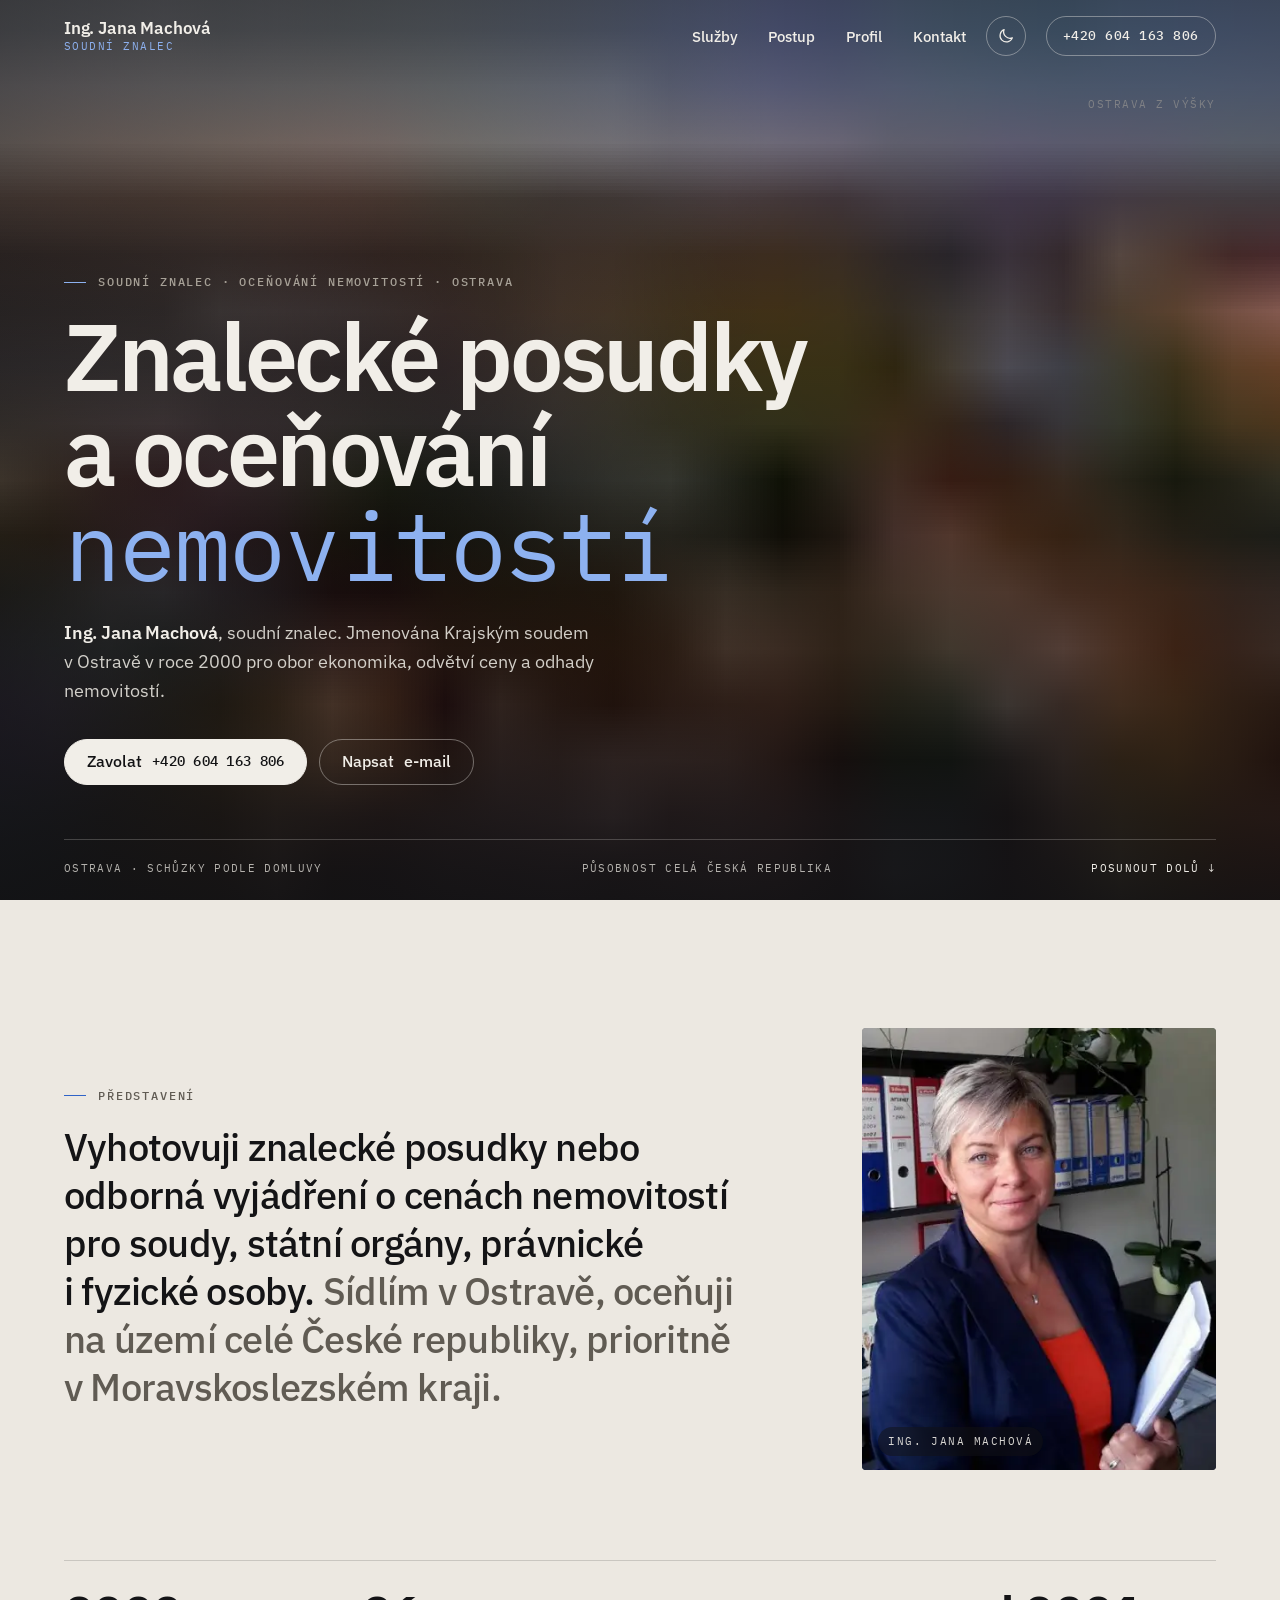
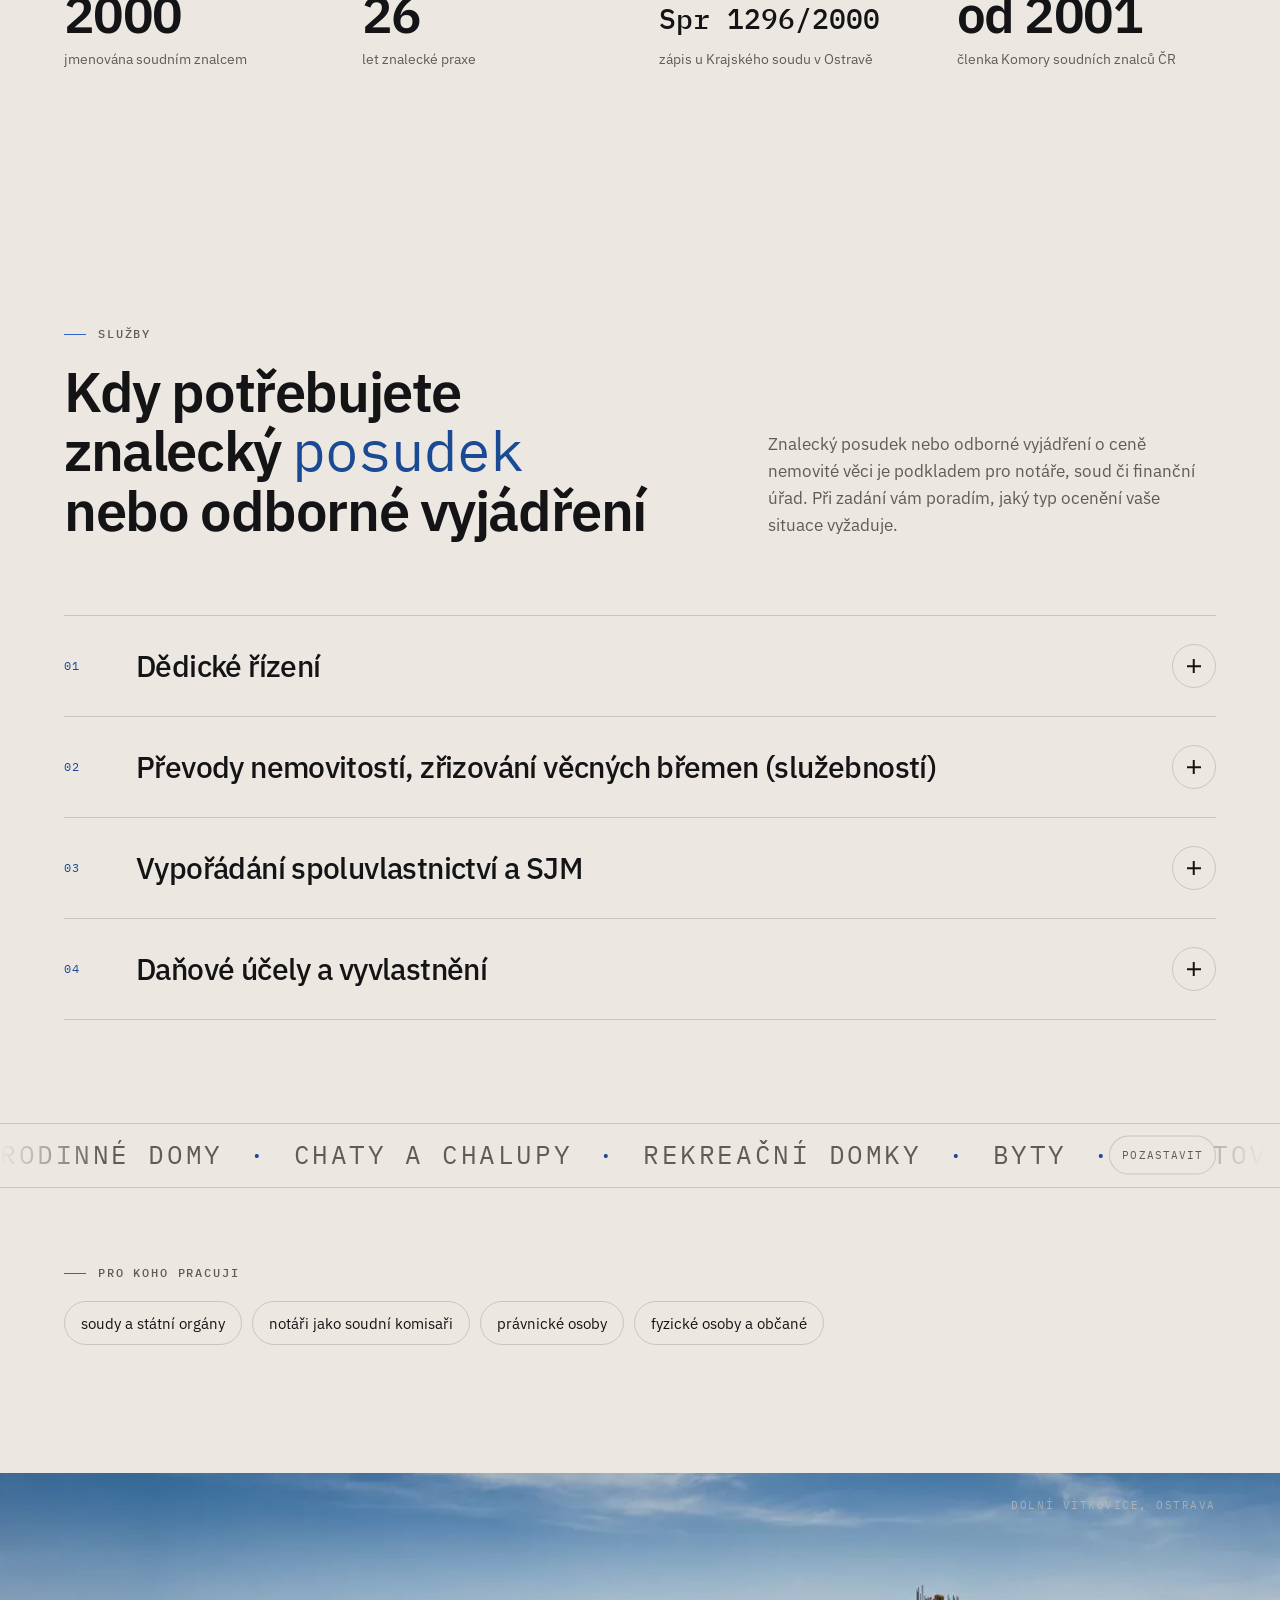
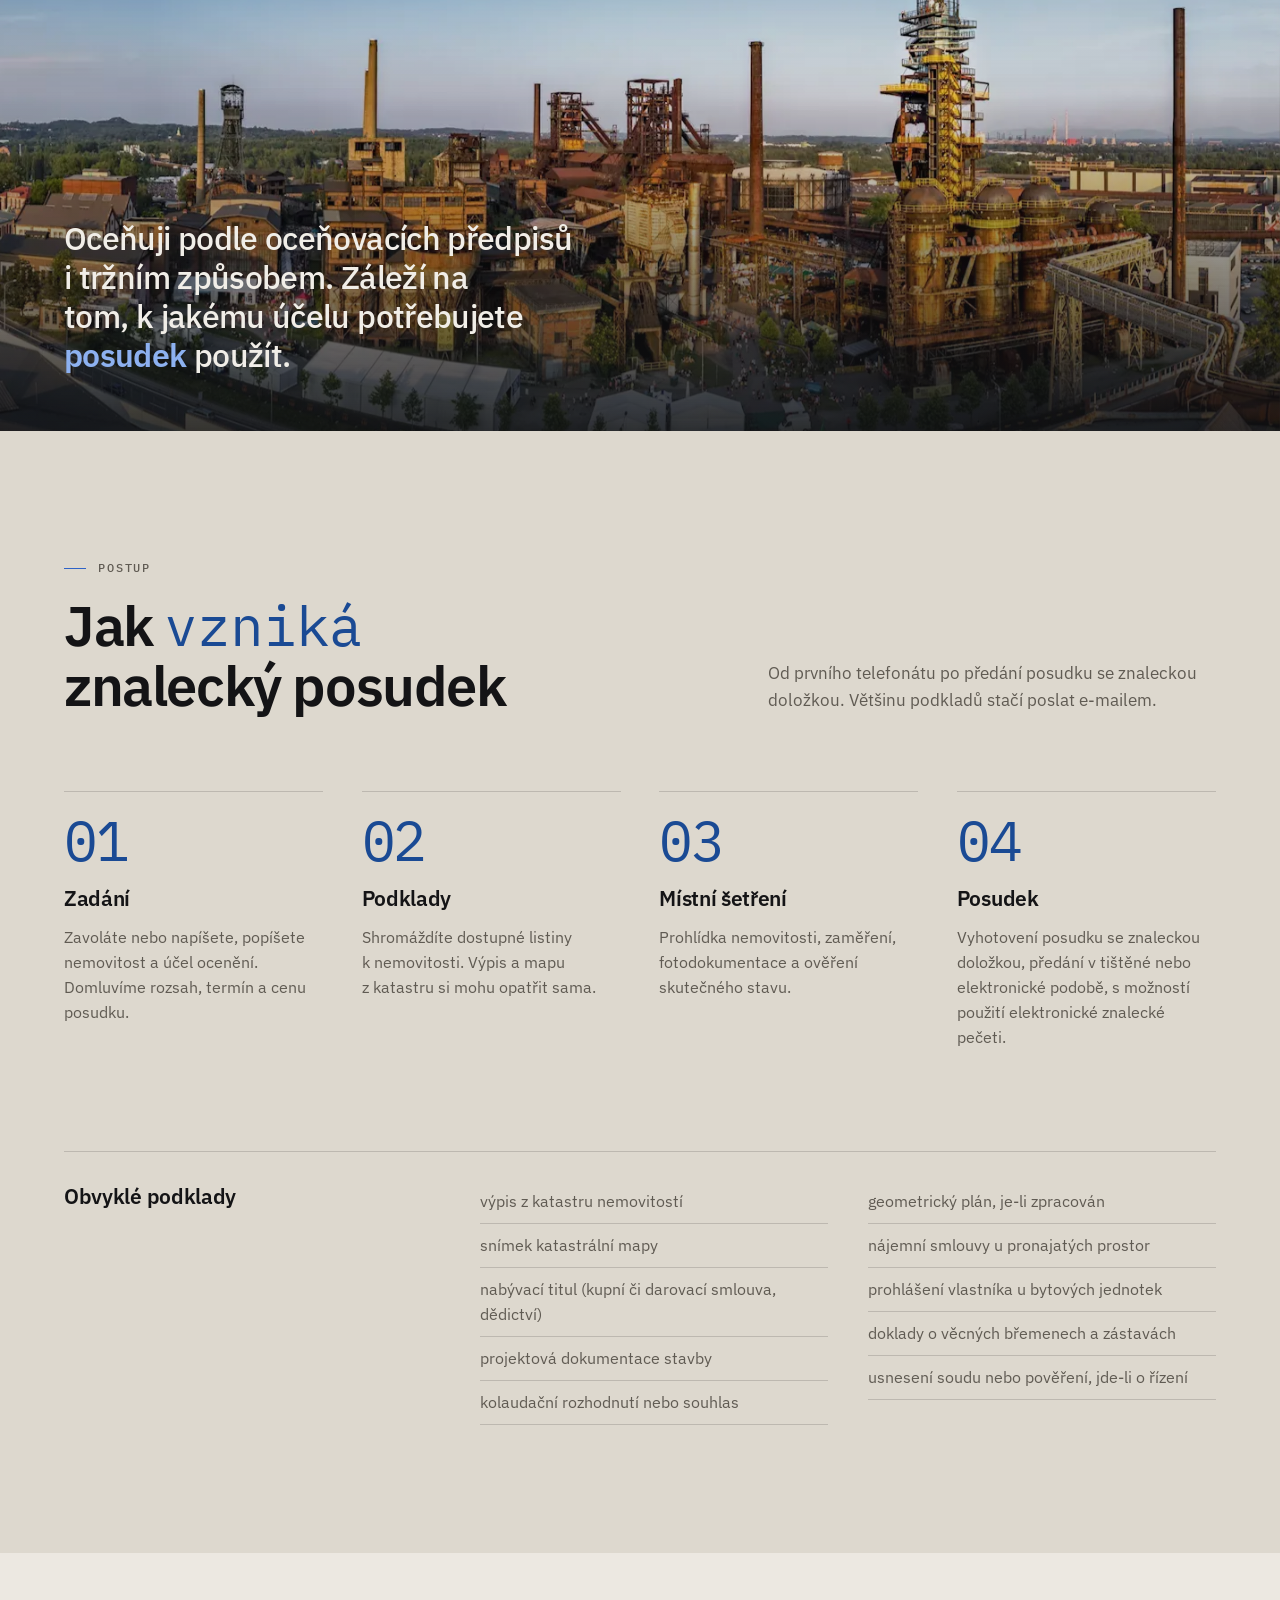
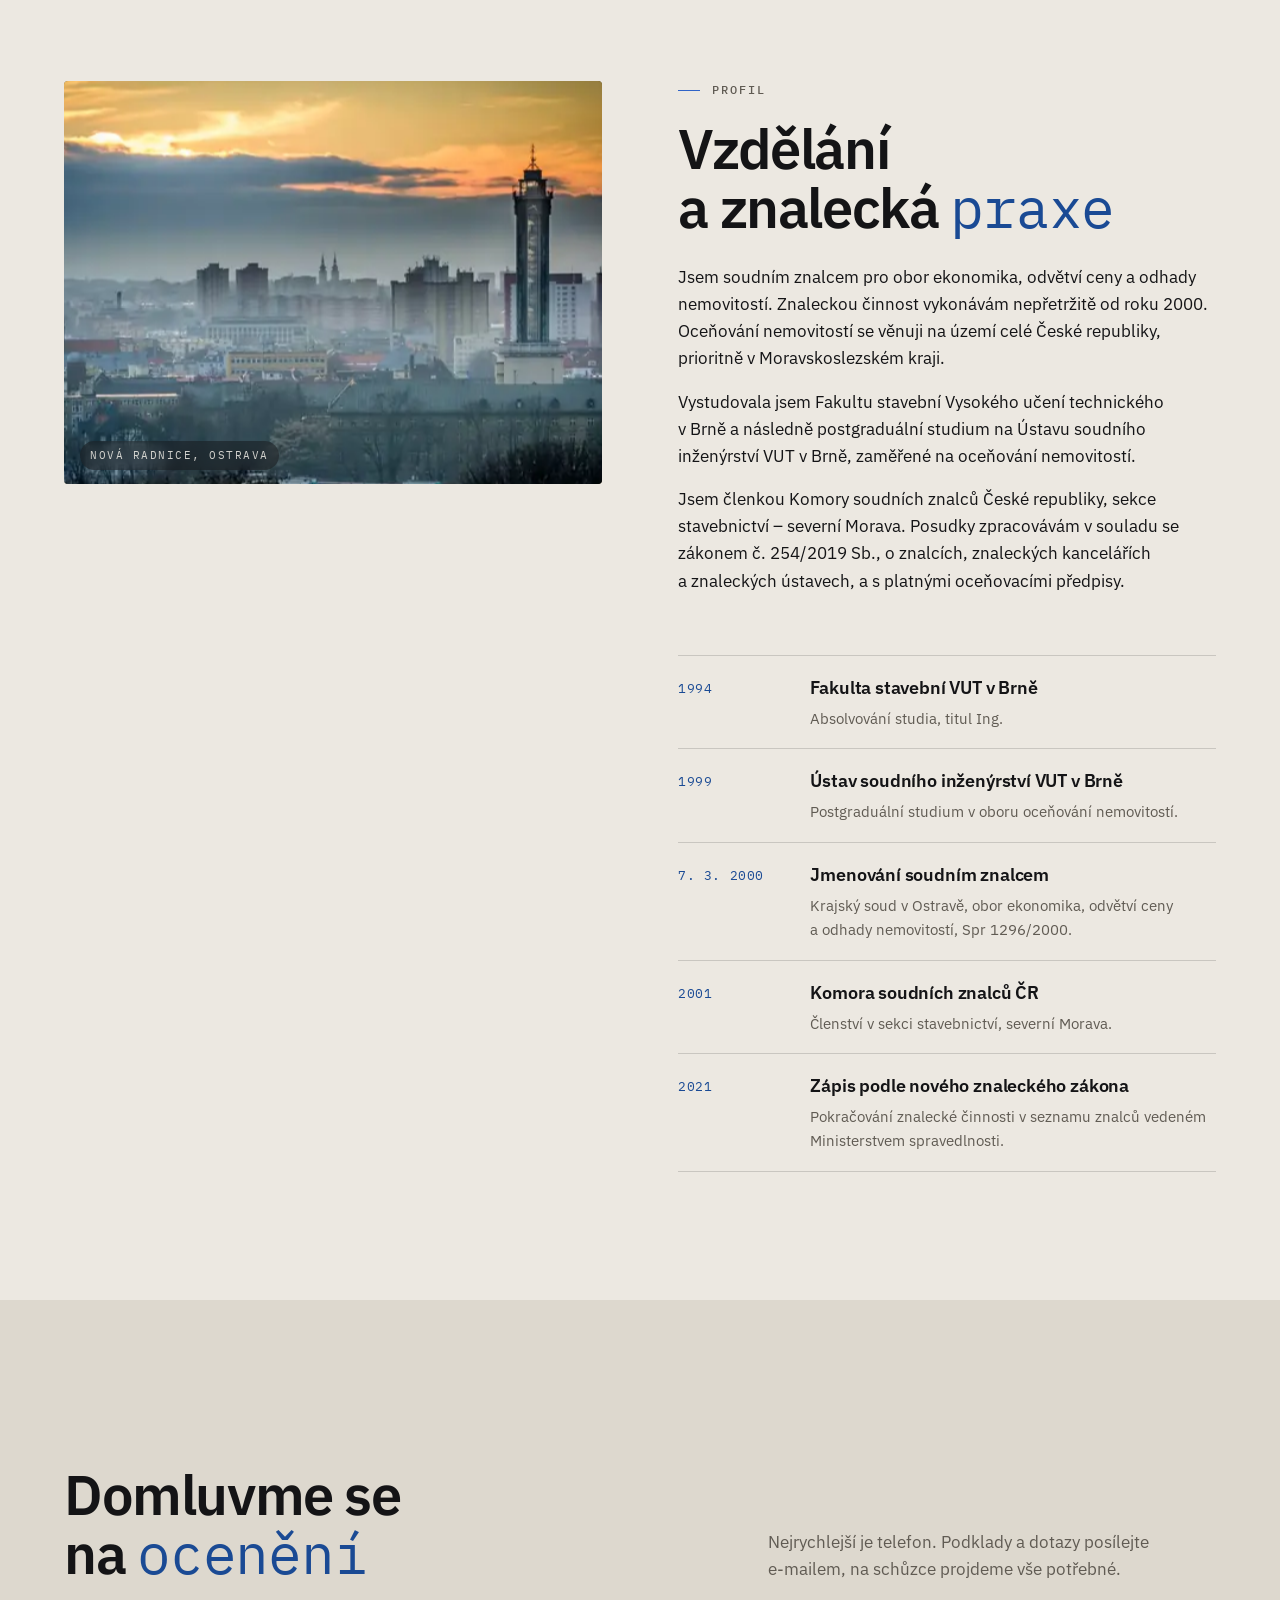
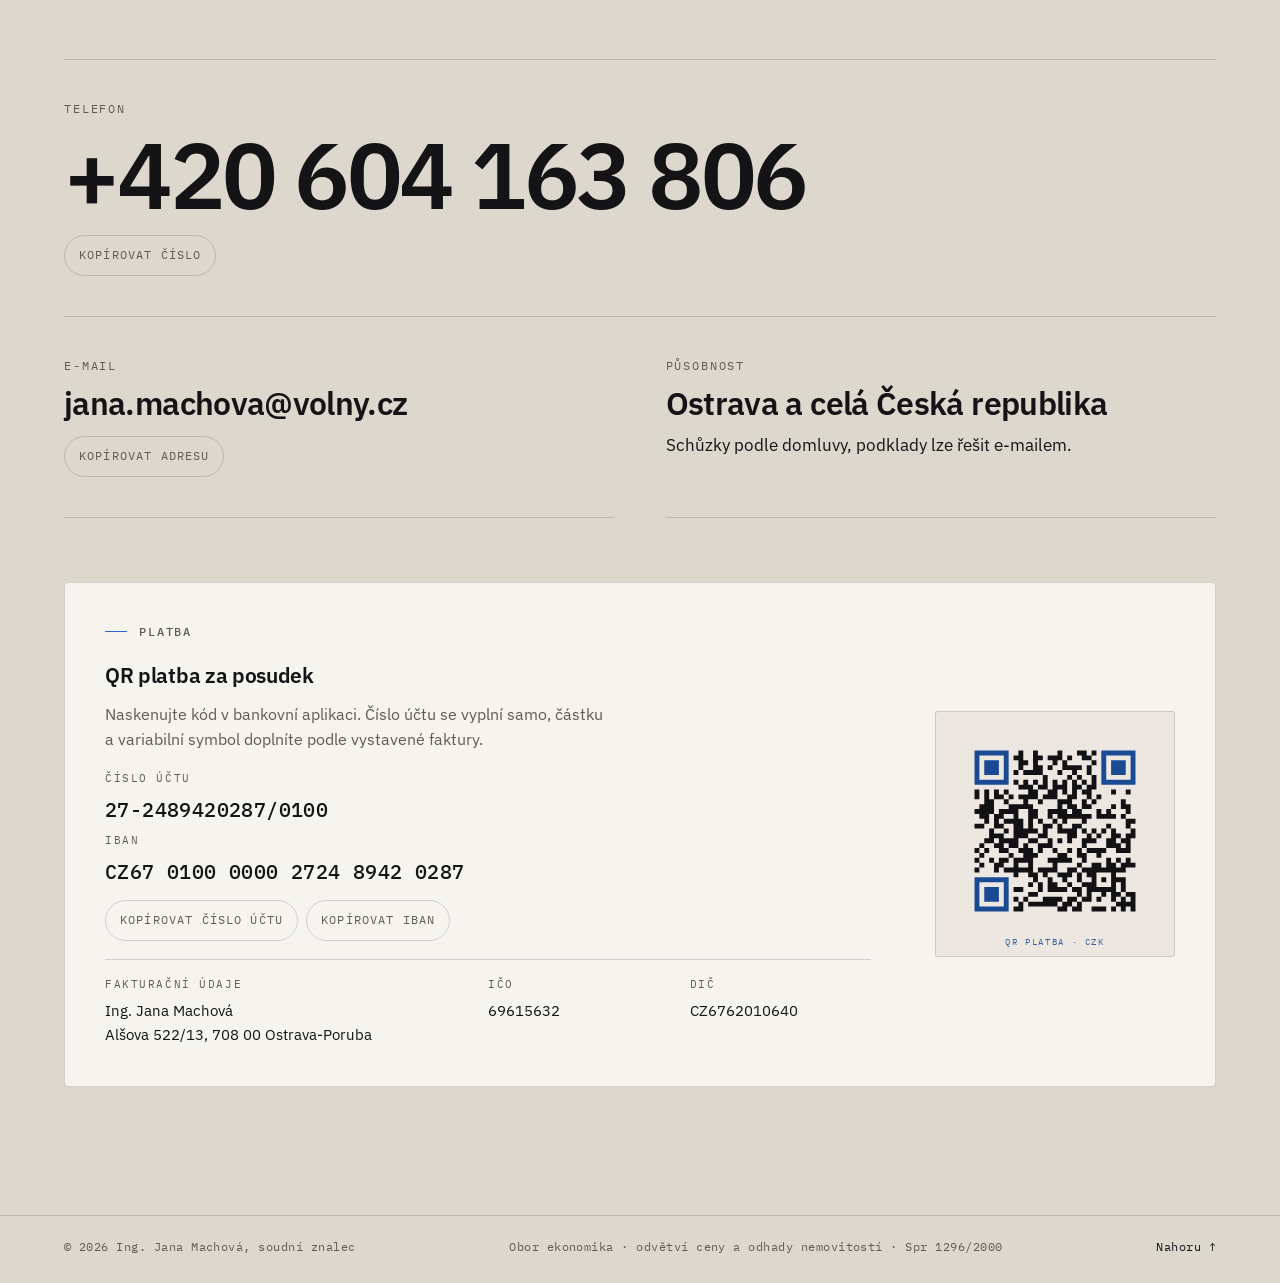
==== index.html @ 1125292e "Modré slovo posudek v pásu, Moravskoslezský kraj i v úvodu, úvod 1,5 s / 0,8 s Co-Authored-By: Claud" ====
<!doctype html>
<html lang="cs">
<head>
<meta charset="utf-8">
<meta name="viewport" content="width=device-width, initial-scale=1, viewport-fit=cover">
<title>Ing. Jana Machová – soudní znalec, odhady nemovitostí Ostrava</title>
<meta name="description" content="Znalecké posudky a odborná vyjádření o cenách nemovitostí pro dědická řízení, převody, věcná břemena a vypořádání spoluvlastnictví. Soudní znalec v Ostravě od roku 2000, působnost celá ČR.">
<link rel="canonical" href="https://janamachova.cz/">
<meta name="color-scheme" content="light dark">
<meta name="theme-color" id="themeColor" media="(prefers-color-scheme: light)" content="#ece8e1">
<meta name="theme-color" media="(prefers-color-scheme: dark)" content="#121214">
<meta property="og:type" content="website">
<meta property="og:locale" content="cs_CZ">
<meta property="og:site_name" content="Ing. Jana Machová – soudní znalec">
<meta property="og:title" content="Ing. Jana Machová – soudní znalec, oceňování nemovitostí">
<meta property="og:description" content="Znalecké posudky a odborná vyjádření o cenách nemovitostí pro soudy, státní orgány, právnické i fyzické osoby. Ostrava, působnost celá Česká republika.">
<meta property="og:url" content="https://janamachova.cz/">
<meta property="og:image" content="https://janamachova.cz/img/og-image.jpg">
<meta property="og:image:width" content="1200">
<meta property="og:image:height" content="630">
<meta property="og:image:alt" content="Ostrava z výšky za soumraku">
<meta name="twitter:card" content="summary_large_image">
<link rel="icon" href="/favicon.ico" sizes="32x32">
<link rel="icon" type="image/svg+xml" href="/img/icon.svg">
<link rel="apple-touch-icon" href="/img/apple-touch-icon.png">
<link rel="preload" href="fonts/ibm-plex-sans-variable-latin.woff2" as="font" type="font/woff2" crossorigin>
<link rel="preload" href="fonts/ibm-plex-sans-variable-latin-ext.woff2" as="font" type="font/woff2" crossorigin>
<link rel="stylesheet" href="css/fonts.css">
<link rel="stylesheet" href="css/style.css">
<script>document.documentElement.classList.add('js');setTimeout(function(){var h=document.documentElement;if(!h.classList.contains('is-ready')){h.classList.add('is-ready','is-done');}},3600);try{var t=localStorage.getItem('theme');if(t==='dark'||t==='light'){document.documentElement.setAttribute('data-theme',t);}}catch(e){}</script>
<script type="application/ld+json">
{
  "@context": "https://schema.org",
  "@type": "ProfessionalService",
  "name": "Ing. Jana Machová – soudní znalec",
  "description": "Znalecké posudky a odborná vyjádření o cenách nemovitostí pro soudy, státní orgány, právnické i fyzické osoby. Obor ekonomika, odvětví ceny a odhady nemovitostí.",
  "url": "https://janamachova.cz/",
  "telephone": "+420604163806",
  "taxID": "69615632",
  "email": "jana.machova@volny.cz",
  "image": "https://janamachova.cz/img/og-image.jpg",
  "address": {
    "@type": "PostalAddress",
    "addressLocality": "Ostrava",
    "postalCode": "708 00",
    "addressCountry": "CZ"
  },
  "areaServed": { "@type": "Country", "name": "Česká republika" },
  "founder": { "@type": "Person", "name": "Jana Machová", "honorificPrefix": "Ing.", "jobTitle": "Soudní znalec" }
}
</script>
</head>
<body>

<a class="skip" href="#obsah">Přejít na obsah</a>

<div class="loader" id="loader" aria-hidden="true">
  <div class="loader__inner">
    <span class="loader__name">Jana Machová</span>
    <span class="loader__sub">soudní znalec · Ostrava</span>
  </div>
</div>

<header class="header" id="header">
  <div class="header__inner">
    <a class="brand" href="#top">
      <span class="brand__name">Ing. Jana Machová</span>
      <span class="brand__role">soudní znalec</span>
    </a>
    <nav class="nav" aria-label="Hlavní navigace">
      <a href="#sluzby">Služby</a>
      <a href="#postup">Postup</a>
      <a href="#profil">Profil</a>
      <a href="#kontakt">Kontakt</a>
    </nav>
    <button class="theme-toggle" id="themeToggle" type="button" aria-label="Přepnout tmavý režim">
      <svg class="icon-moon" viewBox="0 0 24 24" width="18" height="18" fill="none" stroke="currentColor" stroke-width="1.6" stroke-linecap="round" stroke-linejoin="round" aria-hidden="true"><path d="M20.5 14.5A8.5 8.5 0 0 1 9.5 3.5a8.5 8.5 0 1 0 11 11z"/></svg>
      <svg class="icon-sun" viewBox="0 0 24 24" width="18" height="18" fill="none" stroke="currentColor" stroke-width="1.6" stroke-linecap="round" stroke-linejoin="round" aria-hidden="true"><circle cx="12" cy="12" r="4"/><path d="M12 2v2M12 20v2M4.9 4.9l1.4 1.4M17.7 17.7l1.4 1.4M2 12h2M20 12h2M4.9 19.1l1.4-1.4M17.7 6.3l1.4-1.4"/></svg>
    </button>
    <a class="header__cta" href="tel:+420604163806">+420 604 163 806</a>
    <button class="burger" id="burger" type="button" aria-expanded="false" aria-controls="menu" aria-label="Otevřít menu">
      <span class="burger__line"></span>
      <span class="burger__line"></span>
    </button>
  </div>
</header>

<div class="menu" id="menu" inert>
  <nav class="menu__nav" aria-label="Mobilní navigace">
    <a href="#sluzby"><small>01</small>Služby</a>
    <a href="#postup"><small>02</small>Postup</a>
    <a href="#profil"><small>03</small>Profil</a>
    <a href="#kontakt"><small>04</small>Kontakt</a>
  </nav>
  <div class="menu__contact">
    <a href="tel:+420604163806">+420&nbsp;604&nbsp;163&nbsp;806</a>
    <a href="mailto:jana.machova@volny.cz">jana.machova@volny.cz</a>
    <span>Ostrava · působnost celá ČR</span>
  </div>
</div>

<main id="obsah">

  <!-- ===== HERO ===== -->
  <section class="hero surface-photo" id="top">
    <figure class="hero__media" style="background-image:url([data-uri])">
      <picture>
        <source media="(max-width: 640px) and (orientation: portrait)" srcset="img/ostrava-hero-portrait-720.webp" type="image/webp">
        <source srcset="img/ostrava-hero-720.webp 720w, img/ostrava-hero-1200.webp 1200w, img/ostrava-hero-1920.webp 1920w" sizes="100vw" type="image/webp">
        <img src="img/ostrava-hero-1200.jpg" width="1920" height="1280" alt="Ostrava z výšky za soumraku: řeka, parky a rozsvícené ulice města" fetchpriority="high" decoding="async" data-fade>
      </picture>
      <figcaption class="hero__caption">Ostrava z&nbsp;výšky</figcaption>
    </figure>

    <div class="hero__content">
      <p class="eyebrow" data-reveal>Soudní znalec · oceňování nemovitostí · Ostrava</p>
      <h1 class="hero__title" data-reveal style="--d:1">Znalecké posudky a&nbsp;oceňování <em>nemovitostí</em></h1>
      <p class="hero__lead" data-reveal style="--d:2"><strong class="hero__name">Ing. Jana Machová</strong>, soudní znalec. Jmenována Krajským soudem v&nbsp;Ostravě v&nbsp;roce 2000 pro obor ekonomika, odvětví ceny a&nbsp;odhady nemovitostí.</p>
      <div class="hero__cta" data-reveal style="--d:3">
        <a class="btn btn--light" href="tel:+420604163806">Zavolat <span class="btn__num">+420&nbsp;604&nbsp;163&nbsp;806</span></a>
        <a class="btn btn--ghost" href="mailto:jana.machova@volny.cz">Napsat <span class="nw">e-mail</span></a>
      </div>
    </div>

    <div class="hero__foot" data-reveal style="--d:4">
      <span>Ostrava · schůzky podle domluvy</span>
      <span class="hero__foot-mid">Působnost celá Česká republika</span>
      <a class="hero__scroll" href="#uvod">Posunout dolů <span aria-hidden="true">↓</span></a>
    </div>
  </section>

  <!-- ===== INTRO ===== -->
  <section class="intro surface-1" id="uvod">
    <div class="container">
      <div class="intro__grid">
        <div class="intro__text">
          <h2 class="eyebrow" data-reveal>Představení</h2>
          <p class="statement" data-reveal style="--d:1">Vyhotovuji znalecké posudky nebo odborná vyjádření o&nbsp;cenách nemovitostí pro soudy, státní orgány, právnické i&nbsp;fyzické osoby. <span class="statement__muted">Sídlím v&nbsp;Ostravě, oceňuji na území celé České republiky, prioritně v&nbsp;Moravskoslezském kraji.</span></p>
        </div>
        <figure class="intro__portrait" data-reveal style="--d:2; background-image:url([data-uri])">
          <img src="img/jana-machova-400.webp" width="400" height="510" alt="Ing. Jana Machová ve své kanceláři" loading="lazy" decoding="async" data-fade>
          <figcaption>Ing. Jana Machová</figcaption>
        </figure>
      </div>
      <dl class="stats">
        <div class="stat" data-reveal style="--d:2">
          <dt>jmenována soudním znalcem</dt>
          <dd>2000</dd>
        </div>
        <div class="stat" data-reveal style="--d:3">
          <dt>let znalecké praxe</dt>
          <dd><span data-count="years">26</span></dd>
        </div>
        <div class="stat" data-reveal style="--d:4">
          <dt>zápis u Krajského soudu v&nbsp;Ostravě</dt>
          <dd class="stat__mono" data-scramble>Spr&nbsp;1296/2000</dd>
        </div>
        <div class="stat" data-reveal style="--d:5">
          <dt>členka Komory soudních znalců ČR</dt>
          <dd data-scramble>od 2001</dd>
        </div>
      </dl>
    </div>
  </section>

  <!-- ===== SERVICES ===== -->
  <section class="services surface-1" id="sluzby">
    <div class="container">
      <div class="section-head">
        <div>
          <p class="eyebrow" data-reveal>Služby</p>
          <h2 class="h2" data-reveal style="--d:1">Kdy potřebujete znalecký <em>posudek</em> nebo odborné vyjádření</h2>
        </div>
        <p class="section-head__text" data-reveal style="--d:2">Znalecký posudek nebo odborné vyjádření o&nbsp;ceně nemovité věci je podkladem pro notáře, soud či finanční úřad. Při zadání vám poradím, jaký typ ocenění vaše situace vyžaduje.</p>
      </div>

      <div class="svc-list">
        <details class="svc" name="sluzby" data-reveal>
          <summary>
            <span class="svc__index">01</span>
            <span class="svc__title">Dědické řízení</span>
            <span class="svc__icon" aria-hidden="true"></span>
          </summary>
          <div class="svc__body"><p>Ocenění nemovitostí v&nbsp;pozůstalosti pro notáře jako soudního komisaře. Od hodnoty majetku se odvíjí odměna notáře i&nbsp;vypořádání mezi dědici.</p></div>
        </details>
        <details class="svc" name="sluzby" data-reveal style="--d:1">
          <summary>
            <span class="svc__index">02</span>
            <span class="svc__title">Převody nemovitostí, zřizování věcných břemen (služebností)</span>
            <span class="svc__icon" aria-hidden="true"></span>
          </summary>
          <div class="svc__body"><p>Prodej, darování, směna domu, bytu či pozemku nebo zřízení služebnosti (vedení inženýrských sítí, cesty, užívání apod.). Posudek slouží jako podklad pro stanovení kupní ceny, vypořádání mezi účastníky, pro finanční úřad apod.</p></div>
        </details>
        <details class="svc" name="sluzby" data-reveal style="--d:2">
          <summary>
            <span class="svc__index">03</span>
            <span class="svc__title">Vypořádání spoluvlastnictví a&nbsp;SJM</span>
            <span class="svc__icon" aria-hidden="true"></span>
          </summary>
          <div class="svc__body"><p>Stanovení hodnoty pro vypořádání podílového spoluvlastnictví nebo společného jmění manželů, dohodou i&nbsp;před soudem.</p></div>
        </details>
        <details class="svc" name="sluzby" data-reveal style="--d:3">
          <summary>
            <span class="svc__index">04</span>
            <span class="svc__title">Daňové účely a&nbsp;vyvlastnění</span>
            <span class="svc__icon" aria-hidden="true"></span>
          </summary>
          <div class="svc__body"><p>Ocenění podle oceňovacího předpisu (zjištěná cena) pro daňové účely a&nbsp;posudky pro účely vyvlastnění.</p></div>
        </details>
      </div>
    </div>

    <div class="marquee" role="group" aria-label="Druhy oceňovaných nemovitostí">
      <div class="marquee__viewport">
      <div class="marquee__track">
        <span class="marquee__group">rodinné domy <i>·</i> chaty a&nbsp;chalupy <i>·</i> rekreační domky <i>·</i> byty <i>·</i> nebytové prostory <i>·</i> garáže <i>·</i> budovy a&nbsp;haly <i>·</i> pozemky <i>·</i> věcná břemena <i>·</i> </span>
        <span class="marquee__group" aria-hidden="true">rodinné domy <i>·</i> chaty a&nbsp;chalupy <i>·</i> rekreační domky <i>·</i> byty <i>·</i> nebytové prostory <i>·</i> garáže <i>·</i> budovy a&nbsp;haly <i>·</i> pozemky <i>·</i> věcná břemena <i>·</i> </span>
      </div>
      </div>
      <button class="marquee__toggle" id="marqueeToggle" type="button" aria-pressed="false" hidden>Pozastavit</button>
    </div>

    <div class="container">
      <div class="audience" data-reveal>
        <h3 class="eyebrow">Pro koho pracuji</h3>
        <ul class="audience__list">
          <li>soudy a&nbsp;státní orgány</li>
          <li>notáři jako soudní komisaři</li>
          <li>právnické osoby</li>
          <li>fyzické osoby a&nbsp;občané</li>
        </ul>
      </div>
    </div>
  </section>

  <!-- ===== IMAGE BAND ===== -->
  <section class="band surface-photo" aria-label="Dolní Vítkovice">
    <figure class="band__media" style="background-image:url([data-uri])">
      <img src="img/vitkovice-1200.webp" srcset="img/vitkovice-800.webp 800w, img/vitkovice-1200.webp 1200w, img/vitkovice-2000.webp 2000w" sizes="100vw" width="2000" height="749" alt="Panorama Dolních Vítkovic v Ostravě: vysoké pece, komíny a Bolt Tower v podvečerním světle" loading="lazy" decoding="async" data-parallax data-fade>
      <figcaption class="band__caption">Dolní Vítkovice, Ostrava</figcaption>
    </figure>
    <blockquote class="band__quote" data-reveal>
      <p>Oceňuji podle oceňovacích předpisů i&nbsp;tržním způsobem. Záleží na tom, k&nbsp;jakému účelu potřebujete <em>posudek</em> použít.</p>
    </blockquote>
  </section>

  <!-- ===== PROCESS ===== -->
  <section class="process surface-2" id="postup">
    <div class="container">
      <div class="section-head">
        <div>
          <p class="eyebrow" data-reveal>Postup</p>
          <h2 class="h2" data-reveal style="--d:1">Jak <em>vzniká</em> znalecký posudek</h2>
        </div>
        <p class="section-head__text" data-reveal style="--d:2">Od prvního telefonátu po předání posudku se znaleckou doložkou. Většinu podkladů stačí poslat <span class="nw">e-mailem</span>.</p>
      </div>

      <ol class="steps">
        <li class="step" data-reveal style="--s:0">
          <span class="step__index">01</span>
          <h3 class="step__title">Zadání</h3>
          <p>Zavoláte nebo napíšete, popíšete nemovitost a&nbsp;účel ocenění. Domluvíme rozsah, termín a&nbsp;cenu posudku.</p>
        </li>
        <li class="step" data-reveal style="--s:1">
          <span class="step__index">02</span>
          <h3 class="step__title">Podklady</h3>
          <p>Shromáždíte dostupné listiny k&nbsp;nemovitosti. Výpis a&nbsp;mapu z&nbsp;katastru si mohu opatřit sama.</p>
        </li>
        <li class="step" data-reveal style="--s:2">
          <span class="step__index">03</span>
          <h3 class="step__title">Místní šetření</h3>
          <p>Prohlídka nemovitosti, zaměření, fotodokumentace a&nbsp;ověření skutečného stavu.</p>
        </li>
        <li class="step" data-reveal style="--s:3">
          <span class="step__index">04</span>
          <h3 class="step__title">Posudek</h3>
          <p>Vyhotovení posudku se znaleckou doložkou, předání v&nbsp;tištěné nebo elektronické podobě, s&nbsp;možností použití elektronické znalecké pečeti.</p>
        </li>
      </ol>

      <div class="docs" data-reveal>
        <h3 class="docs__title">Obvyklé podklady</h3>
        <ul class="docs__list">
          <li>výpis z&nbsp;katastru nemovitostí</li>
          <li>snímek katastrální mapy</li>
          <li>nabývací titul (kupní či darovací smlouva, dědictví)</li>
          <li>projektová dokumentace stavby</li>
          <li>kolaudační rozhodnutí nebo souhlas</li>
          <li>geometrický plán, <span class="nw">je-li</span> zpracován</li>
          <li>nájemní smlouvy u&nbsp;pronajatých prostor</li>
          <li>prohlášení vlastníka u&nbsp;bytových jednotek</li>
          <li>doklady o&nbsp;věcných břemenech a&nbsp;zástavách</li>
          <li>usnesení soudu nebo pověření, <span class="nw">jde-li</span> o&nbsp;řízení</li>
        </ul>
      </div>
    </div>
  </section>

  <!-- ===== PROFILE ===== -->
  <section class="profile surface-1" id="profil">
    <div class="container profile__grid">
      <figure class="profile__media" data-reveal style="background-image:url([data-uri])">
        <img src="img/ostrava-tower-1000.webp" srcset="img/ostrava-tower-600.webp 600w, img/ostrava-tower-1000.webp 1000w" sizes="(min-width: 900px) 46vw, 100vw" width="1000" height="669" alt="Věž Nové radnice v Ostravě při západu slunce, v pozadí panelová sídliště" loading="lazy" decoding="async" data-parallax data-fade>
        <figcaption>Nová radnice, Ostrava</figcaption>
      </figure>

      <div class="profile__text">
        <p class="eyebrow" data-reveal>Profil</p>
        <h2 class="h2" data-reveal style="--d:1">Vzdělání a&nbsp;znalecká <em>praxe</em></h2>
        <div class="prose" data-reveal style="--d:2">
          <p>Jsem soudním znalcem pro obor ekonomika, odvětví ceny a&nbsp;odhady nemovitostí. Znaleckou činnost vykonávám nepřetržitě od roku 2000. Oceňování nemovitostí se věnuji na území celé České republiky, prioritně v&nbsp;Moravskoslezském kraji.</p>
          <p>Vystudovala jsem Fakultu stavební Vysokého učení technického v&nbsp;Brně a&nbsp;následně postgraduální studium na Ústavu soudního inženýrství VUT v&nbsp;Brně, zaměřené na oceňování nemovitostí.</p>
          <p>Jsem členkou Komory soudních znalců České republiky, sekce stavebnictví – severní Morava. Posudky zpracovávám v&nbsp;souladu se zákonem č.&nbsp;254/2019 Sb., o&nbsp;znalcích, znaleckých kancelářích a&nbsp;znaleckých ústavech, a&nbsp;s&nbsp;platnými oceňovacími předpisy.</p>
        </div>

        <ol class="timeline">
          <li class="tl" data-reveal>
            <time datetime="1994" data-scramble>1994</time>
            <div><h3 class="tl__title">Fakulta stavební VUT v&nbsp;Brně</h3><p>Absolvování studia, titul Ing.</p></div>
          </li>
          <li class="tl" data-reveal style="--d:1">
            <time datetime="1999" data-scramble>1999</time>
            <div><h3 class="tl__title">Ústav soudního inženýrství VUT v&nbsp;Brně</h3><p>Postgraduální studium v&nbsp;oboru oceňování nemovitostí.</p></div>
          </li>
          <li class="tl" data-reveal style="--d:2">
            <time datetime="2000-03-07" data-scramble>7.&nbsp;3.&nbsp;2000</time>
            <div><h3 class="tl__title">Jmenování soudním znalcem</h3><p>Krajský soud v&nbsp;Ostravě, obor ekonomika, odvětví ceny a&nbsp;odhady nemovitostí, Spr&nbsp;1296/2000.</p></div>
          </li>
          <li class="tl" data-reveal style="--d:3">
            <time datetime="2001" data-scramble>2001</time>
            <div><h3 class="tl__title">Komora soudních znalců ČR</h3><p>Členství v&nbsp;sekci stavebnictví, severní Morava.</p></div>
          </li>
          <li class="tl" data-reveal style="--d:4">
            <time datetime="2021" data-scramble>2021</time>
            <div><h3 class="tl__title">Zápis podle nového znaleckého zákona</h3><p>Pokračování znalecké činnosti v&nbsp;seznamu znalců vedeném Ministerstvem spravedlnosti.</p></div>
          </li>
        </ol>
      </div>
    </div>
  </section>

  <!-- ===== CONTACT ===== -->
  <section class="contact surface-2" id="kontakt">
    <div class="container">
      <div class="section-head">
        <div>
          <p class="eyebrow" data-reveal>Kontakt</p>
          <h2 class="h2" data-reveal style="--d:1">Domluvme se na <em>ocenění</em></h2>
        </div>
        <p class="section-head__text" data-reveal style="--d:2">Nejrychlejší je telefon. Podklady a&nbsp;dotazy posílejte <span class="nw">e-mailem</span>, na schůzce projdeme vše potřebné.</p>
      </div>

      <div class="contact__grid">
        <div class="contact__item contact__item--wide" data-reveal>
          <span class="contact__label">Telefon</span>
          <a class="contact__value" href="tel:+420604163806">+420&nbsp;604&nbsp;163&nbsp;806</a>
          <button class="copy" type="button" data-copy="+420 604 163 806" aria-live="polite" hidden>Kopírovat číslo</button>
        </div>
        <div class="contact__item" data-reveal style="--d:1">
          <span class="contact__label"><span class="nw">E-mail</span></span>
          <a class="contact__value contact__value--sm" href="mailto:jana.machova@volny.cz">jana.machova@volny.cz</a>
          <button class="copy" type="button" data-copy="jana.machova@volny.cz" aria-live="polite" hidden>Kopírovat adresu</button>
        </div>
        <div class="contact__item" data-reveal style="--d:2">
          <span class="contact__label">Působnost</span>
          <span class="contact__value contact__value--sm">Ostrava a&nbsp;celá Česká republika</span>
          <span class="contact__note">Schůzky podle domluvy, podklady lze řešit <span class="nw">e-mailem</span>.</span>
        </div>
      </div>


      <div class="pay" id="platba">
        <div class="pay__card" data-reveal>
          <div>
            <p class="eyebrow">Platba</p>
            <h3 class="pay__title">QR platba za posudek</h3>
            <p class="pay__text">Naskenujte kód v&nbsp;bankovní aplikaci. Číslo účtu se vyplní samo, částku a&nbsp;variabilní symbol doplníte podle vystavené faktury.</p>
            <dl class="pay__account">
              <dt>Číslo účtu</dt>
              <dd class="pay__acc">27-2489420287/0100</dd>
              <dt>IBAN</dt>
              <dd class="pay__iban">CZ67 0100 0000 2724 8942 0287</dd>
            </dl>
            <div class="pay__copy">
              <button class="copy" type="button" data-copy="27-2489420287/0100" aria-live="polite" hidden>Kopírovat číslo účtu</button>
              <button class="copy" type="button" data-copy="CZ6701000000272489420287" aria-live="polite" hidden>Kopírovat IBAN</button>
            </div>
            <dl class="pay__billing">
              <div><dt>Fakturační údaje</dt><dd>Ing. Jana Machová<br>Alšova 522/13, 708&nbsp;00 Ostrava-Poruba</dd></div>
              <div><dt>IČO</dt><dd>69615632</dd></div>
              <div><dt>DIČ</dt><dd>CZ6762010640</dd></div>
            </dl>
          </div>
          <div class="pay__qr"><!-- QR:start --><svg role="img" aria-label="QR platba: CZ6701000000272489420287" viewBox="0 0 41 41"><path stroke="var(--qr-finder)" d="M4 4.5h7m19 0h7m-33 1h1m5 0h1m19 0h1m5 0h1m-33 1h1m1 0h3m1 0h1m19 0h1m1 0h3m1 0h1m-33 1h1m1 0h3m1 0h1m19 0h1m1 0h3m1 0h1m-33 1h1m1 0h3m1 0h1m19 0h1m1 0h3m1 0h1m-33 1h1m5 0h1m19 0h1m5 0h1m-33 1h7m19 0h7m-33 20h7m-7 1h1m5 0h1m-7 1h1m1 0h3m1 0h1m-7 1h1m1 0h3m1 0h1m-7 1h1m1 0h3m1 0h1m-7 1h1m5 0h1m-7 1h7"/><path stroke="var(--qr-dark)" d="M13 4.5h1m2 0h1m4 0h1m3 0h2m1 0h1m-17 1h2m2 0h2m1 0h3m1 0h1m2 0h2m-15 1h2m1 0h1m3 0h1m1 0h1m5 0h1m-16 1h1m2 0h2m1 0h1m2 0h4m1 0h1m-16 1h1m1 0h4m3 0h1m2 0h1m2 0h1m-10 1h1m4 0h1m1 0h1m2 0h1m-17 1h1m1 0h1m1 0h1m1 0h1m1 0h1m1 0h1m1 0h1m1 0h1m1 0h1m-16 1h3m1 0h2m1 0h3m1 0h2m1 0h2m-25 1h1m1 0h1m1 0h1m1 0h1m4 0h2m2 0h2m1 0h1m1 0h1m1 0h2m4 0h1m2 0h1m-32 1h1m1 0h1m1 0h2m1 0h1m1 0h4m1 0h3m2 0h2m2 0h1m1 0h1m-24 1h2m2 0h1m3 0h1m2 0h1m3 0h3m2 0h1m1 0h1m5 0h1m-30 1h3m3 0h5m5 0h1m1 0h2m1 0h2m4 0h1m1 0h2m-32 1h4m1 0h4m2 0h2m2 0h4m1 0h2m3 0h1m1 0h1m3 0h1m-31 1h2m1 0h2m2 0h1m2 0h2m2 0h1m1 0h7m1 0h4m1 0h1m-29 1h1m1 0h1m1 0h4m1 0h1m1 0h1m2 0h1m1 0h1m3 0h1m8 0h2m-33 1h2m2 0h2m2 0h2m1 0h1m2 0h2m1 0h1m2 0h2m5 0h1m3 0h1m-29 1h1m2 0h1m1 0h5m1 0h1m2 0h4m1 0h1m1 0h1m1 0h1m1 0h1m3 0h1m-30 1h3m2 0h3m2 0h2m4 0h2m2 0h1m1 0h1m2 0h2m1 0h2m-31 1h2m1 0h4m2 0h2m2 0h1m1 0h1m1 0h1m2 0h3m2 0h2m1 0h2m-31 1h1m2 0h2m1 0h2m1 0h1m2 0h3m6 0h1m4 0h3m1 0h1m-32 1h1m1 0h1m2 0h2m2 0h3m1 0h1m2 0h1m2 0h1m1 0h1m1 0h4m2 0h3m-31 1h1m5 0h1m2 0h3m4 0h2m2 0h2m2 0h1m-26 1h1m2 0h1m1 0h2m1 0h4m3 0h5m2 0h1m4 0h1m1 0h1m1 0h1m-31 1h1m2 0h2m2 0h1m2 0h1m4 0h1m4 0h1m2 0h2m1 0h2m1 0h3m-33 1h1m3 0h1m1 0h6m1 0h4m2 0h2m1 0h9m-23 1h1m2 0h2m1 0h1m2 0h3m1 0h1m1 0h2m3 0h1m-17 1h1m2 0h1m2 0h1m2 0h1m2 0h1m1 0h1m1 0h3m-20 1h1m1 0h1m1 0h2m2 0h1m2 0h3m3 0h1m1 0h1m-23 1h2m3 0h1m1 0h4m1 0h2m1 0h6m1 0h1m-20 1h2m8 0h1m1 0h1m2 0h1m1 0h2m1 0h2m-25 1h1m1 0h1m3 0h4m1 0h2m1 0h2m1 0h1m2 0h1m1 0h1m1 0h1m-24 1h1m1 0h6m1 0h2m1 0h1m7 0h4m-25 1h2m7 0h2m1 0h2m2 0h3m1 0h1m1 0h1m1 0h1"/></svg><!-- QR:end --></div>
        </div>
      </div>
    </div>
  </section>
</main>

<footer class="footer surface-2">
  <div class="container footer__inner">
    <span>© <span id="year">2026</span> Ing. Jana Machová, soudní znalec</span>
    <span>Obor ekonomika · odvětví ceny a&nbsp;odhady nemovitostí · Spr&nbsp;1296/2000</span>
    <a class="footer__top" href="#top">Nahoru <span aria-hidden="true">↑</span></a>
  </div>
</footer>

<script src="js/main.js" defer></script>
</body>
</html>
---- css/fonts.css ----
@font-face{font-family:'IBM Plex Mono';font-style:normal;font-weight:400;font-display:swap;src:url(../fonts/ibm-plex-mono-normal-400-latin-ext.woff2) format('woff2');unicode-range:U+0100-02BA, U+02BD-02C5, U+02C7-02CC, U+02CE-02D7, U+02DD-02FF, U+0304, U+0308, U+0329, U+1D00-1DBF, U+1E00-1E9F, U+1EF2-1EFF, U+2020, U+20A0-20AB, U+20AD-20C0, U+2113, U+2C60-2C7F, U+A720-A7FF}
@font-face{font-family:'IBM Plex Mono';font-style:normal;font-weight:400;font-display:swap;src:url(../fonts/ibm-plex-mono-normal-400-latin.woff2) format('woff2');unicode-range:U+0000-00FF, U+0131, U+0152-0153, U+02BB-02BC, U+02C6, U+02DA, U+02DC, U+0304, U+0308, U+0329, U+2000-206F, U+20AC, U+2122, U+2191, U+2193, U+2212, U+2215, U+FEFF, U+FFFD}
@font-face{font-family:'IBM Plex Mono';font-style:normal;font-weight:500;font-display:swap;src:url(../fonts/ibm-plex-mono-normal-500-latin-ext.woff2) format('woff2');unicode-range:U+0100-02BA, U+02BD-02C5, U+02C7-02CC, U+02CE-02D7, U+02DD-02FF, U+0304, U+0308, U+0329, U+1D00-1DBF, U+1E00-1E9F, U+1EF2-1EFF, U+2020, U+20A0-20AB, U+20AD-20C0, U+2113, U+2C60-2C7F, U+A720-A7FF}
@font-face{font-family:'IBM Plex Mono';font-style:normal;font-weight:500;font-display:swap;src:url(../fonts/ibm-plex-mono-normal-500-latin.woff2) format('woff2');unicode-range:U+0000-00FF, U+0131, U+0152-0153, U+02BB-02BC, U+02C6, U+02DA, U+02DC, U+0304, U+0308, U+0329, U+2000-206F, U+20AC, U+2122, U+2191, U+2193, U+2212, U+2215, U+FEFF, U+FFFD}
@font-face{font-family:'IBM Plex Sans';font-style:normal;font-weight:100 700;font-display:swap;src:url(../fonts/ibm-plex-sans-variable-latin-ext.woff2) format('woff2');unicode-range:U+0100-02BA, U+02BD-02C5, U+02C7-02CC, U+02CE-02D7, U+02DD-02FF, U+0304, U+0308, U+0329, U+1D00-1DBF, U+1E00-1E9F, U+1EF2-1EFF, U+2020, U+20A0-20AB, U+20AD-20C0, U+2113, U+2C60-2C7F, U+A720-A7FF}
@font-face{font-family:'IBM Plex Sans';font-style:normal;font-weight:100 700;font-display:swap;src:url(../fonts/ibm-plex-sans-variable-latin.woff2) format('woff2');unicode-range:U+0000-00FF, U+0131, U+0152-0153, U+02BB-02BC, U+02C6, U+02DA, U+02DC, U+0304, U+0308, U+0329, U+2000-206F, U+20AC, U+2122, U+2191, U+2193, U+2212, U+2215, U+FEFF, U+FFFD}
---- css/style.css ----
/* =========================================================
   janamachova.cz – styles
   Layout: full-bleed photo hero, then editorial sections in a
   1440px column. Two surfaces (1 = base, 2 = deeper) alternate;
   photo sections are always dark. Light/dark follows the OS,
   the header toggle overrides it via html[data-theme].
   Type: IBM Plex Sans (text, headings) + IBM Plex Mono (labels,
   numbers, accent words).
   ========================================================= */

:root {
  /* light palette (default) */
  --s1: #ece8e1;             /* stone */
  --s2: #ddd8ce;             /* deeper stone */
  --fg: #141416;
  --muted: #605b53;
  --line: rgba(20, 20, 22, .16);
  --accent: #2f63c7;         /* blue, per the owner's wish */
  --accent-text: #1a4a94;    /* readable blue on light ground (>= 5:1 on both stones) */
  --accent-ink: #ffffff;     /* text on an accent background */
  --card: #f6f4ef;
  --header-bg: rgba(236, 232, 225, .86);

  /* photo surfaces are always dark */
  --photo-bg: #121214;
  --photo-fg: #f1eee8;

  --font-sans: "IBM Plex Sans", "Segoe UI", "Helvetica Neue", Arial, sans-serif;
  --font-mono: "IBM Plex Mono", "SFMono-Regular", Consolas, monospace;

  --gutter: clamp(20px, 5vw, 72px);
  --max: 1440px;
  --section: clamp(72px, 10vw, 140px);

  --ease: cubic-bezier(.22, .61, .36, 1);
  --ease-out: cubic-bezier(.16, 1, .3, 1);

  --header-h: 72px;
  --eyebrow-gap: 18px;
  color-scheme: light;
}
@media (prefers-color-scheme: dark) {
  :root:not([data-theme="light"]) {
    --s1: #121214;
    --s2: #1a1a1d;
    --fg: #f1eee8;
    --muted: #a7a197;
    --line: rgba(241, 238, 232, .16);
    --accent: #8db1f0;
    --accent-text: #8db1f0;
    --accent-ink: #121214;
    --card: #0e0e10;
    --header-bg: rgba(18, 18, 20, .84);
    color-scheme: dark;
  }
}
:root[data-theme="dark"] {
  --s1: #121214;
  --s2: #1a1a1d;
  --fg: #f1eee8;
  --muted: #a7a197;
  --line: rgba(241, 238, 232, .16);
  --accent: #8db1f0;
  --accent-text: #8db1f0;
  --accent-ink: #121214;
  --card: #0e0e10;
  --header-bg: rgba(18, 18, 20, .84);
  color-scheme: dark;
}

/* surfaces */
.surface-1 { --bg: var(--s1); }
.surface-2 { --bg: var(--s2); }
.surface-photo {
  --bg: var(--photo-bg);
  --fg: var(--photo-fg);
  --muted: #a7a197;
  --line: rgba(241, 238, 232, .18);
  --accent: #8db1f0;
  --accent-text: #8db1f0;
  --accent-ink: #121214;
  color-scheme: dark;
}

/* ---------- reset ---------- */
*, *::before, *::after { box-sizing: border-box; }
html {
  -webkit-text-size-adjust: 100%;
  scroll-padding-top: var(--header-h);
  background: var(--s1);
}
@media (prefers-reduced-motion: no-preference) {
  html { scroll-behavior: smooth; }
}
body {
  margin: 0;
  font-family: var(--font-sans);
  font-size: 1.0625rem;
  line-height: 1.6;
  color: var(--fg);
  background: var(--s1);
  -webkit-font-smoothing: antialiased;
  text-rendering: optimizeLegibility;
  overflow-x: clip;
}
body.menu-open { overflow: hidden; }
img, picture, svg { display: block; max-width: 100%; }
h1, h2, h3, p, figure, blockquote, dl, dd, ol, ul { margin: 0; }
ol, ul { padding: 0; list-style: none; }
a { color: inherit; text-decoration: none; }
button { font: inherit; color: inherit; background: none; border: 0; padding: 0; cursor: pointer; }
address { font-style: normal; }
summary { list-style: none; cursor: pointer; }
summary::-webkit-details-marker { display: none; }
:focus-visible { outline: 2px solid var(--accent-text); outline-offset: 4px; border-radius: 2px; }

.container {
  width: min(100% - 2 * var(--gutter), var(--max));
  margin-inline: auto;
}
section, footer {
  background: var(--bg);
  color: var(--fg);
}

/* ---------- type ---------- */
.eyebrow {
  font-family: var(--font-mono);
  font-size: .72rem;
  font-weight: 500;
  letter-spacing: .16em;
  text-transform: uppercase;
  color: var(--muted);
  display: flex;
  align-items: center;
  gap: 12px;
}
.eyebrow::before {
  content: "";
  width: 22px;
  height: 1px;
  background: var(--accent);
  flex: none;
}
.h2 {
  font-size: clamp(2rem, 4.4vw, 4rem);
  font-weight: 600;
  line-height: 1.05;
  letter-spacing: -.025em;
  text-wrap: balance;
  margin-top: var(--eyebrow-gap);
}
.h2 em, .hero__title em {
  font-family: var(--font-mono);
  font-style: normal;
  font-weight: 400;
  font-size: 1em;
  letter-spacing: -.02em;
  color: var(--accent-text);
}
.nw { white-space: nowrap; }
.arrow { display: inline-block; width: .68em; height: .68em; vertical-align: -.02em; flex: none; }
.section-head {
  display: grid;
  grid-template-columns: minmax(0, 1.4fr) minmax(0, 1fr);
  gap: 24px clamp(32px, 6vw, 96px);
  align-items: end;
  margin-bottom: clamp(40px, 6vw, 80px);
}
.section-head__text {
  max-width: 48ch;
  color: var(--muted);
  font-size: 1.05rem;
}
@media (max-width: 860px) {
  .section-head { grid-template-columns: 1fr; align-items: start; gap: 18px; }
}
.prose { max-width: 62ch; display: grid; gap: 1rem; }
.prose p { color: var(--fg); }

/* ---------- skip link ---------- */
.skip {
  position: fixed; top: 8px; left: 8px; z-index: 200;
  padding: 10px 14px; background: var(--accent); color: var(--accent-ink);
  font-weight: 600; border-radius: 4px;
  transform: translateY(-200%);
}
.skip:focus { transform: none; }

/* ---------- loader ---------- */
.loader {
  position: fixed; inset: 0; z-index: 100;
  background: var(--s1); color: var(--fg);
  display: none;
  align-items: center; justify-content: center;
}
.js .loader { display: flex; }
.loader__inner { display: grid; gap: 10px; text-align: center; }
.loader__name {
  font-weight: 600; letter-spacing: -.02em;
  font-size: clamp(1.8rem, 5vw, 3rem); line-height: 1;
  opacity: 0; transform: translateY(14px);
  animation: loader-in .9s var(--ease-out) .05s forwards;
}
.loader__sub {
  font-family: var(--font-mono); font-size: .72rem; letter-spacing: .16em; text-transform: uppercase; color: var(--muted);
  opacity: 0; animation: loader-in .9s var(--ease-out) .25s forwards;
}
@keyframes loader-in { to { opacity: 1; transform: none; } }
.is-ready .loader {
  transform: translateY(-101%);
  transition: transform .8s var(--ease-out);
  pointer-events: none;
}
.is-done .loader { display: none; }
@media (prefers-reduced-motion: reduce) {
  .js .loader { display: none; }
}

/* ---------- header ---------- */
.header {
  position: fixed; top: 0; left: 0; right: 0; z-index: 60;
  padding-top: env(safe-area-inset-top, 0px);
  color: var(--photo-fg);             /* over the photo hero */
  transition: transform .45s var(--ease), color .35s var(--ease);
}
.header::after {
  content: ""; position: absolute; inset: 0; z-index: -1;
  background: var(--header-bg);
  -webkit-backdrop-filter: blur(12px); backdrop-filter: blur(12px);
  opacity: 0; transition: opacity .35s var(--ease);
}
.header.is-scrolled, .menu-open .header { color: var(--fg); }
.header.is-scrolled::after, .menu-open .header::after { opacity: 1; }
.header.is-hidden { transform: translateY(-100%); }
.header:focus-within { transform: none; }
.header__inner {
  width: min(100% - 2 * var(--gutter), var(--max));
  margin-inline: auto;
  min-height: var(--header-h);
  display: flex; align-items: center; justify-content: space-between; gap: 20px;
}
.brand { display: flex; flex-direction: column; line-height: 1.1; min-width: 0; padding-block: 4px; }
.brand__name { font-weight: 600; letter-spacing: -.01em; white-space: nowrap; }
.brand__role { font-family: var(--font-mono); font-size: .66rem; letter-spacing: .14em; text-transform: uppercase; color: #8db1f0; margin-top: 3px; }
.header.is-scrolled .brand__role, .menu-open .header .brand__role { color: var(--accent-text); }
.nav { display: flex; gap: clamp(18px, 2.4vw, 36px); margin-left: auto; }
.nav a {
  font-size: .95rem; font-weight: 500; padding-block: 6px;
  position: relative;
}
.nav a::after {
  content: ""; position: absolute; left: 0; right: 0; bottom: 0; height: 1px;
  background: var(--accent); transform: scaleX(0); transform-origin: left;
  transition: transform .4s var(--ease-out);
}
.nav a:hover::after, .nav a:focus-visible::after { transform: scaleX(1); }
.header__cta {
  font-family: var(--font-mono); font-size: .8rem; font-weight: 500; letter-spacing: .04em;
  border: 1px solid currentColor; border-radius: 999px;
  padding: 9px 16px; white-space: nowrap;
  transition: background-color .3s var(--ease), color .3s var(--ease), border-color .3s var(--ease);
}
.header__cta { border-color: color-mix(in srgb, currentColor 40%, transparent); }
.header__cta:hover { background: var(--accent); color: var(--accent-ink); border-color: var(--accent); }
.theme-toggle {
  width: 40px; height: 40px; border-radius: 999px; flex: none;
  display: grid; place-items: center;
  border: 1px solid currentColor;
  transition: background-color .3s var(--ease), color .3s var(--ease);
}
.theme-toggle { border-color: color-mix(in srgb, currentColor 40%, transparent); }
.theme-toggle:hover { background: var(--accent); color: var(--accent-ink); }
.theme-toggle .icon-sun { display: none; }
@media (prefers-color-scheme: dark) {
  :root:not([data-theme="light"]) .theme-toggle .icon-sun { display: block; }
  :root:not([data-theme="light"]) .theme-toggle .icon-moon { display: none; }
}
:root[data-theme="dark"] .theme-toggle .icon-sun { display: block; }
:root[data-theme="dark"] .theme-toggle .icon-moon { display: none; }
.burger {
  display: none; width: 44px; height: 44px; margin-right: -8px; flex: none;
  position: relative; z-index: 70;
}
.burger__line {
  position: absolute; left: 10px; right: 10px; height: 1.5px; background: currentColor;
  transition: transform .4s var(--ease-out), top .4s var(--ease-out);
}
.burger__line:nth-child(1) { top: 18px; }
.burger__line:nth-child(2) { top: 25px; }
.burger[aria-expanded="true"] .burger__line:nth-child(1) { top: 21px; transform: rotate(45deg); }
.burger[aria-expanded="true"] .burger__line:nth-child(2) { top: 21px; transform: rotate(-45deg); }
@media (max-width: 899px) {
  .nav, .header__cta { display: none; }
  .burger { display: block; }
  .theme-toggle { margin-left: auto; }
}
html:not(.js) .burger { display: none; }
html:not(.js) .nav { display: flex; flex-wrap: wrap; gap: 4px 18px; }

/* ---------- mobile menu ---------- */
.menu {
  position: fixed; inset: 0; z-index: 55;
  background: var(--s1); color: var(--fg);
  padding: calc(var(--header-h) + env(safe-area-inset-top, 0px) + 16px) var(--gutter) calc(32px + env(safe-area-inset-bottom, 0px));
  display: flex; flex-direction: column; justify-content: space-between; gap: 32px;
  transform: translateY(-100%);
  visibility: hidden;
  transition: transform .6s var(--ease-out), visibility 0s linear .6s;
  overflow-y: auto;
}
.menu.is-open { transform: none; visibility: visible; transition: transform .6s var(--ease-out), visibility 0s; }
.menu__nav { display: grid; }
.menu__nav a {
  display: flex; align-items: baseline; gap: 16px;
  font-size: clamp(2rem, 9vw, 3.4rem); font-weight: 600; letter-spacing: -.02em; line-height: 1.1;
  padding: 12px 0; border-bottom: 1px solid var(--line);
  opacity: 0; transform: translateY(16px);
  transition: opacity .5s var(--ease), transform .6s var(--ease-out);
}
.menu__nav a small { font-family: var(--font-mono); font-size: .72rem; letter-spacing: .14em; color: var(--accent-text); }
.menu.is-open .menu__nav a { opacity: 1; transform: none; }
.menu.is-open .menu__nav a:nth-child(1) { transition-delay: .15s; }
.menu.is-open .menu__nav a:nth-child(2) { transition-delay: .2s; }
.menu.is-open .menu__nav a:nth-child(3) { transition-delay: .25s; }
.menu.is-open .menu__nav a:nth-child(4) { transition-delay: .3s; }
.menu__contact { display: grid; gap: 6px; font-family: var(--font-mono); font-size: .85rem; color: var(--muted); }
.menu__contact a { color: var(--fg); }

/* ---------- buttons ---------- */
.btn {
  display: inline-flex; align-items: center; gap: 10px;
  padding: 14px 22px; border-radius: 999px;
  font-weight: 500; font-size: .98rem; line-height: 1;
  border: 1px solid transparent;
  transition: background-color .3s var(--ease), color .3s var(--ease), border-color .3s var(--ease), transform .3s var(--ease-out);
}
.btn:hover { transform: translateY(-1px); }
.btn--light { background: #f1eee8; color: #121214; border-color: #f1eee8; }
.btn--light:hover { background: var(--accent); border-color: var(--accent); color: var(--accent-ink); }
.btn--ghost { color: #f1eee8; border-color: rgba(241, 238, 232, .4); }
.btn--ghost:hover { border-color: #f1eee8; }
.btn__num { font-family: var(--font-mono); font-size: .86rem; letter-spacing: .02em; }

/* ---------- hero (always on the photo) ---------- */
.hero {
  position: relative;
  min-height: 100vh;
  min-height: 100svh;
  display: grid;
  grid-template-rows: 1fr auto;
  padding: calc(var(--header-h) + 48px) var(--gutter) 0;
  isolation: isolate;
  overflow: hidden;
}
.hero__media {
  position: absolute; inset: 0; z-index: -1;
  background-size: cover; background-position: center;
}
.hero__media picture, .hero__media img {
  width: 100%; height: 100%; object-fit: cover; object-position: 50% 45%;
}
.js .hero__media img { transform: scale(1.08); transition: transform 2.4s var(--ease-out), opacity .6s var(--ease); }
.js.is-ready .hero__media img { transform: scale(1); }
.hero__media::after {
  content: ""; position: absolute; inset: 0;
  background:
    linear-gradient(180deg, rgba(18, 18, 20, .55) 0%, rgba(18, 18, 20, .15) 35%, rgba(18, 18, 20, .55) 75%, rgba(18, 18, 20, .92) 100%),
    linear-gradient(90deg, rgba(18, 18, 20, .55) 0%, rgba(18, 18, 20, 0) 60%);
}
.hero__caption {
  position: absolute; right: var(--gutter); top: calc(var(--header-h) + 24px);
  font-family: var(--font-mono); font-size: .68rem; letter-spacing: .14em; text-transform: uppercase; color: rgba(241, 238, 232, .7);
}
.hero__content {
  width: min(100%, var(--max)); margin-inline: auto;
  align-self: end;
  padding-bottom: clamp(32px, 6vh, 72px);
}
.hero__title {
  font-size: clamp(2.6rem, 7.4vw, 6.8rem);
  font-weight: 600;
  line-height: 1;
  letter-spacing: -.035em;
  max-width: 14ch;
  margin-top: var(--eyebrow-gap);
  text-wrap: balance;
}
.hero__lead {
  max-width: 54ch; margin-top: 26px;
  font-size: clamp(1rem, 1.4vw, 1.2rem); color: rgba(241, 238, 232, .85);
}
.hero__name { color: #f1eee8; font-weight: 600; letter-spacing: -.01em; }
.hero__cta { display: flex; flex-wrap: wrap; gap: 12px; margin-top: 34px; }
.hero__foot {
  width: min(100%, var(--max)); margin-inline: auto;
  display: flex; justify-content: space-between; align-items: center; gap: 16px; flex-wrap: wrap;
  padding-block: 20px calc(22px + env(safe-area-inset-bottom, 0px));
  border-top: 1px solid rgba(241, 238, 232, .22);
  font-family: var(--font-mono); font-size: .7rem; letter-spacing: .12em; text-transform: uppercase; color: rgba(241, 238, 232, .72);
}
.hero__scroll { display: inline-flex; gap: 8px; color: #f1eee8; padding-block: 11px; margin-block: -11px; }
@media (max-width: 720px) {
  .hero__foot-mid { display: none; }
  .hero__foot > span:first-child { display: none; }
  .hero__foot { justify-content: flex-end; }
  .hero__caption { display: none; }
  .hero__title { max-width: none; }
  .band { height: clamp(320px, 52vh, 480px); }
  .band__media img { object-position: 68% 60%; }
}

/* ---------- intro ---------- */
.intro { padding-block: var(--section); }
.intro__grid {
  display: grid; grid-template-columns: minmax(0, 1.35fr) minmax(0, .65fr);
  gap: clamp(28px, 5vw, 80px); align-items: center;
}
.intro__text { min-width: 0; }
.intro__portrait {
  position: relative; aspect-ratio: 4 / 5; overflow: hidden; border-radius: 4px;
  background-size: cover; background-position: center; max-width: 400px; justify-self: end; width: 100%;
}
.intro__portrait img { width: 100%; height: 100%; object-fit: cover; object-position: 50% 20%; }
.intro__portrait figcaption {
  position: absolute; left: 16px; bottom: 14px;
  font-family: var(--font-mono); font-size: .68rem; letter-spacing: .14em; text-transform: uppercase; color: rgba(241, 238, 232, .9);
  background: rgba(18, 18, 20, .5); padding: 6px 10px; border-radius: 999px; -webkit-backdrop-filter: blur(6px); backdrop-filter: blur(6px);
}
@media (max-width: 860px) {
  .intro__grid { grid-template-columns: 1fr; }
  .intro__portrait { justify-self: start; max-width: 360px; }
}
.statement {
  margin-top: var(--eyebrow-gap);
  font-size: clamp(1.45rem, 3vw, 2.7rem);
  font-weight: 500;
  line-height: 1.25;
  letter-spacing: -.02em;
  max-width: 30ch;
  text-wrap: pretty;
}
.statement__muted { color: var(--muted); }
.stats {
  margin-top: clamp(48px, 7vw, 96px);
  display: grid;
  grid-template-columns: repeat(4, minmax(0, 1fr));
  gap: 24px clamp(20px, 3vw, 48px);
  border-top: 1px solid var(--line);
  padding-top: 28px;
}
.stats { grid-auto-rows: auto; }
.stat { display: grid; grid-template-rows: subgrid; grid-row: span 2; row-gap: 10px; min-width: 0; }
.stat dd { grid-row: 1; align-self: end; }
.stat dt { grid-row: 2; font-size: .85rem; color: var(--muted); line-height: 1.4; }
.stat dd {
  font-size: clamp(2.2rem, 4vw, 3.6rem); font-weight: 600; letter-spacing: -.03em; line-height: 1;
  font-variant-numeric: tabular-nums;
}
.stat dd.stat__mono { font-family: var(--font-mono); font-size: clamp(1.2rem, 2.2vw, 1.8rem); letter-spacing: 0; font-weight: 500; padding-bottom: .22em; }
@media (max-width: 900px) { .stats { grid-template-columns: repeat(2, minmax(0, 1fr)); } }

/* ---------- services ---------- */
.services { padding-block: var(--section) 0; }
.svc-list { border-top: 1px solid var(--line); }
.svc { border-bottom: 1px solid var(--line); }
.svc summary {
  display: grid; grid-template-columns: 3.5rem minmax(0, 1fr) 44px;
  align-items: center; gap: 16px;
  padding: clamp(18px, 2.4vw, 28px) 0;
  transition: padding-left .4s var(--ease-out);
}
.svc summary:hover { padding-left: 8px; }
.svc__index { font-family: var(--font-mono); font-size: .78rem; letter-spacing: .1em; color: var(--accent-text); }
.svc__title { font-size: clamp(1.3rem, 2.4vw, 1.9rem); font-weight: 500; letter-spacing: -.02em; line-height: 1.15; }
.svc__icon { position: relative; width: 44px; height: 44px; border: 1px solid var(--line); border-radius: 999px; justify-self: end; }
.svc__icon::before, .svc__icon::after {
  content: ""; position: absolute; left: 50%; top: 50%; width: 14px; height: 1.5px; background: currentColor;
  transform: translate(-50%, -50%); transition: transform .4s var(--ease-out);
}
.svc__icon::after { transform: translate(-50%, -50%) rotate(90deg); }
.svc[open] .svc__icon::after { transform: translate(-50%, -50%) rotate(0deg); }
.svc__body { padding: 0 0 clamp(20px, 2.4vw, 30px) calc(3.5rem + 16px); }
.svc__body p { max-width: 58ch; color: var(--muted); animation: fade-in .5s var(--ease) both; }
@keyframes fade-in { from { opacity: 0; transform: translateY(6px); } to { opacity: 1; transform: none; } }
@media (max-width: 640px) {
  .svc summary { grid-template-columns: 2.4rem minmax(0, 1fr) 36px; gap: 12px; }
  .svc__icon { width: 36px; height: 36px; }
  .svc__body { padding-left: 0; }
}

.marquee {
  position: relative;
  margin-top: clamp(56px, 8vw, 110px);
  border-block: 1px solid var(--line);
  overflow: hidden;
  padding-block: 16px;
}
.marquee__viewport {
  /* the right fade is wide enough to sit under the pause button */
  -webkit-mask-image: linear-gradient(90deg, transparent, #000 8%, #000 calc(100% - 150px), transparent calc(100% - 16px));
  mask-image: linear-gradient(90deg, transparent, #000 8%, #000 calc(100% - 150px), transparent calc(100% - 16px));
}
.marquee__toggle {
  position: absolute; right: var(--gutter); top: 50%; transform: translateY(-50%);
  font-family: var(--font-mono); font-size: .66rem; letter-spacing: .1em; text-transform: uppercase;
  border: 1px solid var(--line); border-radius: 999px; padding: 10px 12px; color: var(--muted); background: var(--bg);
  transition: color .3s var(--ease), border-color .3s var(--ease);
}
.marquee__toggle:hover { color: var(--fg); border-color: var(--fg); }
.marquee__track { display: flex; width: max-content; animation: marquee 46s linear infinite; }
.marquee__group {
  white-space: nowrap; padding-right: .6em;
  font-family: var(--font-mono); font-weight: 400;
  text-transform: uppercase; letter-spacing: .1em;
  font-size: clamp(1rem, 2.2vw, 1.6rem); line-height: 1.2;
  color: var(--muted);
}
.marquee__group i { font-style: normal; color: var(--accent-text); padding-inline: .3em; }
@keyframes marquee { to { transform: translateX(-50%); } }
.marquee:hover .marquee__track, .marquee:focus-within .marquee__track, .marquee.is-paused .marquee__track { animation-play-state: paused; }
@media (prefers-reduced-motion: reduce) { .marquee__track { animation: none; } }

.audience {
  display: grid; grid-template-columns: 1fr; gap: 18px;
  padding-block: clamp(40px, 6vw, 80px) var(--section);
}
.audience__list { display: flex; flex-wrap: wrap; gap: 10px; }
.audience__list li {
  border: 1px solid var(--line); border-radius: 999px; padding: 9px 16px;
  font-size: .95rem; white-space: nowrap;
}
@media (max-width: 900px) { .audience { grid-template-columns: 1fr; } .audience__list li { white-space: normal; } }

/* ---------- image band (always on the photo) ---------- */
.band { position: relative; height: clamp(380px, 62vh, 680px); overflow: hidden; isolation: isolate; display: grid; place-items: end start; }
.band__media { position: absolute; inset: 0; z-index: -1; background-size: cover; background-position: center; }
.band__media img { width: 100%; height: 100%; object-fit: cover; object-position: 50% 60%; }
.js .band__media img { height: 120%; position: absolute; top: -10%; left: 0; will-change: transform; }
.band__media::after {
  content: ""; position: absolute; inset: 0;
  background: linear-gradient(180deg, rgba(18, 18, 20, .25) 0%, rgba(18, 18, 20, .1) 40%, rgba(18, 18, 20, .85) 100%);
}
.band__caption {
  position: absolute; right: var(--gutter); top: 24px;
  font-family: var(--font-mono); font-size: .68rem; letter-spacing: .14em; text-transform: uppercase; color: rgba(241, 238, 232, .75);
}
.band__quote {
  width: min(100% - 2 * var(--gutter), var(--max)); margin-inline: auto;
  padding-block: clamp(28px, 5vw, 56px);
}
  .band__quote em { font-style: normal; font-weight: 600; color: var(--accent-text); }
.band__quote p {
  font-size: clamp(1.3rem, 2.5vw, 2.3rem); font-weight: 500; letter-spacing: -.02em; line-height: 1.22;
  max-width: 32ch; text-wrap: pretty;
}

/* ---------- process ---------- */
.process { padding-block: var(--section); }
.steps {
  display: grid; grid-template-columns: repeat(4, minmax(0, 1fr));
  gap: clamp(20px, 3vw, 40px);
}
.step { border-top: 1px solid var(--line); padding-top: 20px; min-width: 0; }
.js .step[data-reveal] { transition-delay: calc(var(--s, 0) * 380ms); }
.js .step .step__index { color: var(--muted); opacity: .55; transition: color .6s var(--ease), opacity .6s var(--ease); transition-delay: calc(var(--s, 0) * 380ms + 420ms); }
.js .step.is-visible .step__index { color: var(--accent-text); opacity: 1; }
.step__index { font-family: var(--font-mono); font-weight: 400; font-size: clamp(2.2rem, 4.4vw, 3.6rem); line-height: 1; color: var(--muted); display: block; letter-spacing: -.04em; }
.step__title { font-size: 1.3rem; font-weight: 600; letter-spacing: -.015em; margin: 14px 0 10px; }
.step p { color: var(--muted); font-size: .98rem; }
@media (max-width: 960px) { .steps { grid-template-columns: repeat(2, minmax(0, 1fr)); } }
@media (max-width: 520px) { .steps { grid-template-columns: 1fr; } }
.docs {
  margin-top: clamp(56px, 8vw, 100px);
  display: grid; grid-template-columns: minmax(0, 1fr) minmax(0, 2fr); gap: 20px 48px;
  border-top: 1px solid var(--line); padding-top: 28px;
}
.docs__title { font-size: 1.3rem; font-weight: 600; letter-spacing: -.015em; }
.docs__list { columns: 2; column-gap: 40px; }
.docs__list li { break-inside: avoid; padding: 9px 0; border-bottom: 1px solid var(--line); color: var(--muted); font-size: .98rem; }
@media (max-width: 900px) { .docs { grid-template-columns: 1fr; gap: 14px; } }
@media (max-width: 560px) { .docs__list { columns: 1; } }

/* ---------- profile ---------- */
.profile { padding-block: var(--section); }
.profile__grid {
  display: grid; grid-template-columns: minmax(0, 1fr) minmax(0, 1fr);
  gap: clamp(32px, 6vw, 96px); align-items: start;
}
.profile__media {
  position: sticky; top: calc(var(--header-h) + 24px);
  aspect-ratio: 4 / 3; overflow: hidden; background-size: cover; background-position: center;
  border-radius: 4px;
}
.profile__media img { width: 100%; height: 100%; object-fit: cover; }
.js .profile__media img { height: 118%; position: absolute; top: -9%; left: 0; will-change: transform; }
.profile__media figcaption {
  position: absolute; left: 16px; bottom: 14px;
  font-family: var(--font-mono); font-size: .68rem; letter-spacing: .14em; text-transform: uppercase; color: rgba(241, 238, 232, .85);
  background: rgba(18, 18, 20, .45); padding: 6px 10px; border-radius: 999px; -webkit-backdrop-filter: blur(6px); backdrop-filter: blur(6px);
}
.profile__text { min-width: 0; }
.profile__text .prose { margin-top: 28px; }
.timeline { margin-top: clamp(36px, 5vw, 60px); border-top: 1px solid var(--line); }
.tl {
  display: grid; grid-template-columns: 7rem minmax(0, 1fr); gap: 6px 20px;
  padding-block: 18px; border-bottom: 1px solid var(--line);
}
.tl time { font-family: var(--font-mono); font-size: .82rem; letter-spacing: .04em; color: var(--accent-text); padding-top: 4px; white-space: nowrap; }
.tl__title { font-size: 1.1rem; font-weight: 600; letter-spacing: -.01em; }
.tl p { color: var(--muted); font-size: .95rem; margin-top: 4px; }
@media (max-width: 900px) {
  .profile__grid { grid-template-columns: 1fr; }
  .profile__media { position: relative; top: auto; aspect-ratio: 3 / 2; }
}
@supports not (aspect-ratio: 1) {
  .profile__media { height: 0; padding-top: 75%; }
  @media (max-width: 900px) { .profile__media { padding-top: 66.67%; } }
}
@media (max-width: 460px) { .tl { grid-template-columns: 1fr; } }

/* ---------- contact ---------- */
.contact { padding-block: var(--section); }
.contact__grid {
  display: grid; grid-template-columns: repeat(2, minmax(0, 1fr));
  gap: 0 clamp(24px, 4vw, 64px);
  border-top: 1px solid var(--line);
}
.contact__item { position: relative; display: grid; gap: 10px; padding: clamp(24px, 3.4vw, 40px) 0; border-bottom: 1px solid var(--line); min-width: 0; align-content: start; }
.contact__item--wide { grid-column: 1 / -1; }
.contact__label { font-family: var(--font-mono); font-size: .72rem; letter-spacing: .16em; text-transform: uppercase; color: var(--muted); }
.contact__value {
  font-size: clamp(2.1rem, 10.5vw, 5.8rem); font-weight: 600; letter-spacing: -.035em; line-height: 1;
  font-variant-numeric: tabular-nums; overflow-wrap: anywhere;
  transition: color .3s var(--ease);
}
.contact__value--sm { font-size: clamp(1.3rem, 2.5vw, 2.1rem); letter-spacing: -.02em; line-height: 1.15; padding-block: 8px; margin-block: -8px; }
a.contact__value:hover { color: var(--accent-text); }
.js .contact__item--wide .contact__value { color: var(--muted); opacity: .55; transition: color 1.1s var(--ease) .35s, opacity .9s var(--ease) .3s, transform .9s var(--ease-out) .25s; transform: translateX(-10px); display: inline-block; }
.js .contact__item--wide.is-visible .contact__value { color: var(--fg); opacity: 1; transform: none; }
.js .contact__item--wide.is-visible a.contact__value:hover { color: var(--accent-text); }
.contact__links { display: flex; flex-wrap: wrap; gap: 8px 22px; margin-top: 6px; }
.contact__map { display: inline-flex; align-items: center; gap: 8px; font-family: var(--font-mono); font-size: .76rem; letter-spacing: .12em; text-transform: uppercase; color: var(--accent-text); }
.contact__map, .contact__embed-caption a, .footer__top { padding-block: 11px; margin-block: -11px; }
.copy {
  justify-self: start; margin-top: 4px;
  font-family: var(--font-mono); font-size: .72rem; letter-spacing: .1em; text-transform: uppercase;
  border: 1px solid var(--line); border-radius: 999px; padding: 10px 14px; color: var(--muted);
  transition: color .3s var(--ease), border-color .3s var(--ease);
}
.copy:hover { color: var(--fg); border-color: var(--fg); }
@media (max-width: 800px) { .contact__grid { grid-template-columns: 1fr; } }
.contact__embed {
  position: relative;
  margin-top: clamp(36px, 5vw, 64px);
  border: 1px solid var(--line); border-radius: 4px; overflow: hidden;
  background: var(--card);
}
.contact__embed::before {
  /* visible only while the map has not painted (slow network or iframes blocked) */
  content: "Google Maps · Alšova 522/13, Ostrava-Poruba";
  position: absolute; left: 0; right: 0; top: clamp(130px, 22vh, 210px); text-align: center;
  font-family: var(--font-mono); font-size: .72rem; letter-spacing: .14em; text-transform: uppercase; color: var(--muted);
}
.contact__embed iframe {
  position: relative; display: block; width: 100%; border: 0;
  height: clamp(280px, 48vh, 460px);
  filter: grayscale(1) contrast(1.05);
  transition: filter .5s var(--ease);
}
.contact__embed:hover iframe { filter: none; }
.contact__embed-caption {
  display: flex; justify-content: space-between; align-items: center; gap: 12px 24px; flex-wrap: wrap;
  padding: 14px 18px; border-top: 1px solid var(--line);
  font-family: var(--font-mono); font-size: .76rem; letter-spacing: .06em; color: var(--muted);
}
.contact__embed-caption a { display: inline-flex; align-items: center; gap: 8px; color: var(--accent-text); letter-spacing: .12em; text-transform: uppercase; }

/* ---------- payment (QR) ---------- */
.pay { margin-top: clamp(36px, 5vw, 64px); }
.pay__card {
  display: grid; grid-template-columns: minmax(0, 1fr) auto;
  gap: 24px clamp(32px, 5vw, 72px); align-items: center;
  border: 1px solid var(--line); border-radius: 4px; background: var(--card);
  padding: clamp(22px, 3.4vw, 40px);
}
.pay__title { font-size: 1.3rem; font-weight: 600; letter-spacing: -.015em; margin-top: var(--eyebrow-gap); }
.pay__text { color: var(--muted); max-width: 52ch; margin-top: 10px; font-size: .98rem; }
.pay__account { margin-top: 18px; display: grid; gap: 6px; }
.pay__account dt { font-family: var(--font-mono); font-size: .7rem; letter-spacing: .14em; text-transform: uppercase; color: var(--muted); }
.pay__account dd { font-family: var(--font-mono); font-size: clamp(1rem, 1.6vw, 1.25rem); font-weight: 500; letter-spacing: .02em; overflow-wrap: anywhere; }
@media (max-width: 380px) { .pay__account dd { letter-spacing: 0; font-size: .92rem; } }
.pay__copy { display: flex; flex-wrap: wrap; gap: 8px; margin-top: 12px; }
.pay__copy .copy { margin-top: 0; }
.pay__qr {
  /* light mode: ink modules on stone. dark mode: inverted (stone modules on near-black) */
  --qr-tile: #ece8e1; --qr-dark: #121214; --qr-finder: #1a4a94; --qr-line: rgba(20, 20, 22, .14);
  position: relative; background: var(--qr-tile); padding: 20px 20px 26px; border-radius: 3px;
  width: clamp(176px, 20vw, 240px); height: auto; justify-self: end;
  box-shadow: inset 0 0 0 1px var(--qr-line);
}
@media (prefers-color-scheme: dark) {
  :root:not([data-theme="light"]) .pay__qr { --qr-tile: #0e0e10; --qr-dark: #ece8e1; --qr-finder: #8db1f0; --qr-line: rgba(241, 238, 232, .14); }
}
:root[data-theme="dark"] .pay__qr { --qr-tile: #0e0e10; --qr-dark: #ece8e1; --qr-finder: #8db1f0; --qr-line: rgba(241, 238, 232, .14); }
/* hover or a click switches the tile to the light version, which every scanner reads */
:root .pay__qr:hover, :root .pay__qr.is-light { --qr-tile: #ece8e1; --qr-dark: #121214; --qr-finder: #1a4a94; --qr-line: rgba(20, 20, 22, .14); }
.pay__qr { transition: background-color .35s var(--ease); }
.pay__qr path { transition: stroke .35s var(--ease); }
/* the hint and the click only matter in dark mode, where the code is inverted */
.pay__qr::before {
  position: absolute; left: 50%; top: 6px; transform: translateX(-50%);
  font-family: var(--font-mono); font-size: .52rem; letter-spacing: .14em; text-transform: uppercase; color: var(--qr-finder); opacity: 0; transition: opacity .3s var(--ease); white-space: nowrap;
}
@media (prefers-color-scheme: dark) {
  :root:not([data-theme="light"]) .pay__qr { cursor: pointer; }
  :root:not([data-theme="light"]) .pay__qr::before { content: "klepnutím zůstane světlý"; }
  :root:not([data-theme="light"]) .pay__qr:hover::before, :root:not([data-theme="light"]) .pay__qr.is-light::before { opacity: .8; }
  :root:not([data-theme="light"]) .pay__qr.is-light::before { content: "světlá verze · klepnutím zpět"; }
}
:root[data-theme="dark"] .pay__qr { cursor: pointer; }
:root[data-theme="dark"] .pay__qr::before { content: "klepnutím zůstane světlý"; }
:root[data-theme="dark"] .pay__qr:hover::before, :root[data-theme="dark"] .pay__qr.is-light::before { opacity: .8; }
:root[data-theme="dark"] .pay__qr.is-light::before { content: "světlá verze · klepnutím zpět"; }
@media (hover: none) {
  :root[data-theme="dark"] .pay__qr::before { content: "klepnutím přepnete světlou verzi"; opacity: .7; }
  :root[data-theme="dark"] .pay__qr.is-light::before { content: "světlá verze · klepnutím zpět"; }
}
@media (hover: none) and (prefers-color-scheme: dark) {
  :root:not([data-theme="light"]) .pay__qr::before { content: "klepnutím přepnete světlou verzi"; opacity: .7; }
  :root:not([data-theme="light"]) .pay__qr.is-light::before { content: "světlá verze · klepnutím zpět"; }
}
.pay__qr::after {
  content: "QR PLATBA · CZK";
  position: absolute; left: 50%; bottom: 8px; transform: translateX(-50%);
  font-family: var(--font-mono); font-size: .56rem; letter-spacing: .18em; color: var(--qr-finder); white-space: nowrap; opacity: .85;
}
.pay__qr img, .pay__qr svg { width: 100%; height: auto; display: block; }
.pay__qr svg { width: 100%; height: auto; display: block; }
.pay__billing { margin-top: 18px; padding-top: 16px; border-top: 1px solid var(--line); display: grid; grid-template-columns: minmax(0, 2fr) repeat(2, minmax(13ch, 1fr)); gap: 12px 20px; }
.pay__billing dt { font-family: var(--font-mono); font-size: .7rem; letter-spacing: .14em; text-transform: uppercase; color: var(--muted); }
.pay__billing dd { font-size: .95rem; margin-top: 4px; font-variant-numeric: tabular-nums; overflow-wrap: anywhere; }
.pay__billing > div:not(:first-child) dd { overflow-wrap: normal; }
@media (max-width: 900px) {
  .pay__billing { grid-template-columns: repeat(2, minmax(0, 1fr)); }
  .pay__billing > div:first-child { grid-column: 1 / -1; }
}
@media (max-width: 520px) { .pay__billing { grid-template-columns: 1fr; } }
@media (max-width: 640px) {
  .pay__card { grid-template-columns: 1fr; }
  .pay__qr { justify-self: start; }
}

/* ---------- footer ---------- */
.footer { background: var(--bg); color: var(--muted); border-top: 1px solid var(--line); }
.footer__inner {
  display: flex; flex-wrap: wrap; justify-content: space-between; gap: 10px 24px;
  padding-block: 22px calc(26px + env(safe-area-inset-bottom, 0px));
  font-family: var(--font-mono); font-size: .74rem; letter-spacing: .04em;
}
.footer__top { color: var(--fg); }

/* ---------- light sweeps: a soft beam crosses the photos every ~14 s ---------- */
.hero__media::before, .band__media::before, .profile__media::before, .intro__portrait::before, .pay__qr .sweep {
  content: ""; position: absolute; inset: -20% -40%; z-index: 1; pointer-events: none;
  background: linear-gradient(115deg, transparent 42%, rgba(225, 235, 255, .10) 49%, rgba(225, 235, 255, .16) 50%, rgba(225, 235, 255, .10) 51%, transparent 58%);
  transform: translateX(-70%);
  animation: sweep 14s linear infinite;
}
.band__media::before { animation-delay: 4s; }
.profile__media::before { animation-delay: 7s; }
.intro__portrait::before { animation-delay: 9s; }
@keyframes sweep {
  0% { transform: translateX(-70%); }
  14% { transform: translateX(70%); }
  100% { transform: translateX(70%); }
}
@media (prefers-reduced-motion: reduce) {
  .hero__media::before, .band__media::before, .profile__media::before, .intro__portrait::before { animation: none; display: none; }
}

/* ---------- reveal / media fades ---------- */
.js [data-reveal] {
  opacity: 0; transform: translateY(26px);
  transition: opacity .9s var(--ease), transform 1s var(--ease-out);
  transition-delay: calc(var(--d, 0) * 90ms);
}
.js [data-reveal].is-visible { opacity: 1; transform: none; }
.js:not(.is-ready) .hero [data-reveal].is-visible { opacity: 0; transform: translateY(26px); }
.js .hero [data-reveal] { transition-duration: .6s, .7s; }
.js img[data-fade] { opacity: 0; transition: opacity .7s var(--ease); }
.js img[data-fade].is-loaded { opacity: 1; }
.js .hero__media img[data-fade] { transition: opacity .7s var(--ease), transform 2.4s var(--ease-out); }

@media (prefers-reduced-motion: reduce) {
  *, *::before, *::after { animation-duration: .001ms !important; animation-iteration-count: 1 !important; transition-duration: .001ms !important; scroll-behavior: auto !important; }
  .js [data-reveal] { opacity: 1; transform: none; }
  .js:not(.is-ready) .hero [data-reveal].is-visible { opacity: 1; transform: none; }
  .js .hero__media img { transform: none; }
  .js .band__media img, .js .profile__media img { transform: none !important; }
}
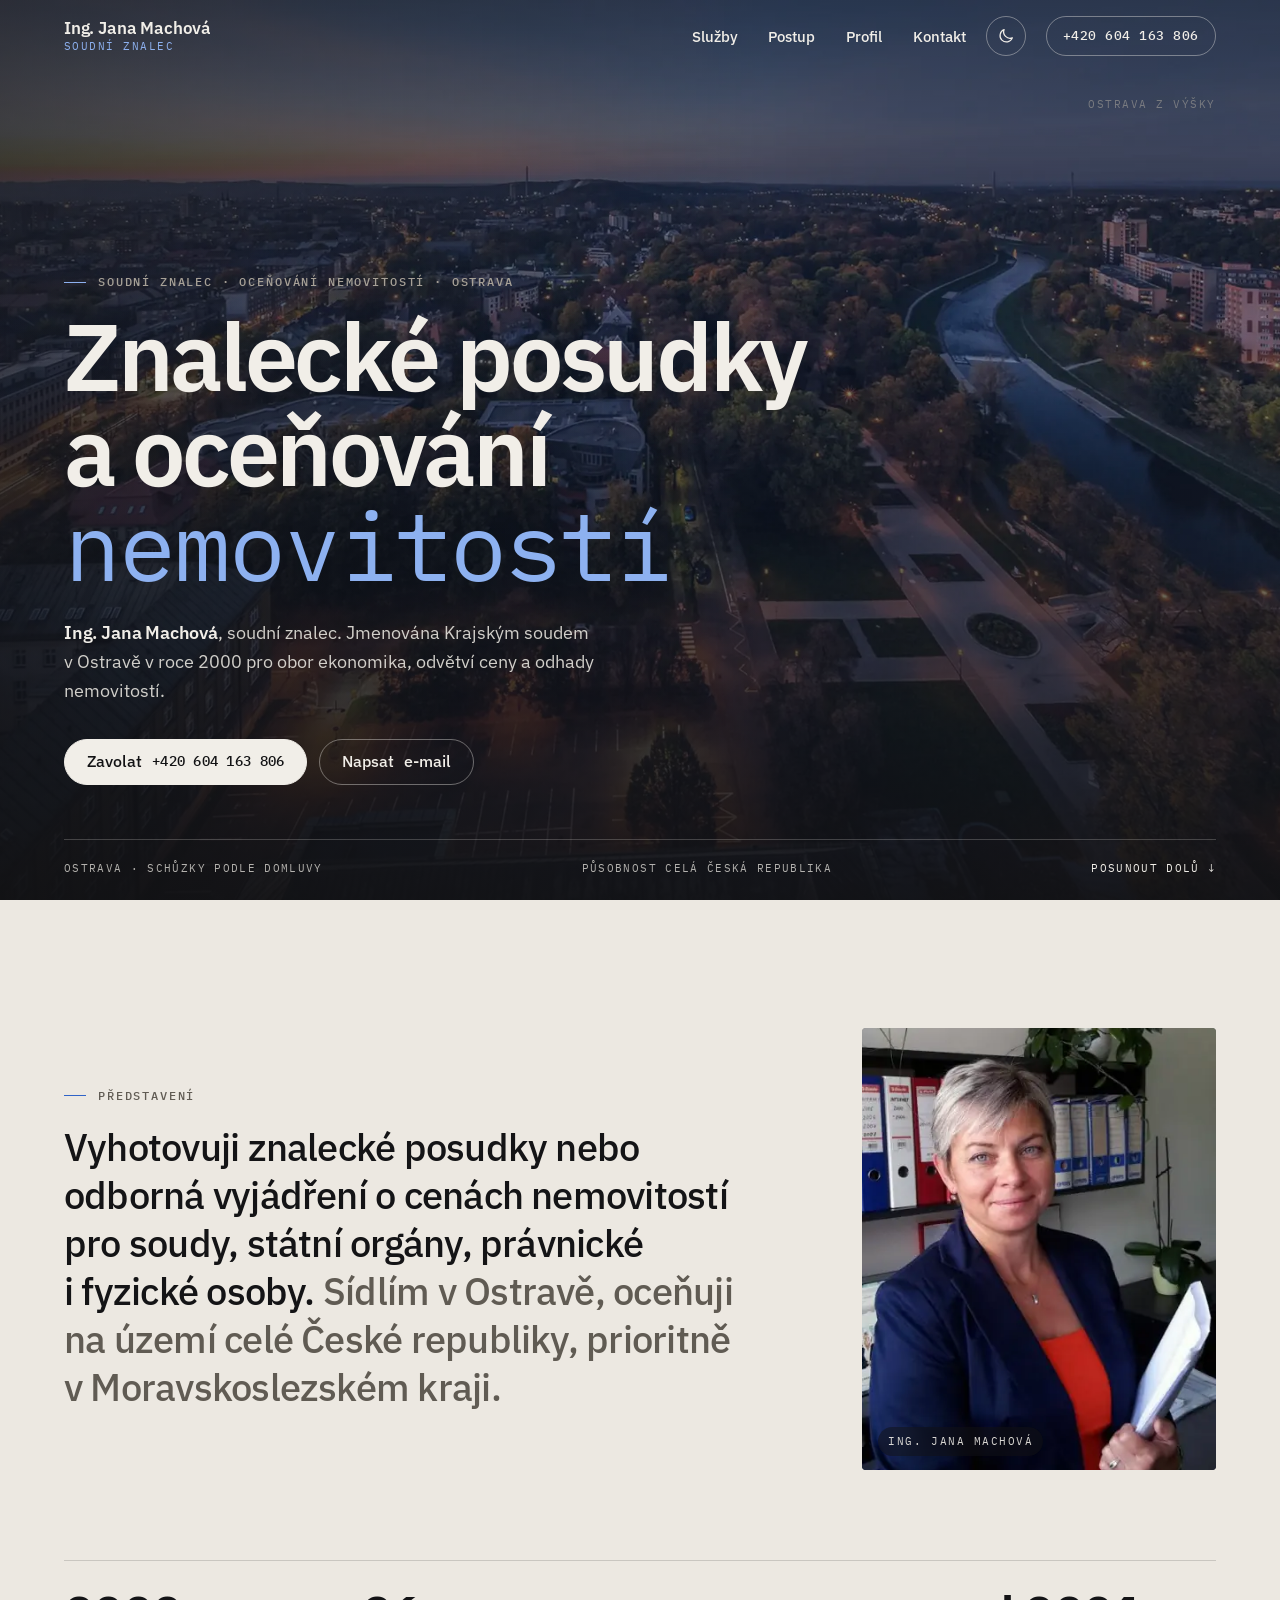
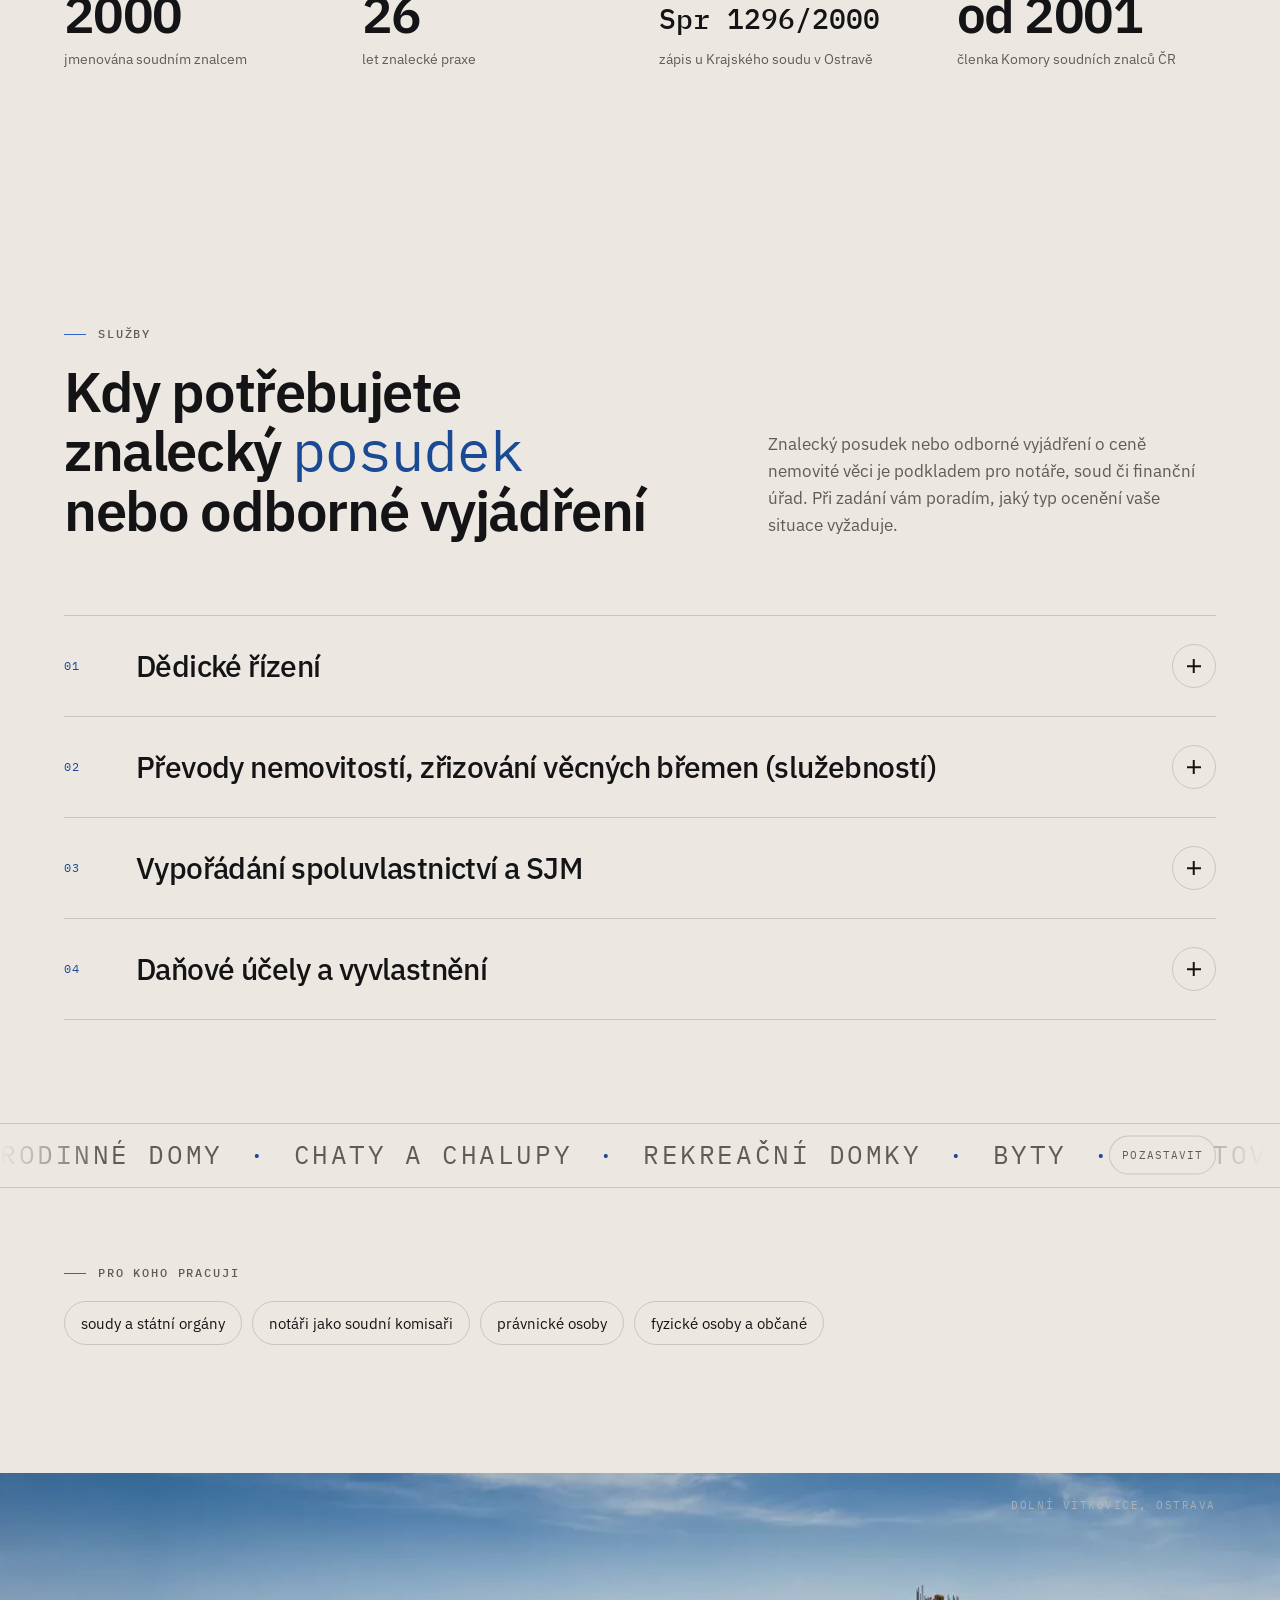
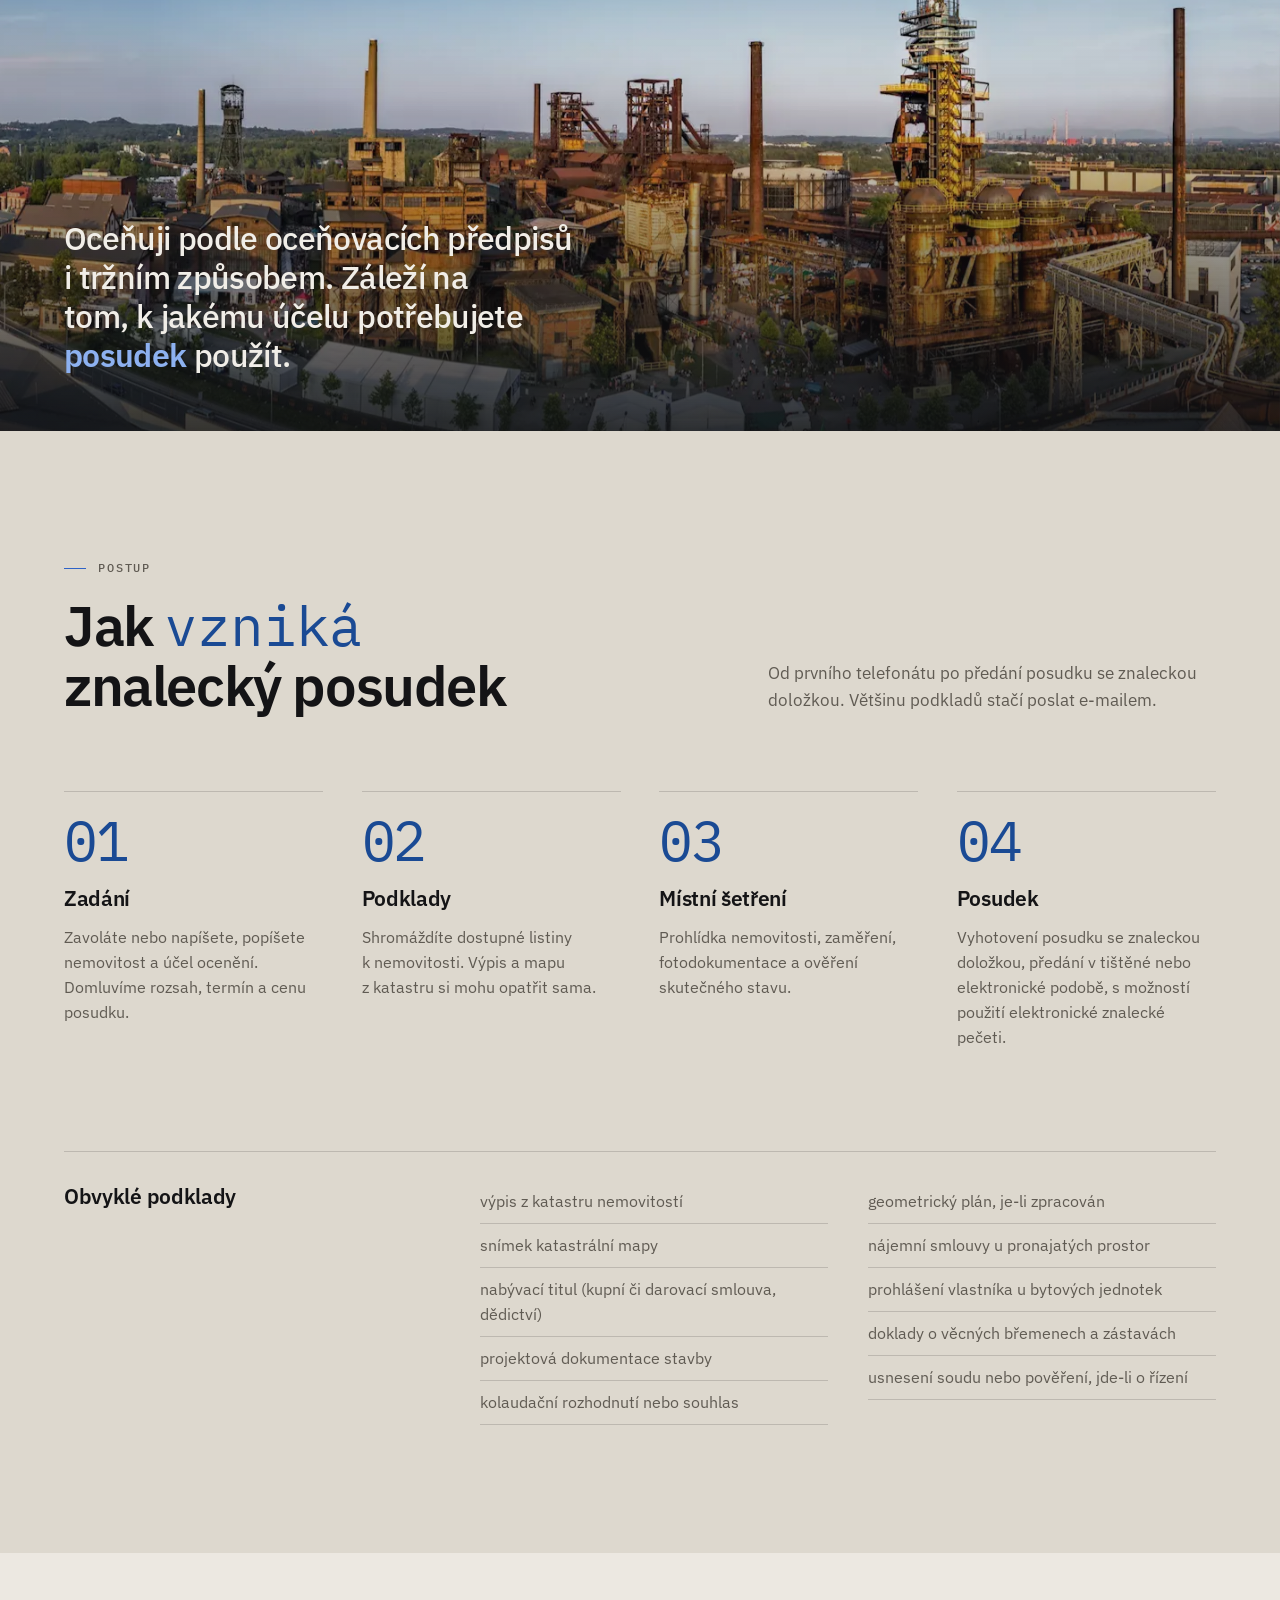
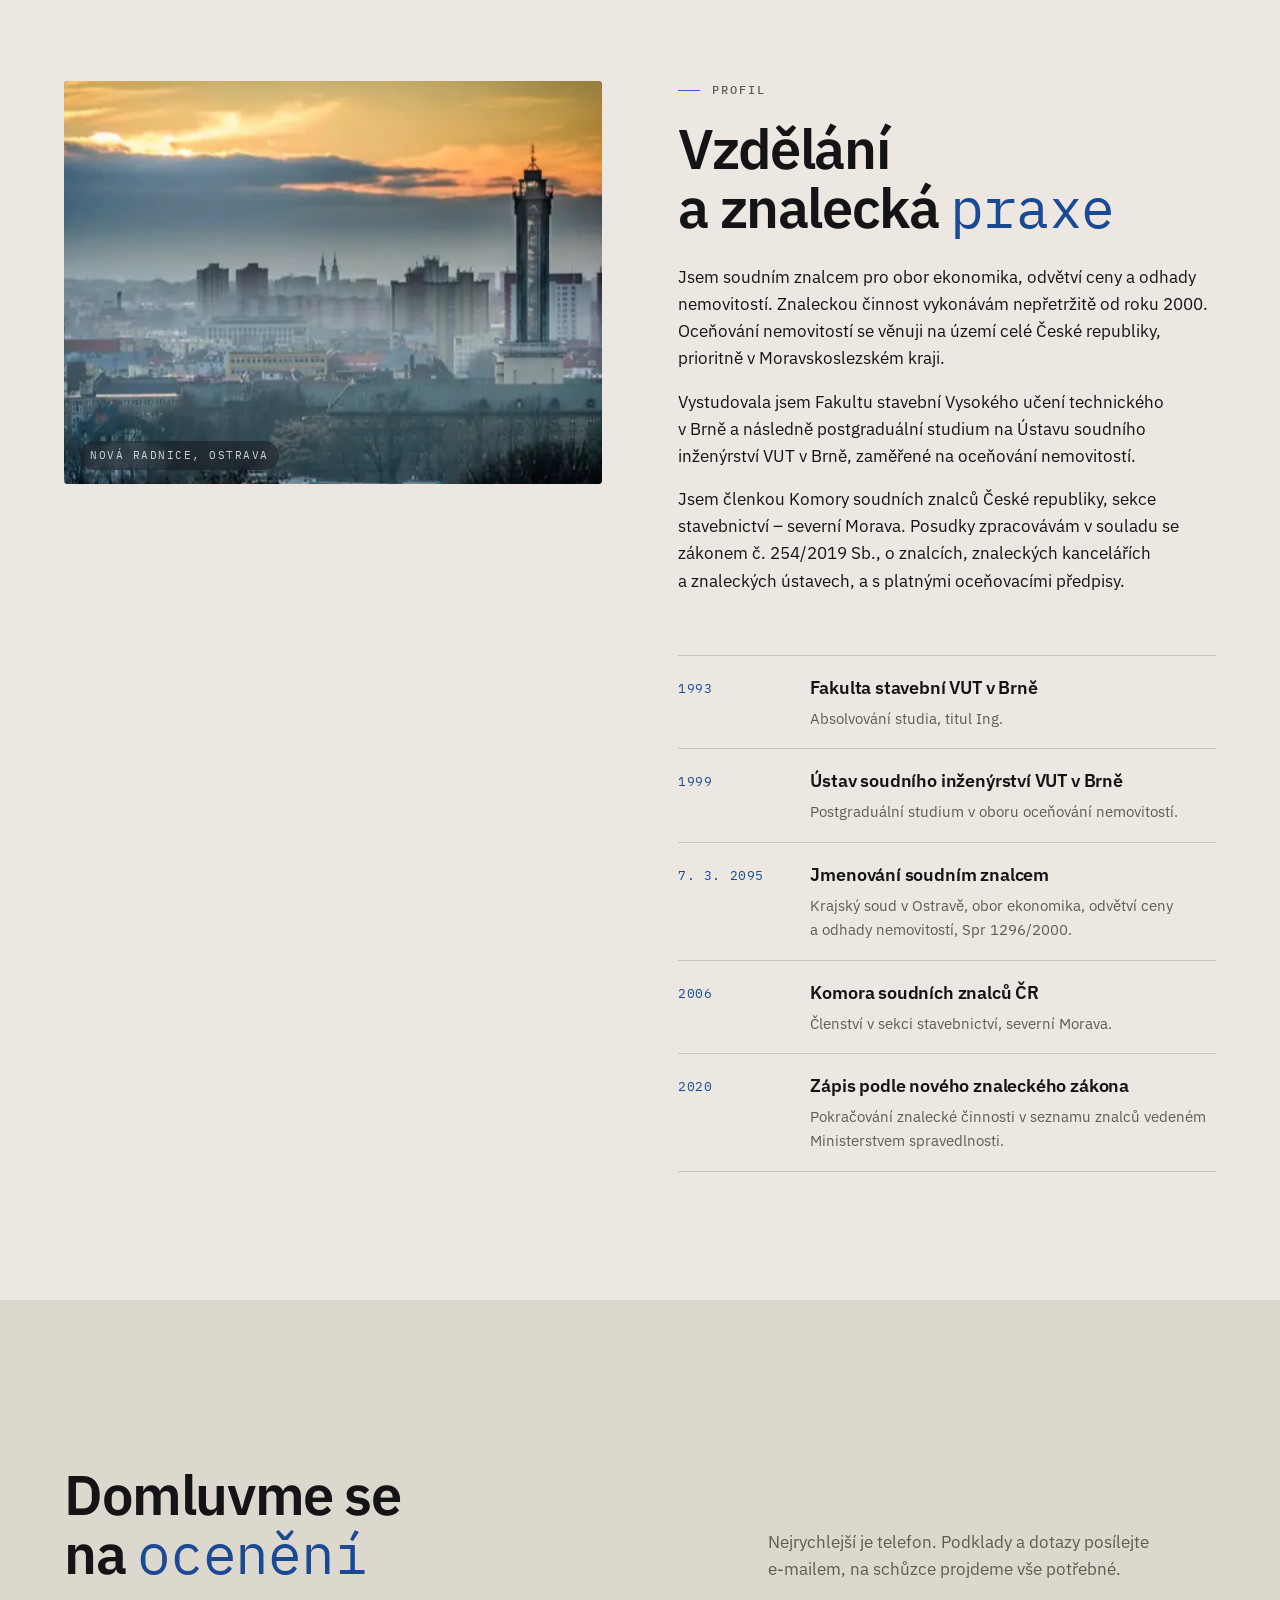
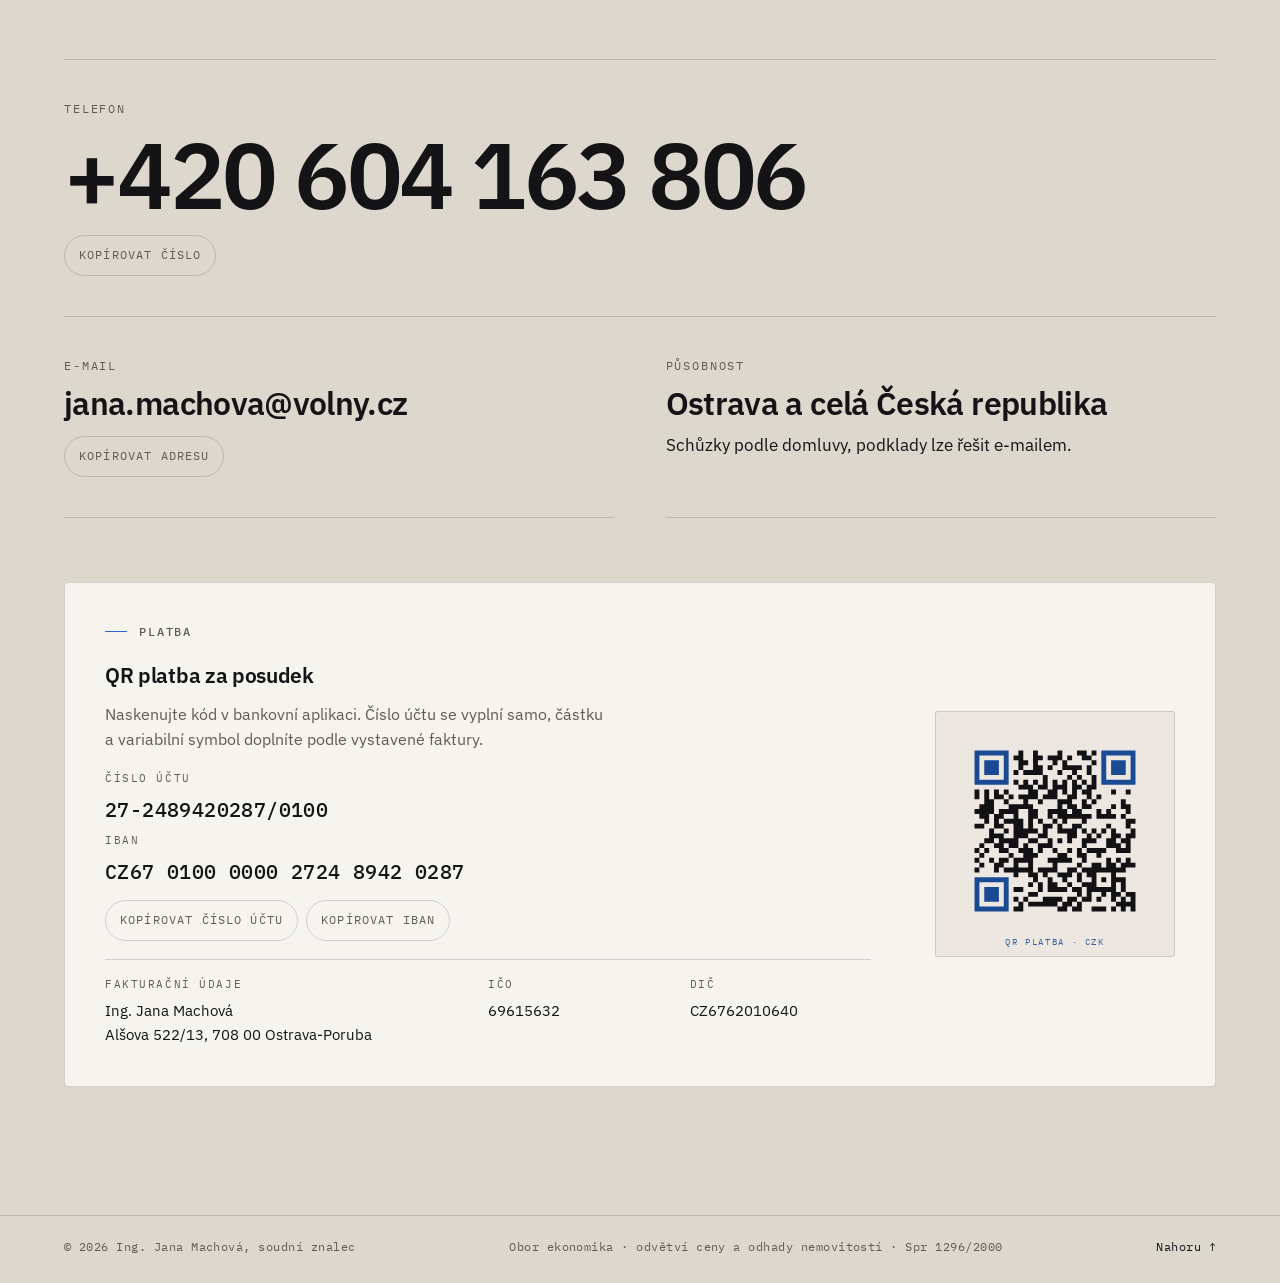
==== commit 14251686: "Hero fotka přeladěná do modré hodiny, aby ladila s modrým zvýrazněním Všechny velikosti hero fotky, " ====
--- a/index.html
+++ b/index.html
@@ -103,7 +103,7 @@
 
   <!-- ===== HERO ===== -->
   <section class="hero surface-photo" id="top">
-    <figure class="hero__media" style="background-image:url([data-uri])">
+    <figure class="hero__media" style="background-image:url([data-uri])">
       <picture>
         <source media="(max-width: 640px) and (orientation: portrait)" srcset="img/ostrava-hero-portrait-720.webp" type="image/webp">
         <source srcset="img/ostrava-hero-720.webp 720w, img/ostrava-hero-1200.webp 1200w, img/ostrava-hero-1920.webp 1920w" sizes="100vw" type="image/webp">
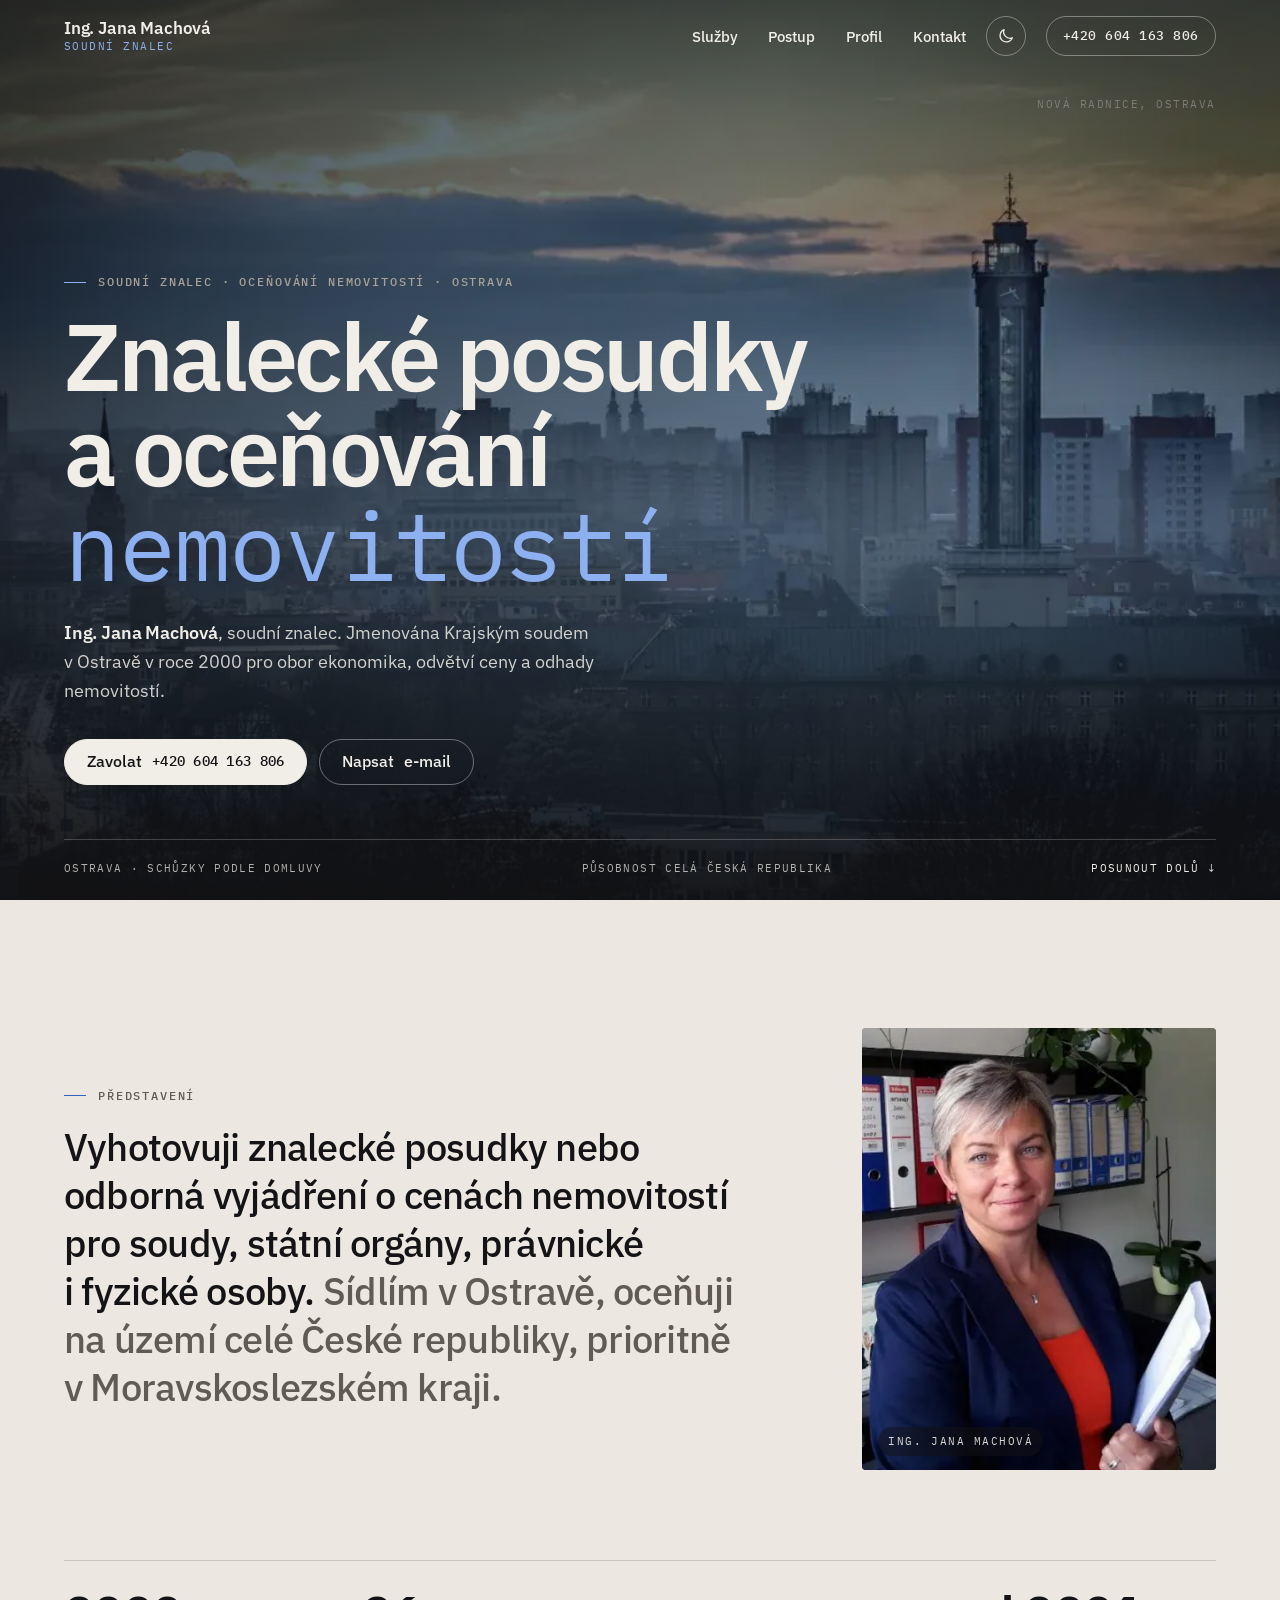
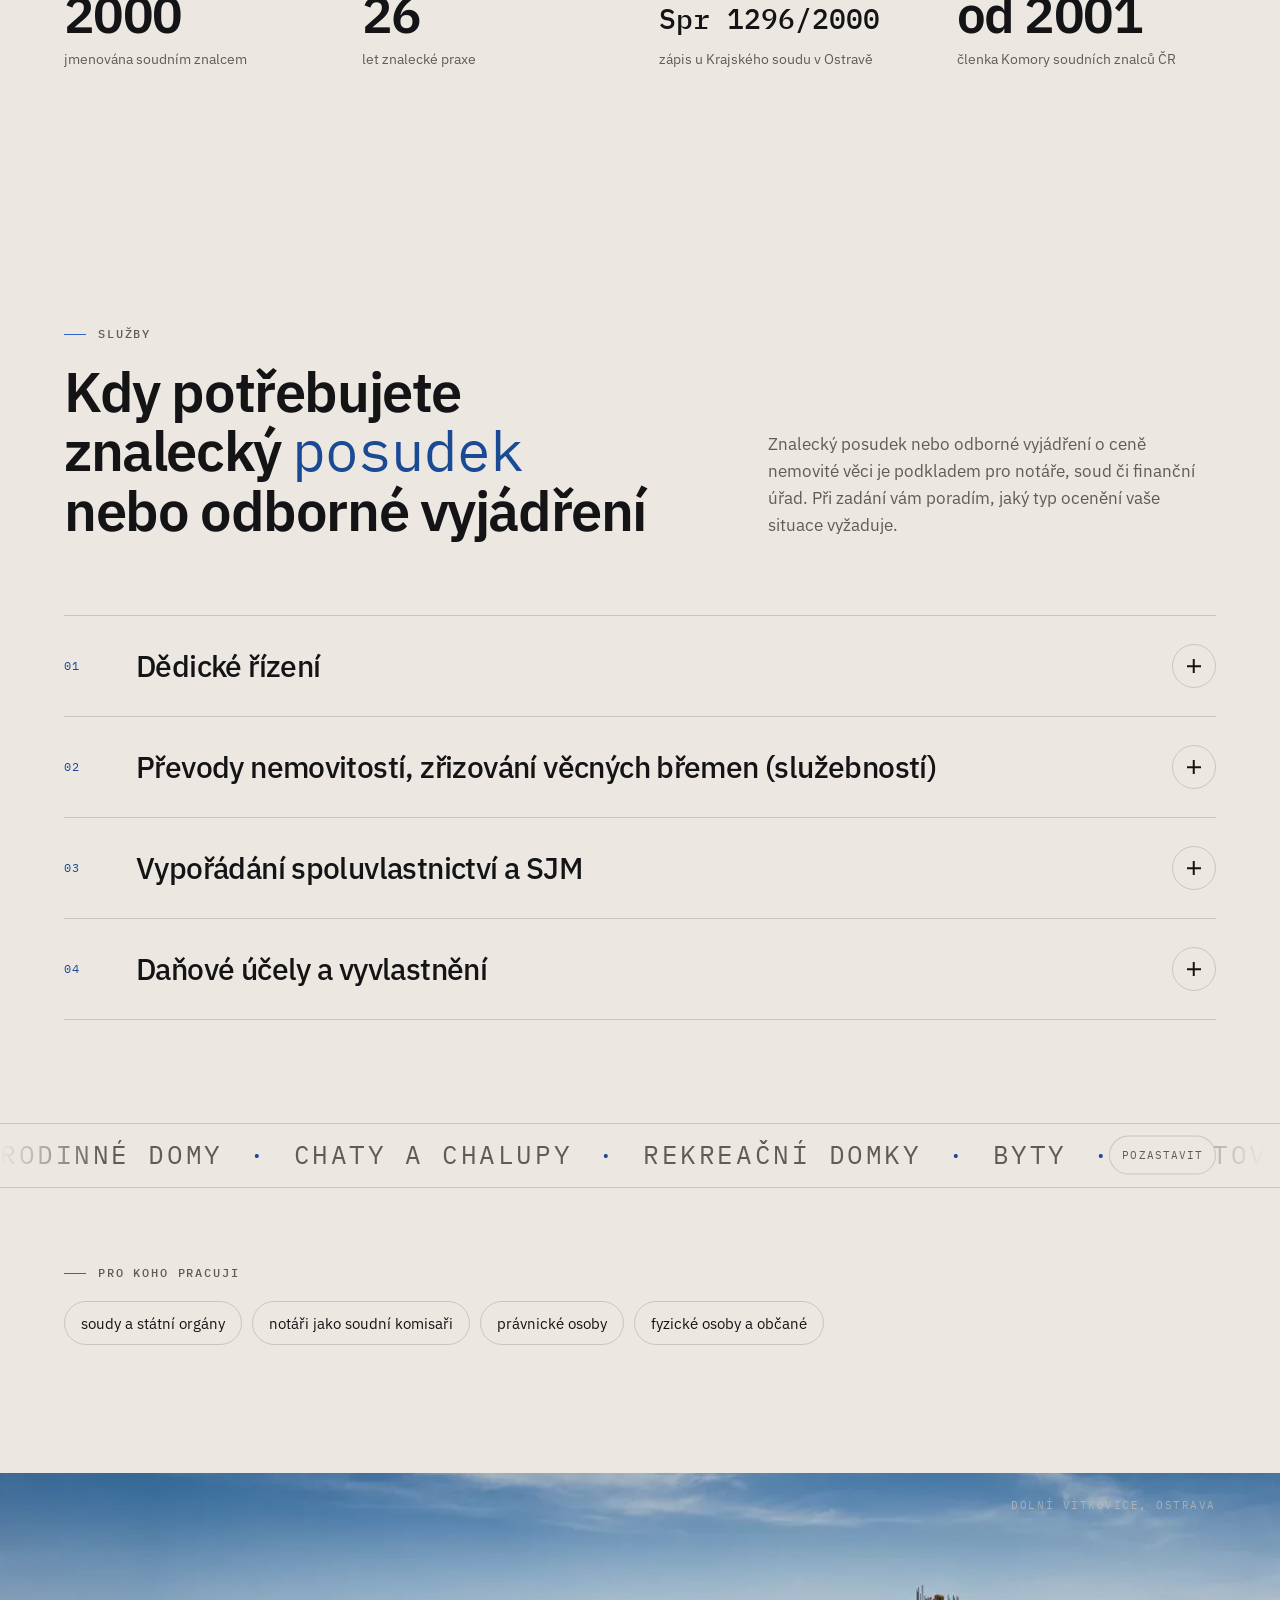
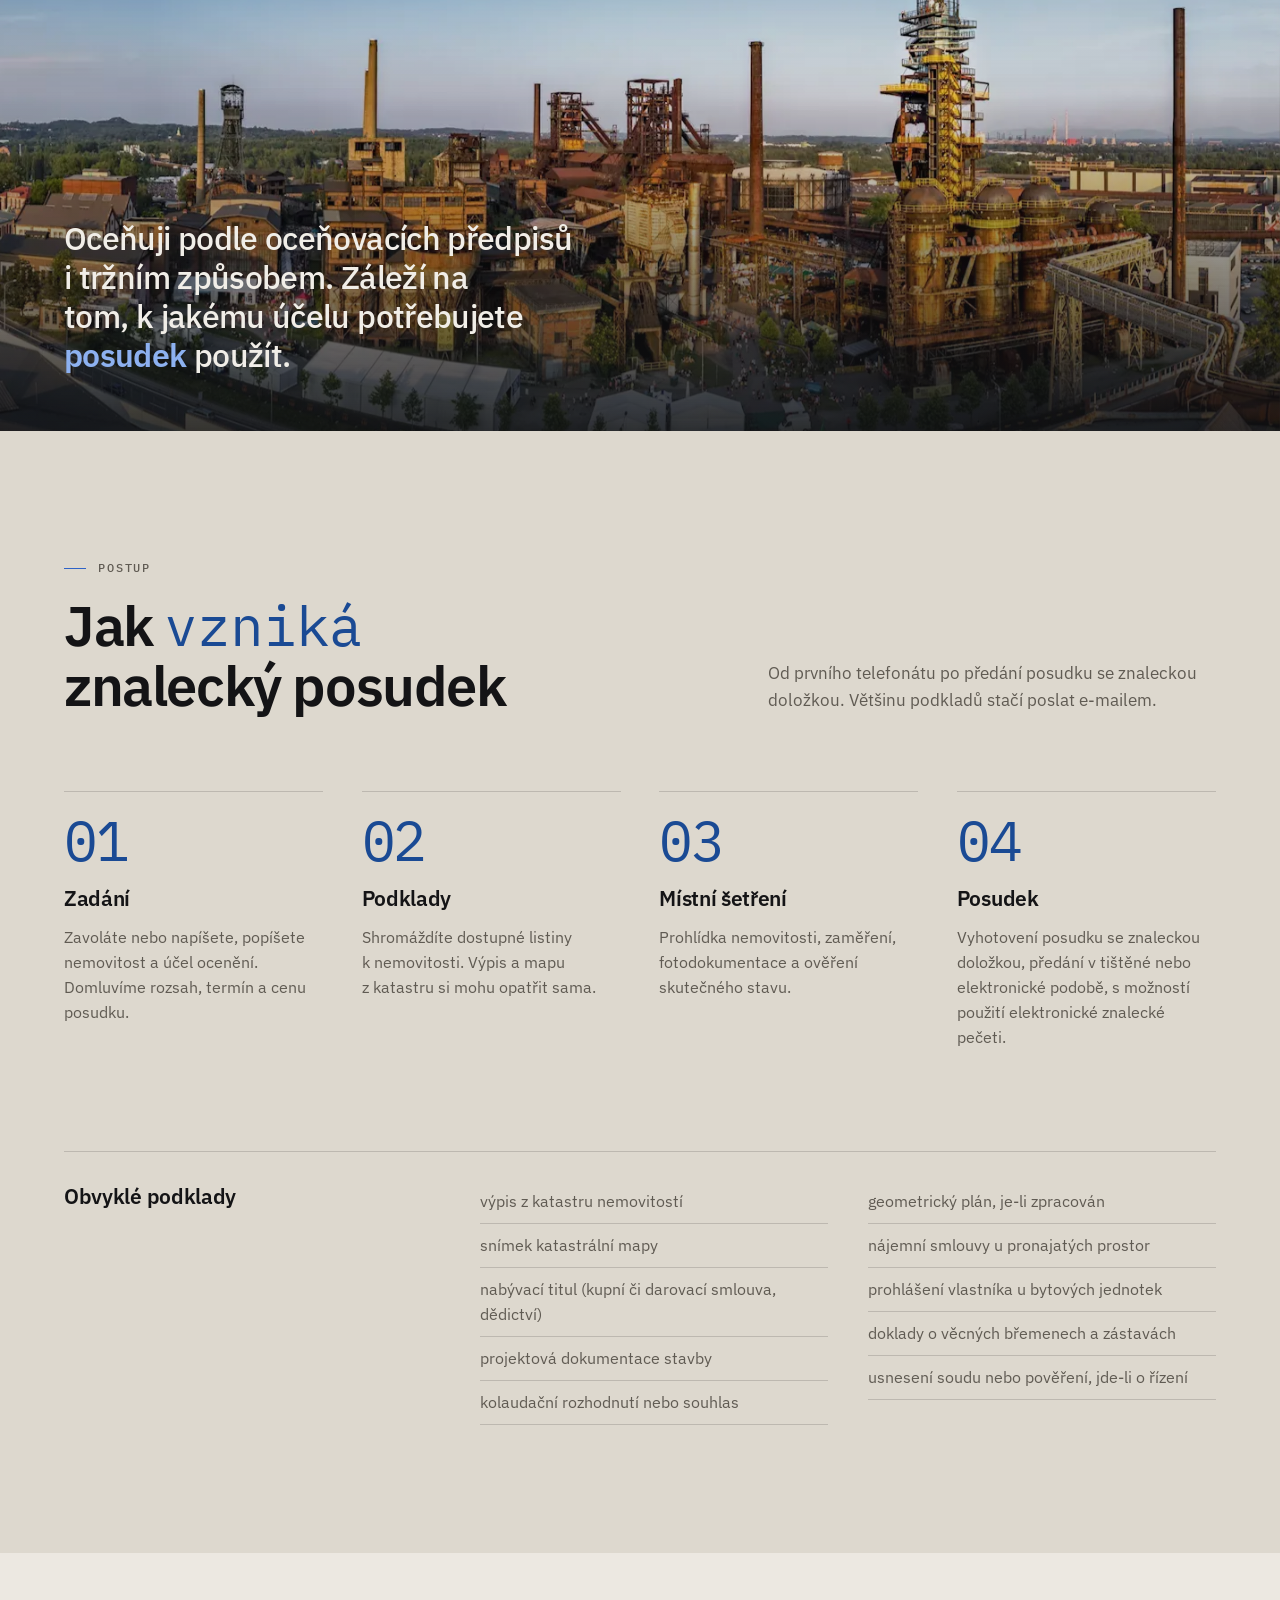
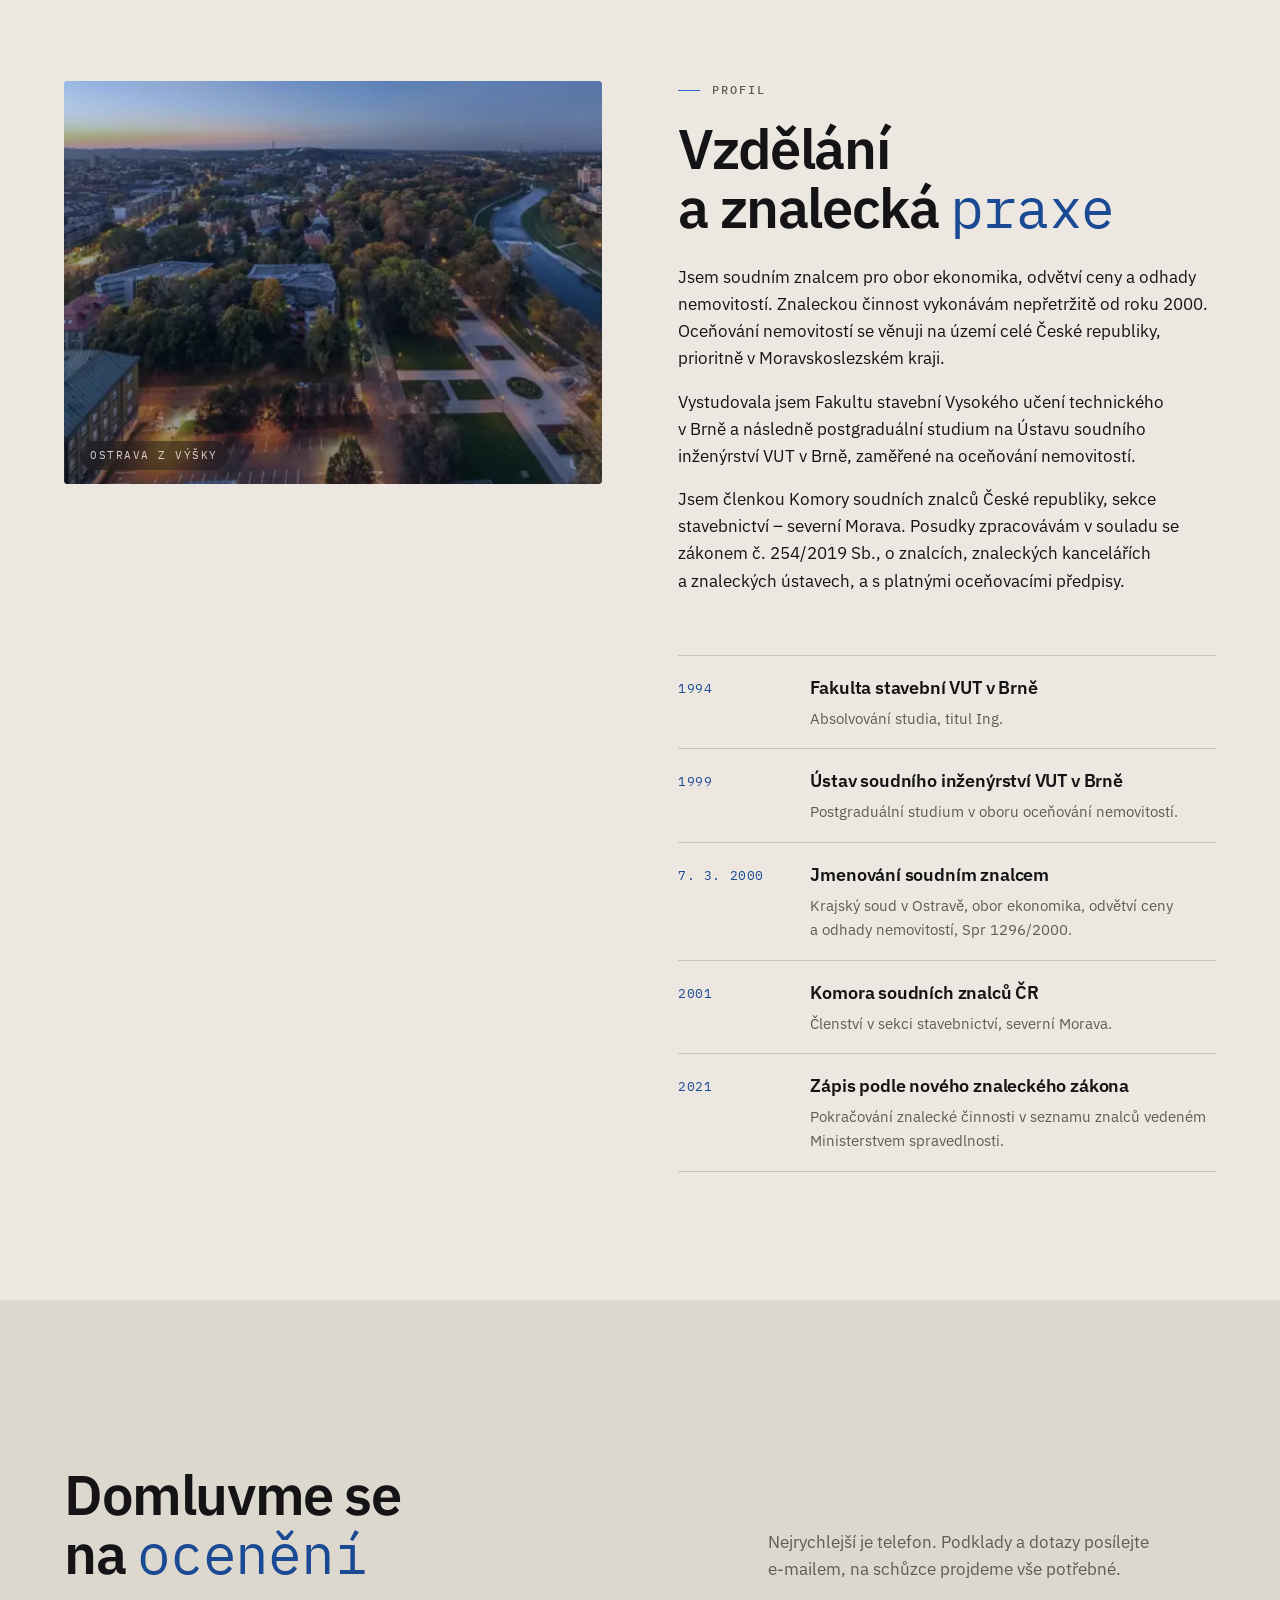
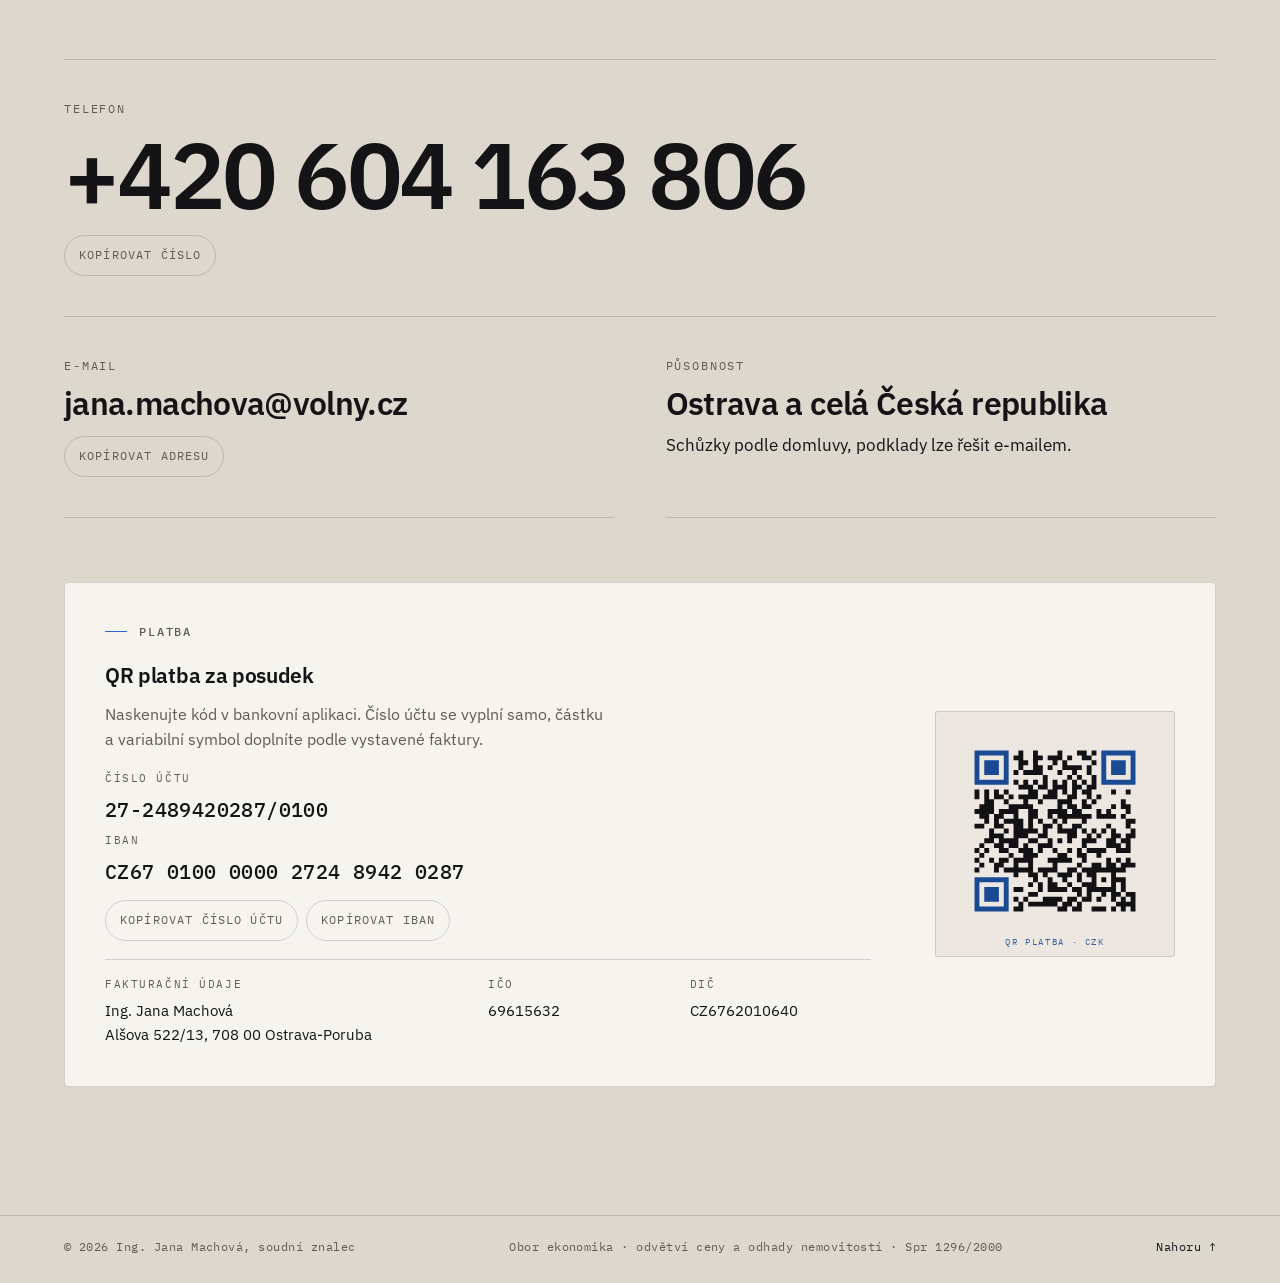
==== commit 3e7ff6c5: "Hero s věží Nové radnice v chladném ladění, letecký snímek v Profilu Obě fotky přeladěné do modra (v" ====
--- a/index.html
+++ b/index.html
@@ -18,7 +18,7 @@
 <meta property="og:image" content="https://janamachova.cz/img/og-image.jpg">
 <meta property="og:image:width" content="1200">
 <meta property="og:image:height" content="630">
-<meta property="og:image:alt" content="Ostrava z výšky za soumraku">
+<meta property="og:image:alt" content="Věž Nové radnice v Ostravě při západu slunce">
 <meta name="twitter:card" content="summary_large_image">
 <link rel="icon" href="/favicon.ico" sizes="32x32">
 <link rel="icon" type="image/svg+xml" href="/img/icon.svg">
@@ -103,13 +103,13 @@
 
   <!-- ===== HERO ===== -->
   <section class="hero surface-photo" id="top">
-    <figure class="hero__media" style="background-image:url([data-uri])">
+    <figure class="hero__media" style="background-image:url([data-uri])">
       <picture>
         <source media="(max-width: 640px) and (orientation: portrait)" srcset="img/ostrava-hero-portrait-720.webp" type="image/webp">
-        <source srcset="img/ostrava-hero-720.webp 720w, img/ostrava-hero-1200.webp 1200w, img/ostrava-hero-1920.webp 1920w" sizes="100vw" type="image/webp">
-        <img src="img/ostrava-hero-1200.jpg" width="1920" height="1280" alt="Ostrava z výšky za soumraku: řeka, parky a rozsvícené ulice města" fetchpriority="high" decoding="async" data-fade>
+        <source srcset="img/ostrava-hero-720.webp 720w, img/ostrava-hero-1200.webp 1000w" sizes="100vw" type="image/webp">
+        <img src="img/ostrava-hero-1200.jpg" width="1000" height="669" alt="Věž Nové radnice v Ostravě při západu slunce" fetchpriority="high" decoding="async" data-fade>
       </picture>
-      <figcaption class="hero__caption">Ostrava z&nbsp;výšky</figcaption>
+      <figcaption class="hero__caption">Nová radnice, Ostrava</figcaption>
     </figure>
 
     <div class="hero__content">
@@ -299,9 +299,9 @@
   <!-- ===== PROFILE ===== -->
   <section class="profile surface-1" id="profil">
     <div class="container profile__grid">
-      <figure class="profile__media" data-reveal style="background-image:url([data-uri])">
-        <img src="img/ostrava-tower-1000.webp" srcset="img/ostrava-tower-600.webp 600w, img/ostrava-tower-1000.webp 1000w" sizes="(min-width: 900px) 46vw, 100vw" width="1000" height="669" alt="Věž Nové radnice v Ostravě při západu slunce, v pozadí panelová sídliště" loading="lazy" decoding="async" data-parallax data-fade>
-        <figcaption>Nová radnice, Ostrava</figcaption>
+      <figure class="profile__media" data-reveal style="background-image:url([data-uri])">
+        <img src="img/ostrava-tower-1000.webp" srcset="img/ostrava-tower-600.webp 600w, img/ostrava-tower-1000.webp 1000w" sizes="(min-width: 900px) 46vw, 100vw" width="1000" height="669" alt="Ostrava z výšky za soumraku: řeka, parky a rozsvícené ulice města" loading="lazy" decoding="async" data-parallax data-fade>
+        <figcaption>Ostrava z&nbsp;výšky</figcaption>
       </figure>
 
       <div class="profile__text">
--- a/css/style.css
+++ b/css/style.css
@@ -358,7 +358,7 @@
   background-size: cover; background-position: center;
 }
 .hero__media picture, .hero__media img {
-  width: 100%; height: 100%; object-fit: cover; object-position: 50% 45%;
+  width: 100%; height: 100%; object-fit: cover; object-position: 62% 50%;
 }
 .js .hero__media img { transform: scale(1.08); transition: transform 2.4s var(--ease-out), opacity .6s var(--ease); }
 .js.is-ready .hero__media img { transform: scale(1); }
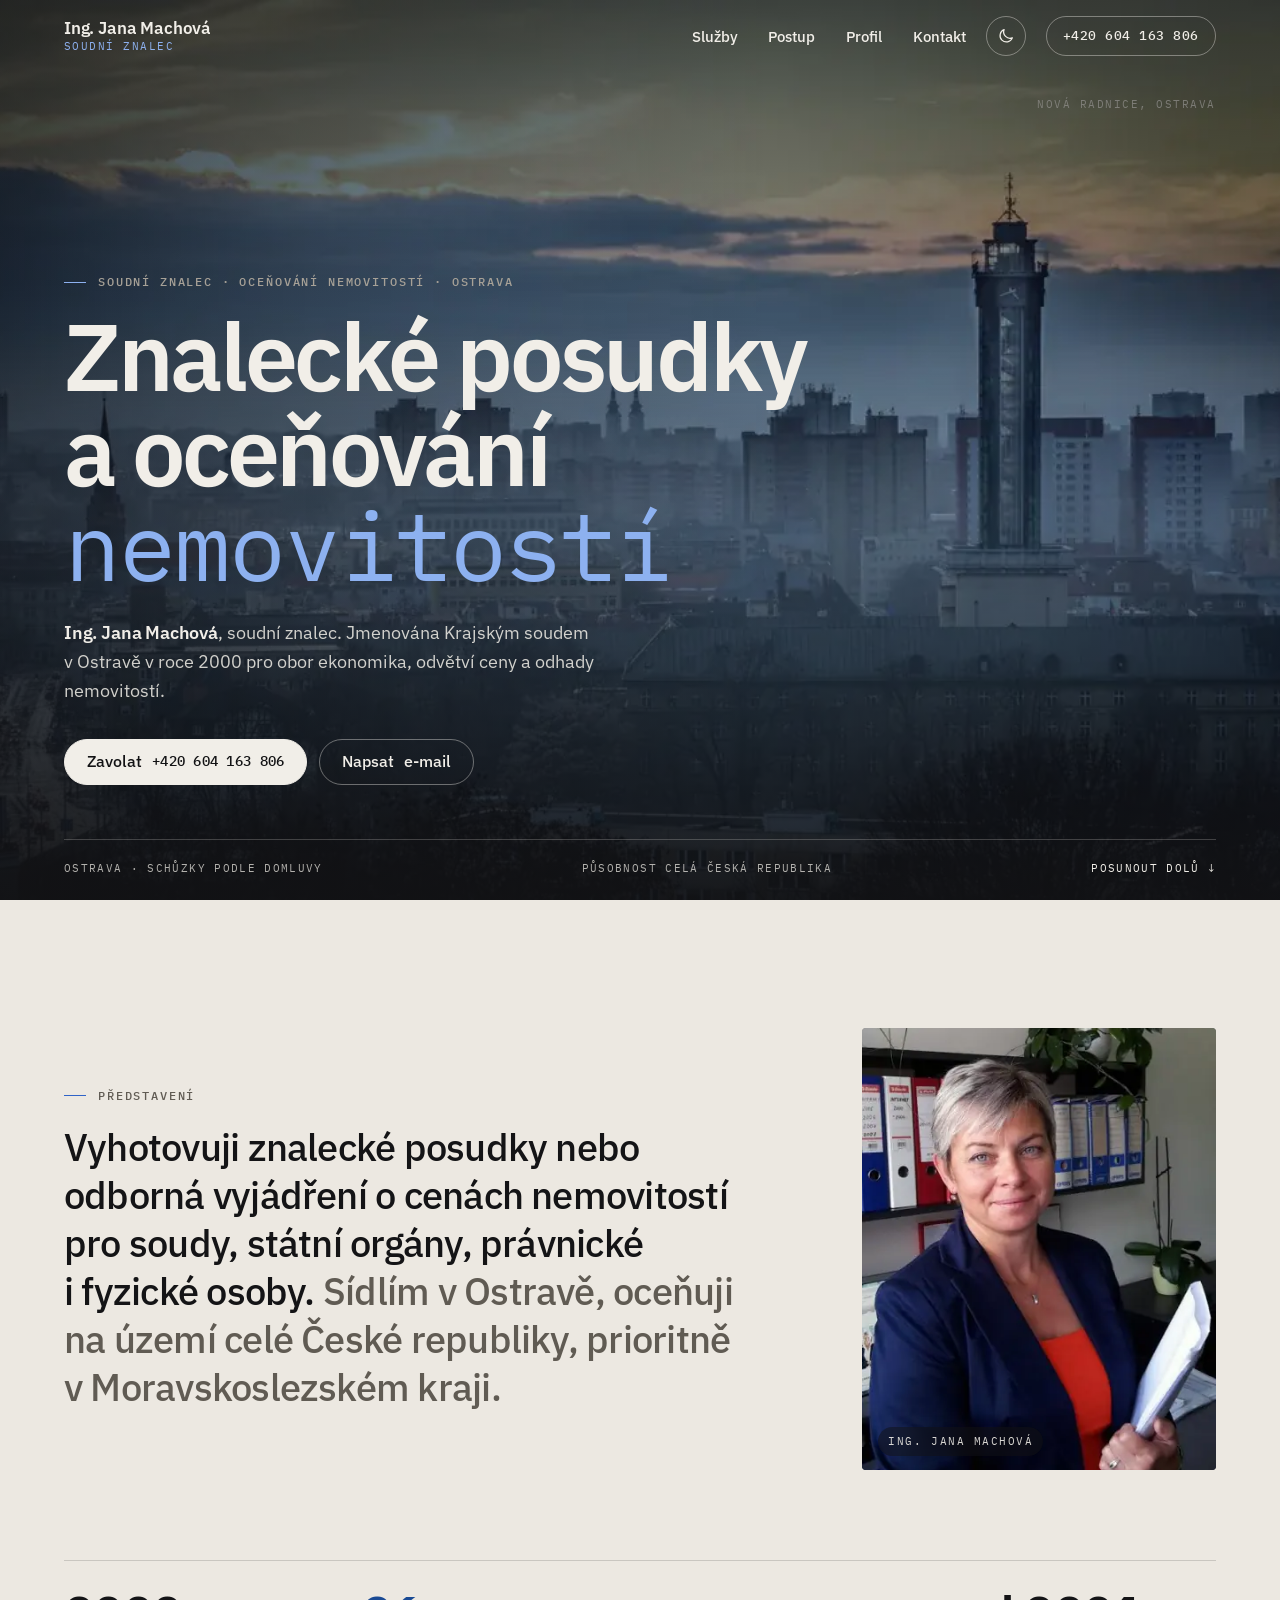
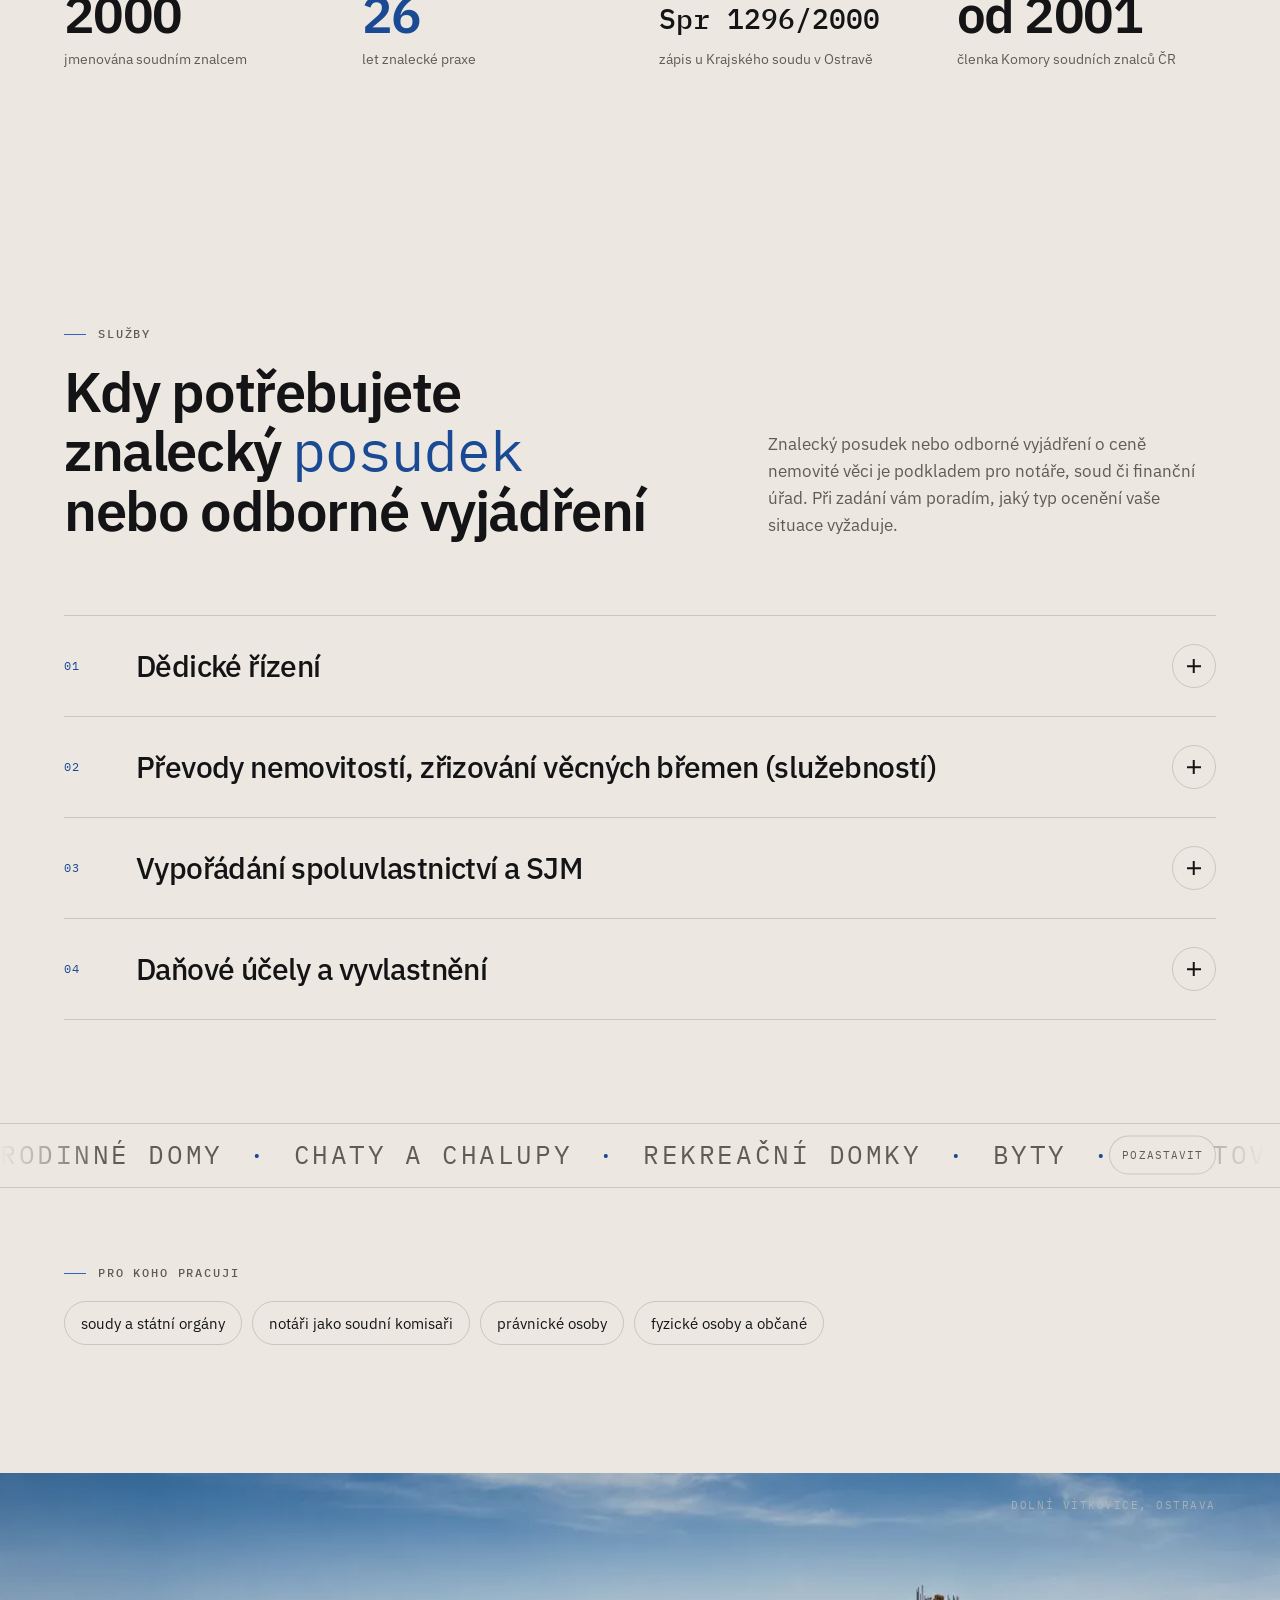
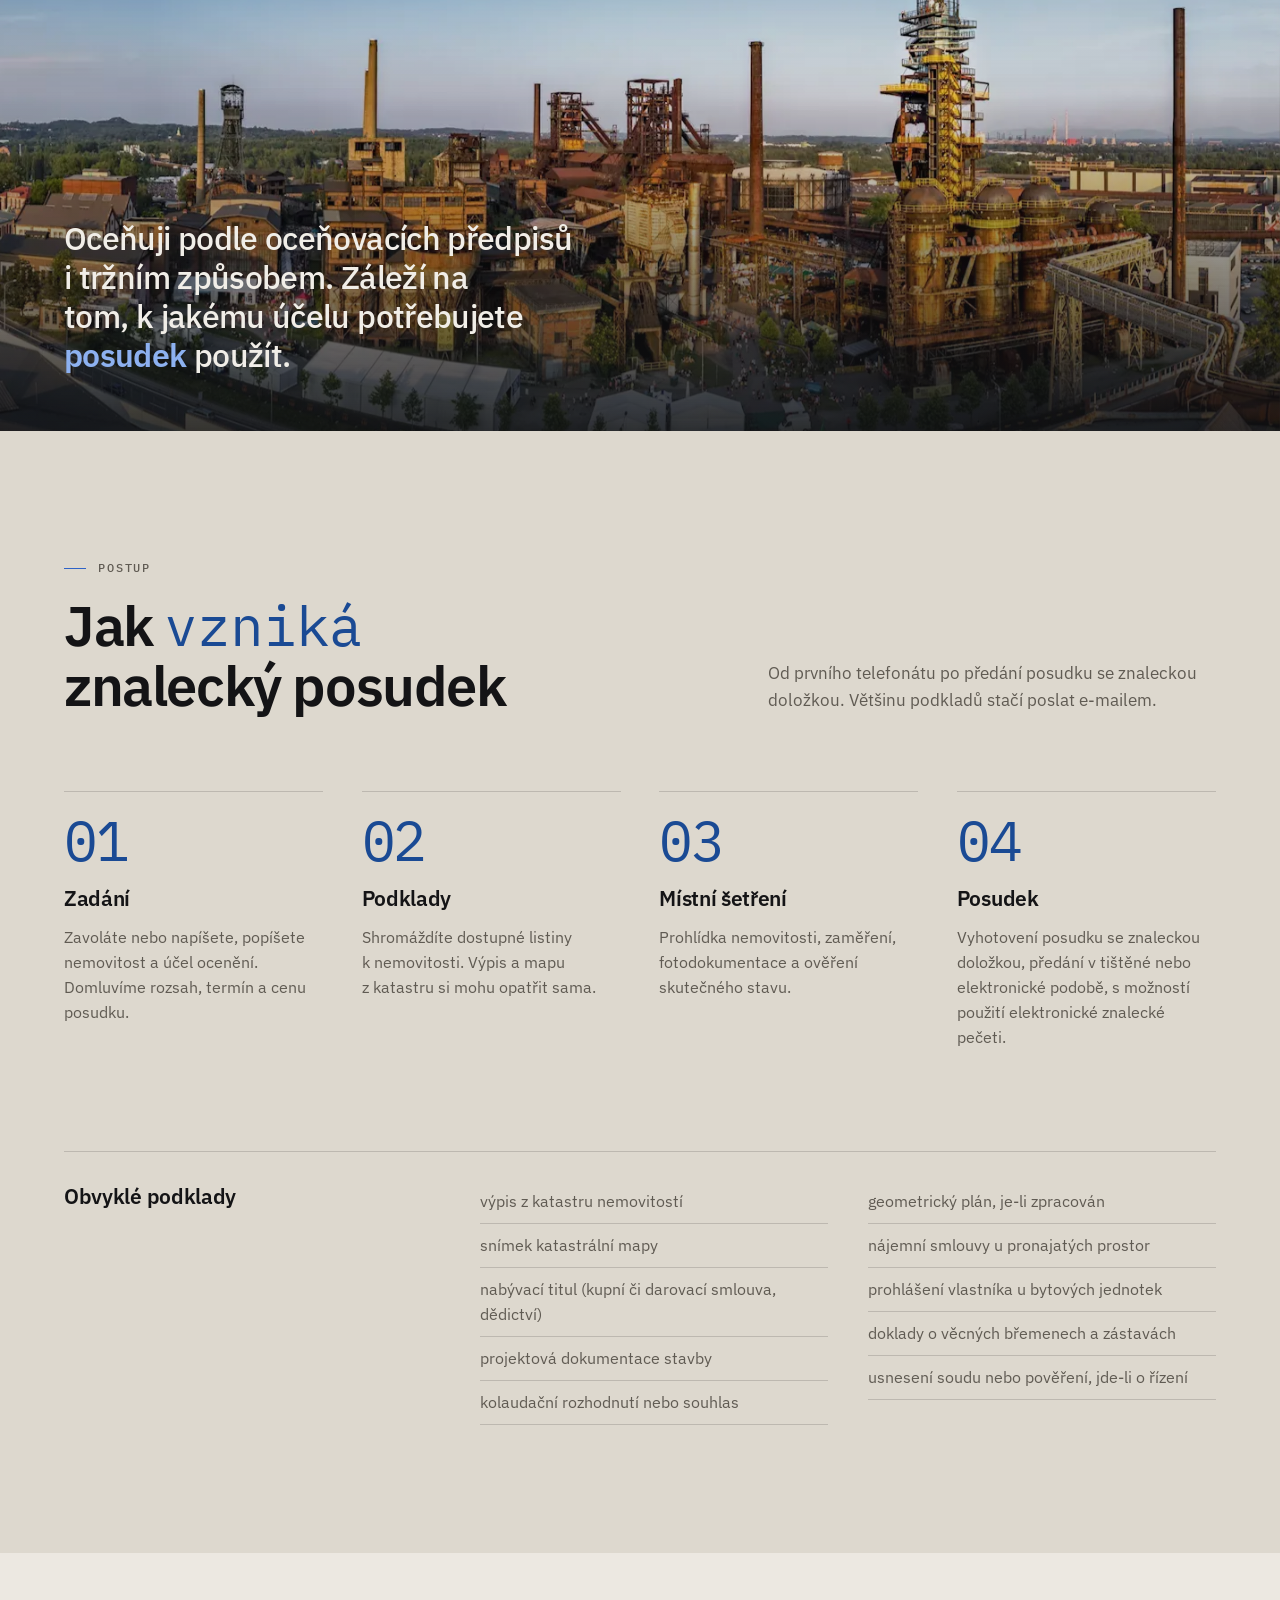
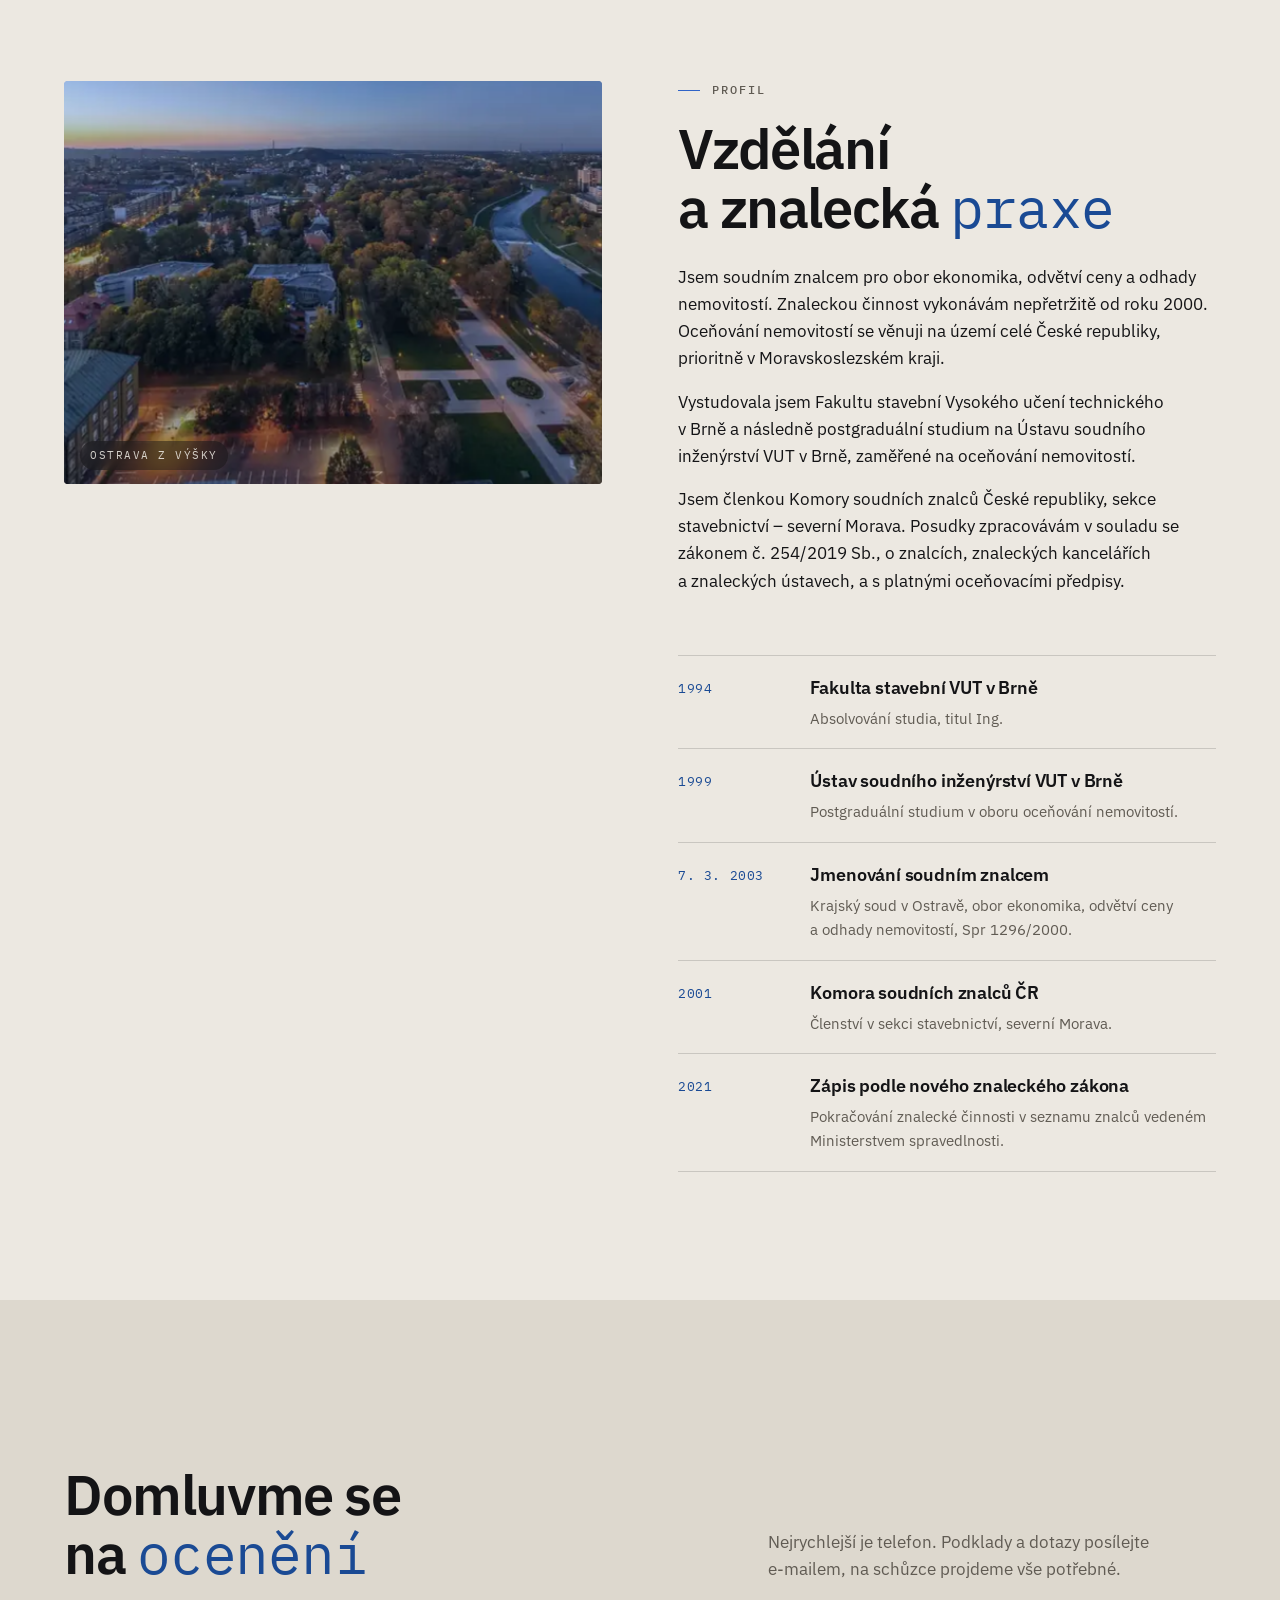
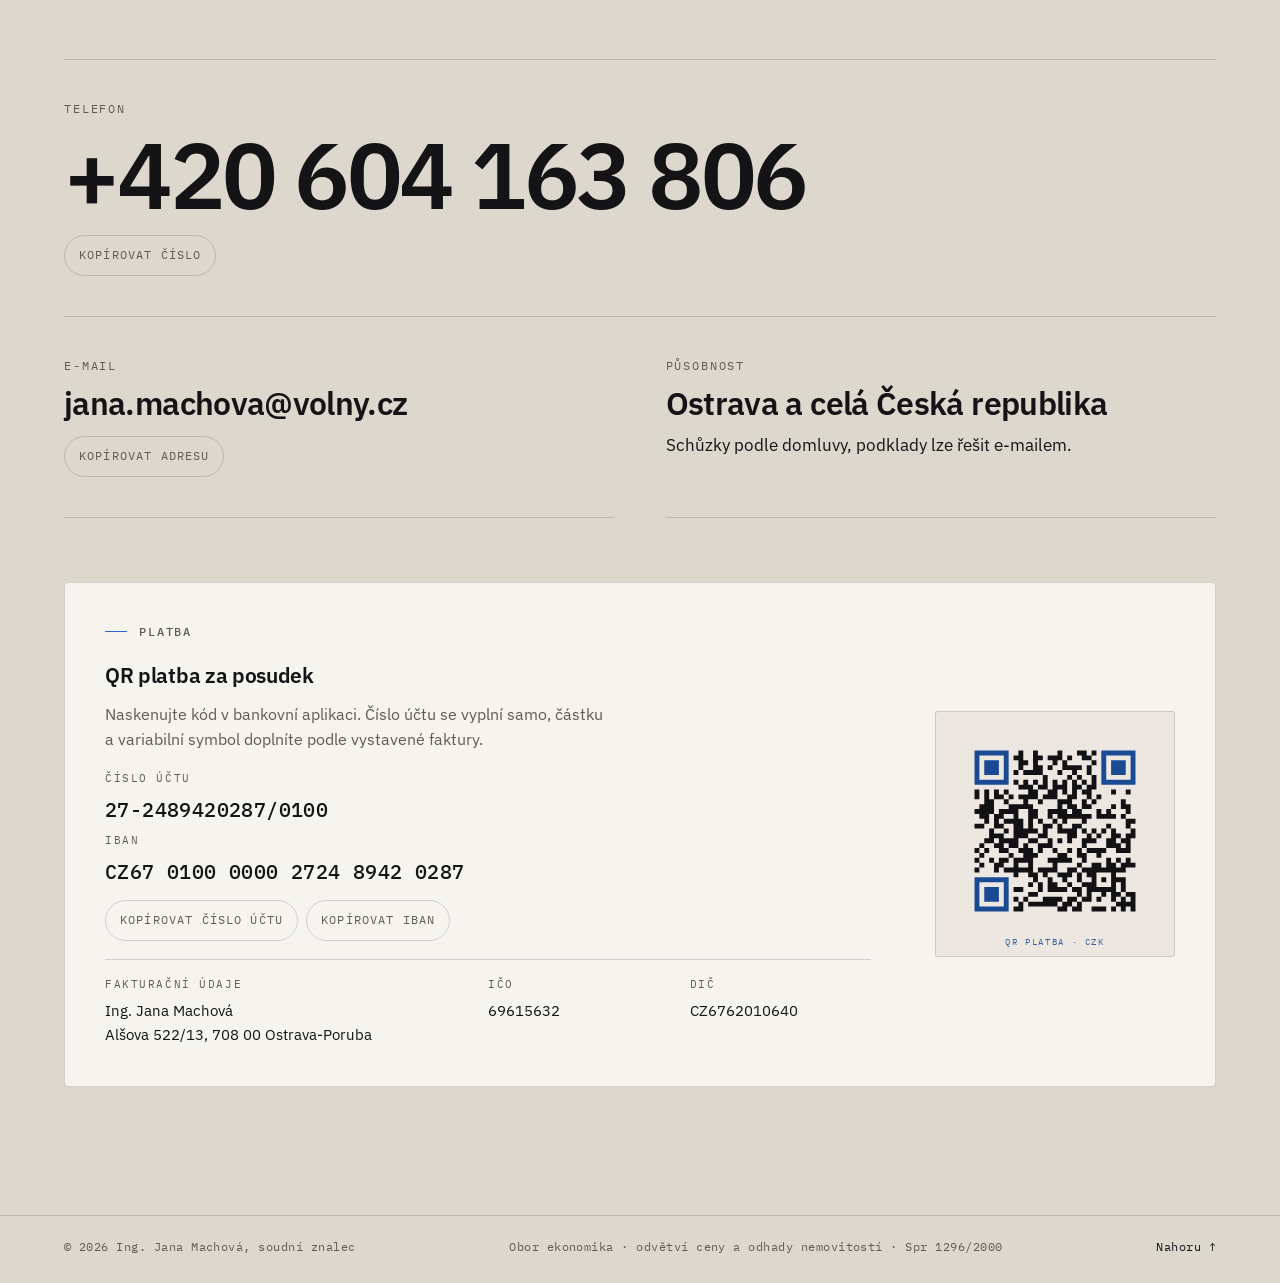
==== commit 1360b8f8: "Počet let praxe modře Co-Authored-By: Claude Fable 5.1 <noreply@anthropic.com> Claude-Session: https" ====
--- a/index.html
+++ b/index.html
@@ -149,7 +149,7 @@
         </div>
         <div class="stat" data-reveal style="--d:3">
           <dt>let znalecké praxe</dt>
-          <dd><span data-count="years">26</span></dd>
+          <dd class="stat__accent"><span data-count="years">26</span></dd>
         </div>
         <div class="stat" data-reveal style="--d:4">
           <dt>zápis u Krajského soudu v&nbsp;Ostravě</dt>
--- a/css/style.css
+++ b/css/style.css
@@ -457,6 +457,7 @@
   font-size: clamp(2.2rem, 4vw, 3.6rem); font-weight: 600; letter-spacing: -.03em; line-height: 1;
   font-variant-numeric: tabular-nums;
 }
+.stat dd.stat__accent { color: var(--accent-text); }
 .stat dd.stat__mono { font-family: var(--font-mono); font-size: clamp(1.2rem, 2.2vw, 1.8rem); letter-spacing: 0; font-weight: 500; padding-bottom: .22em; }
 @media (max-width: 900px) { .stats { grid-template-columns: repeat(2, minmax(0, 1fr)); } }
 
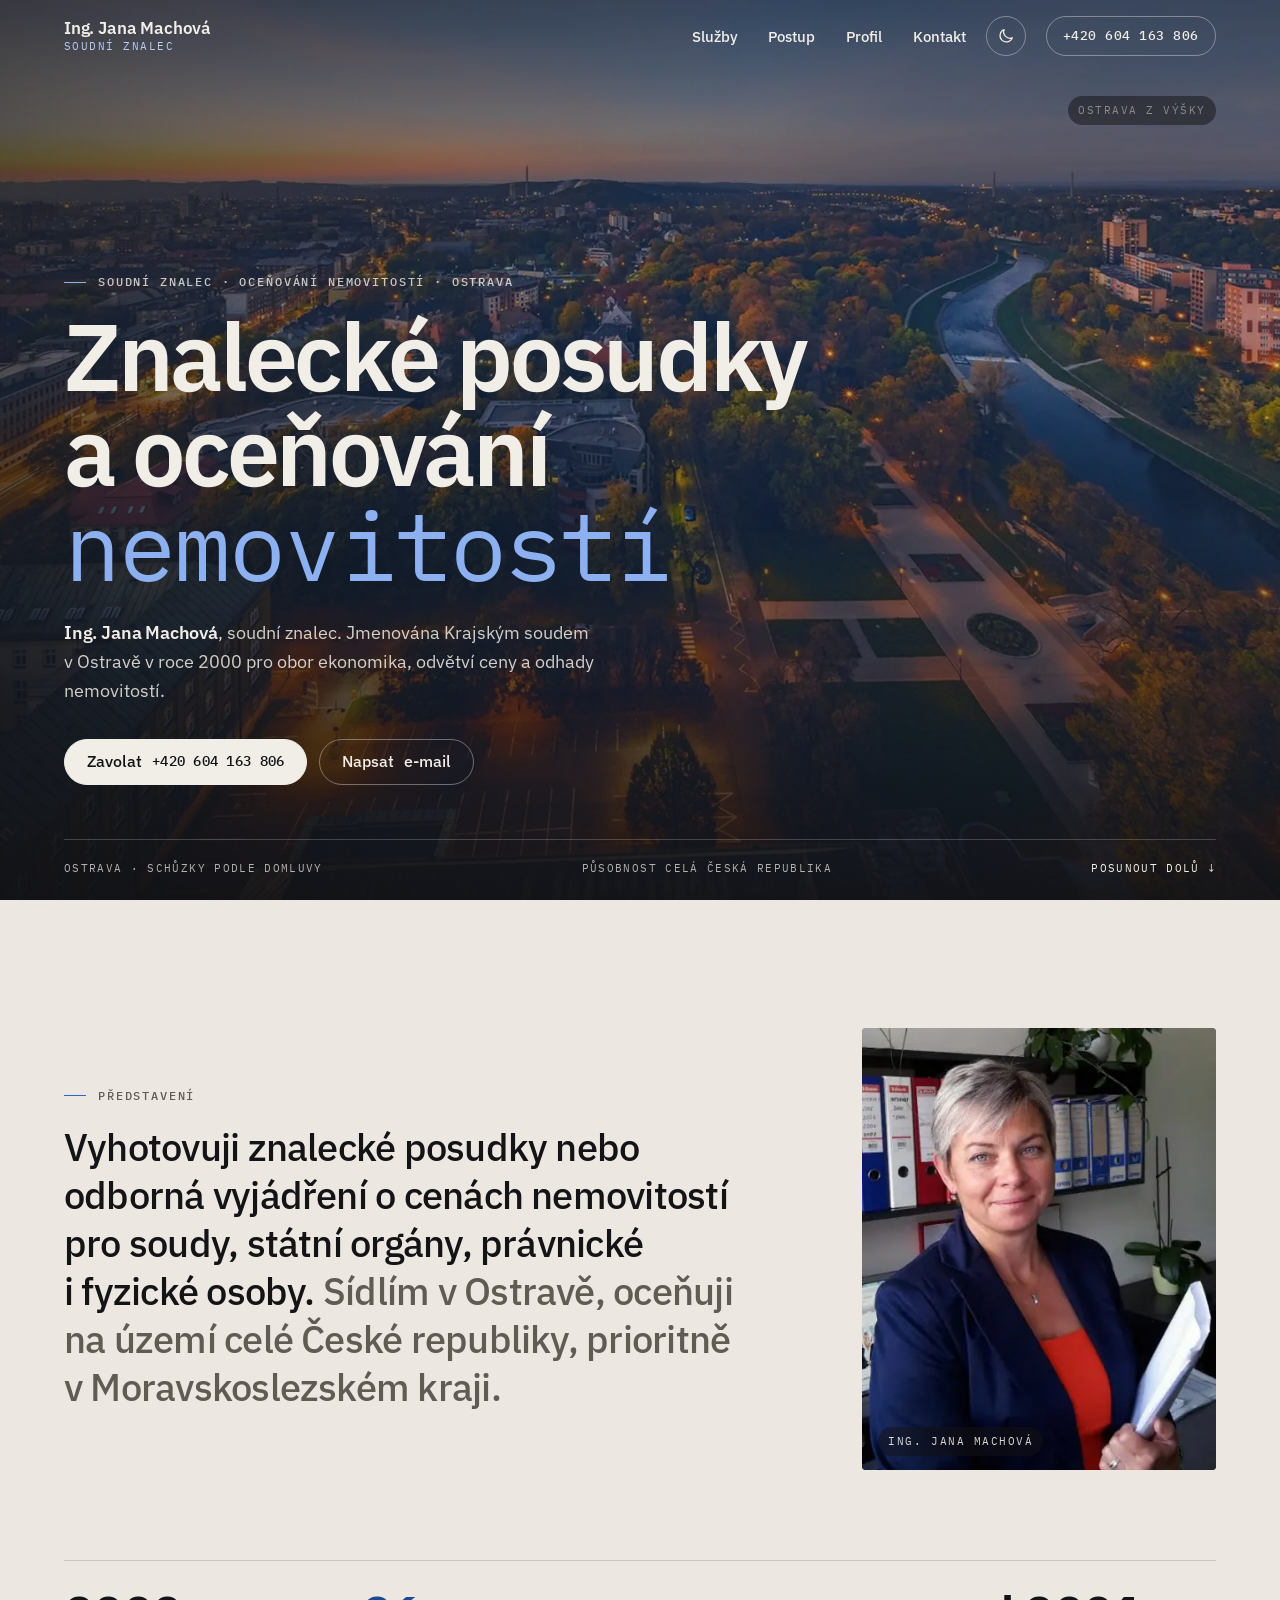
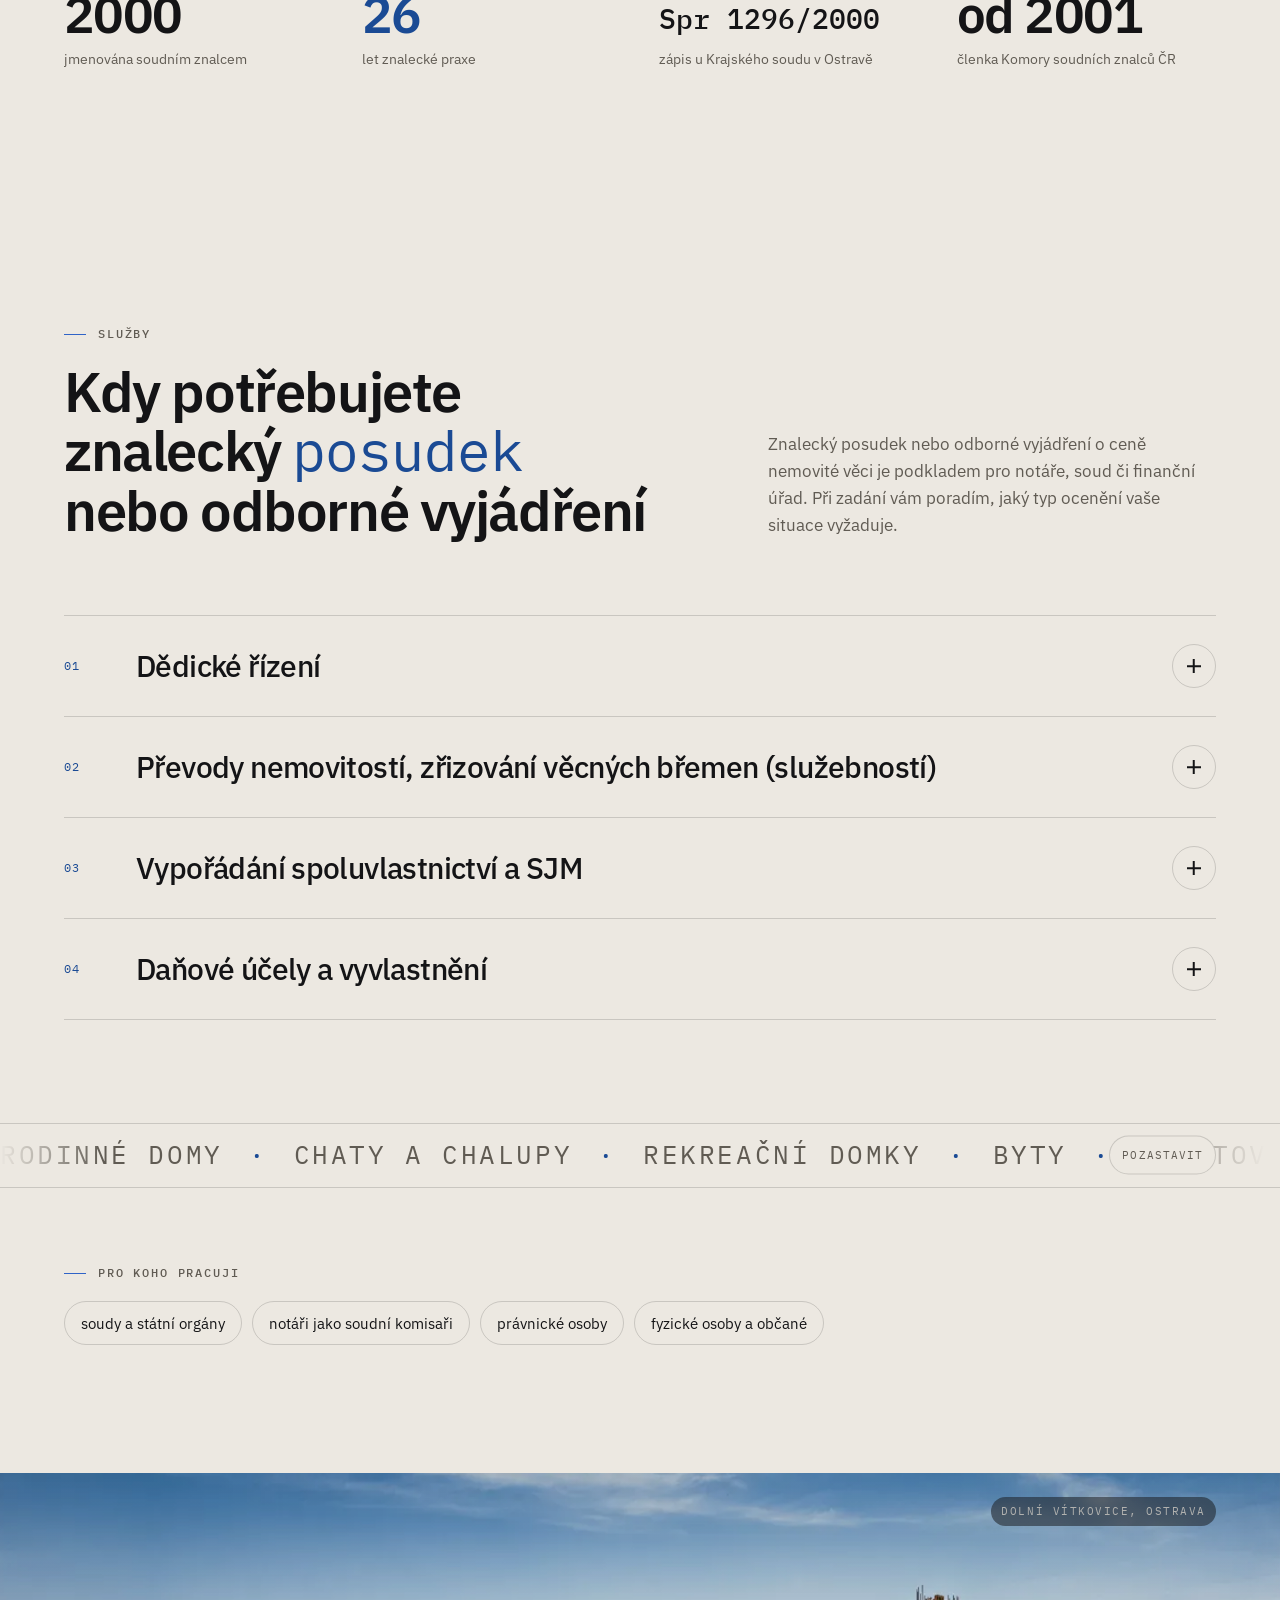
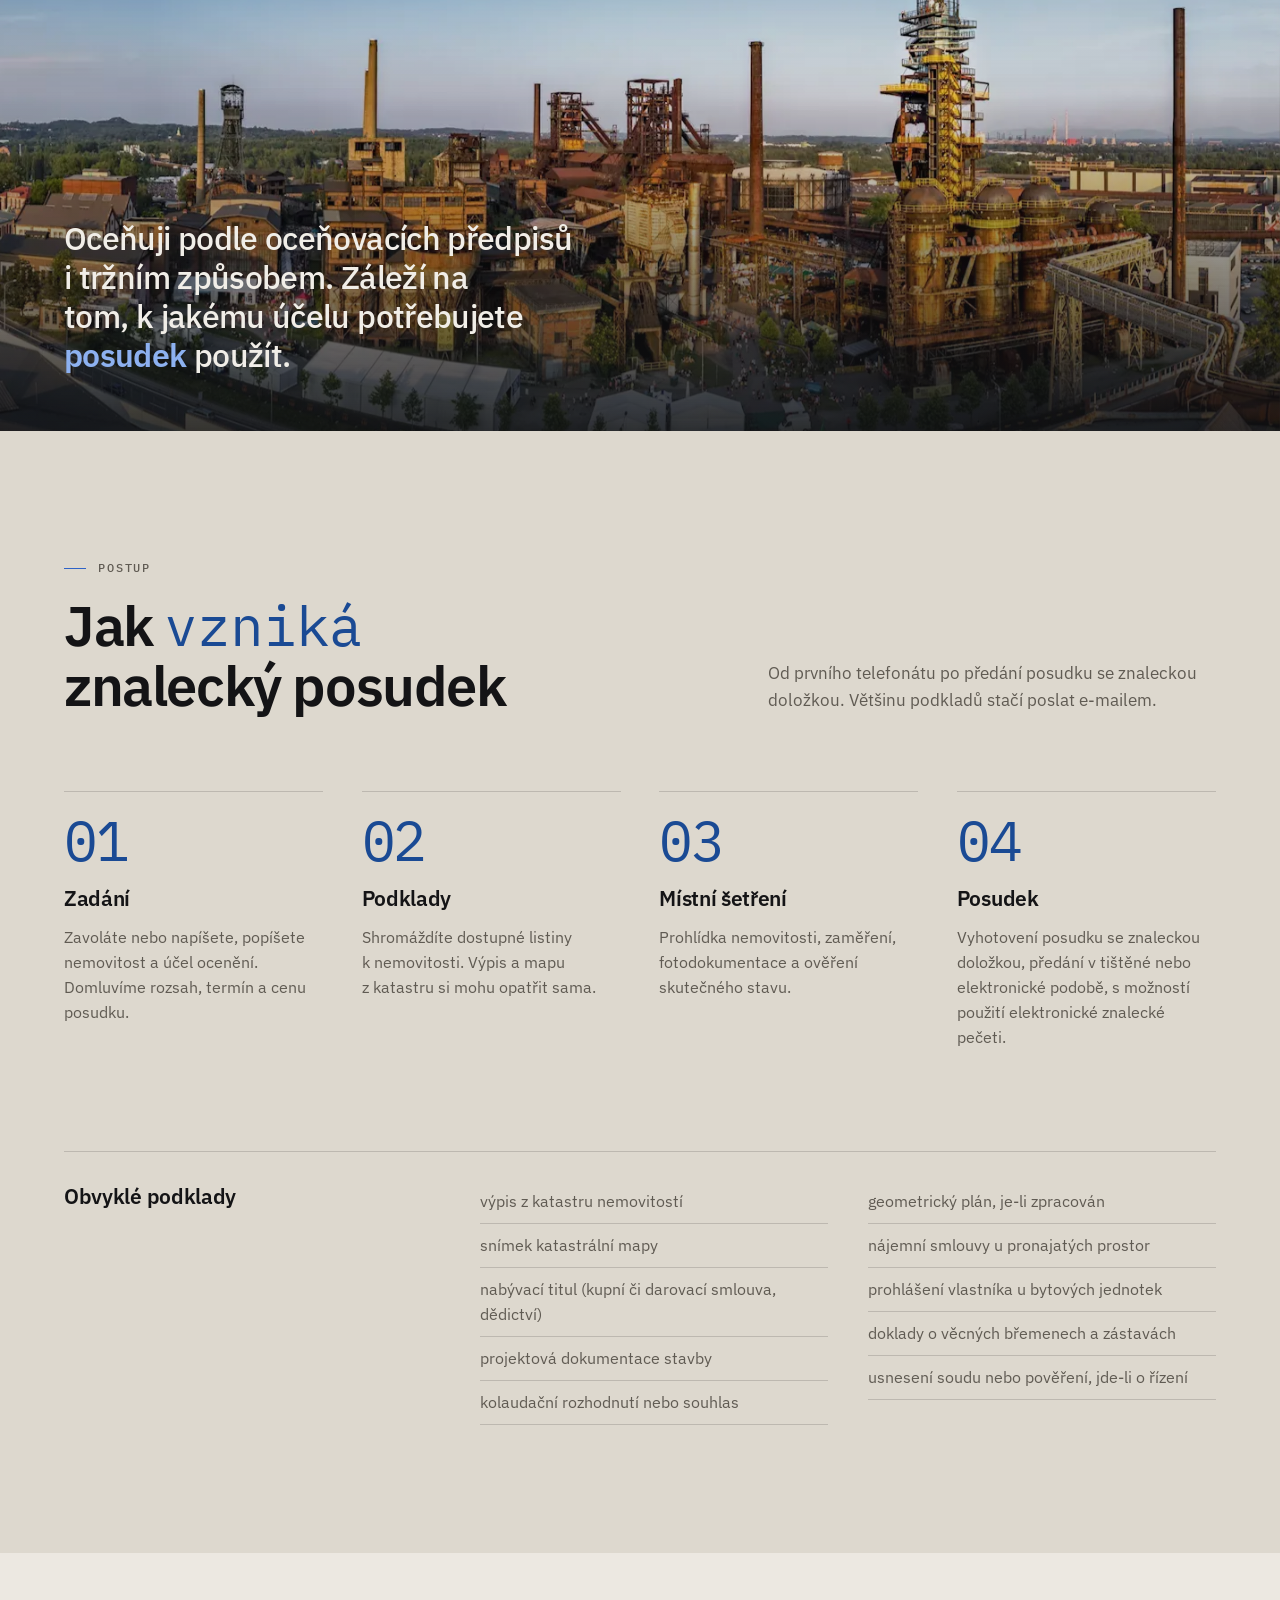
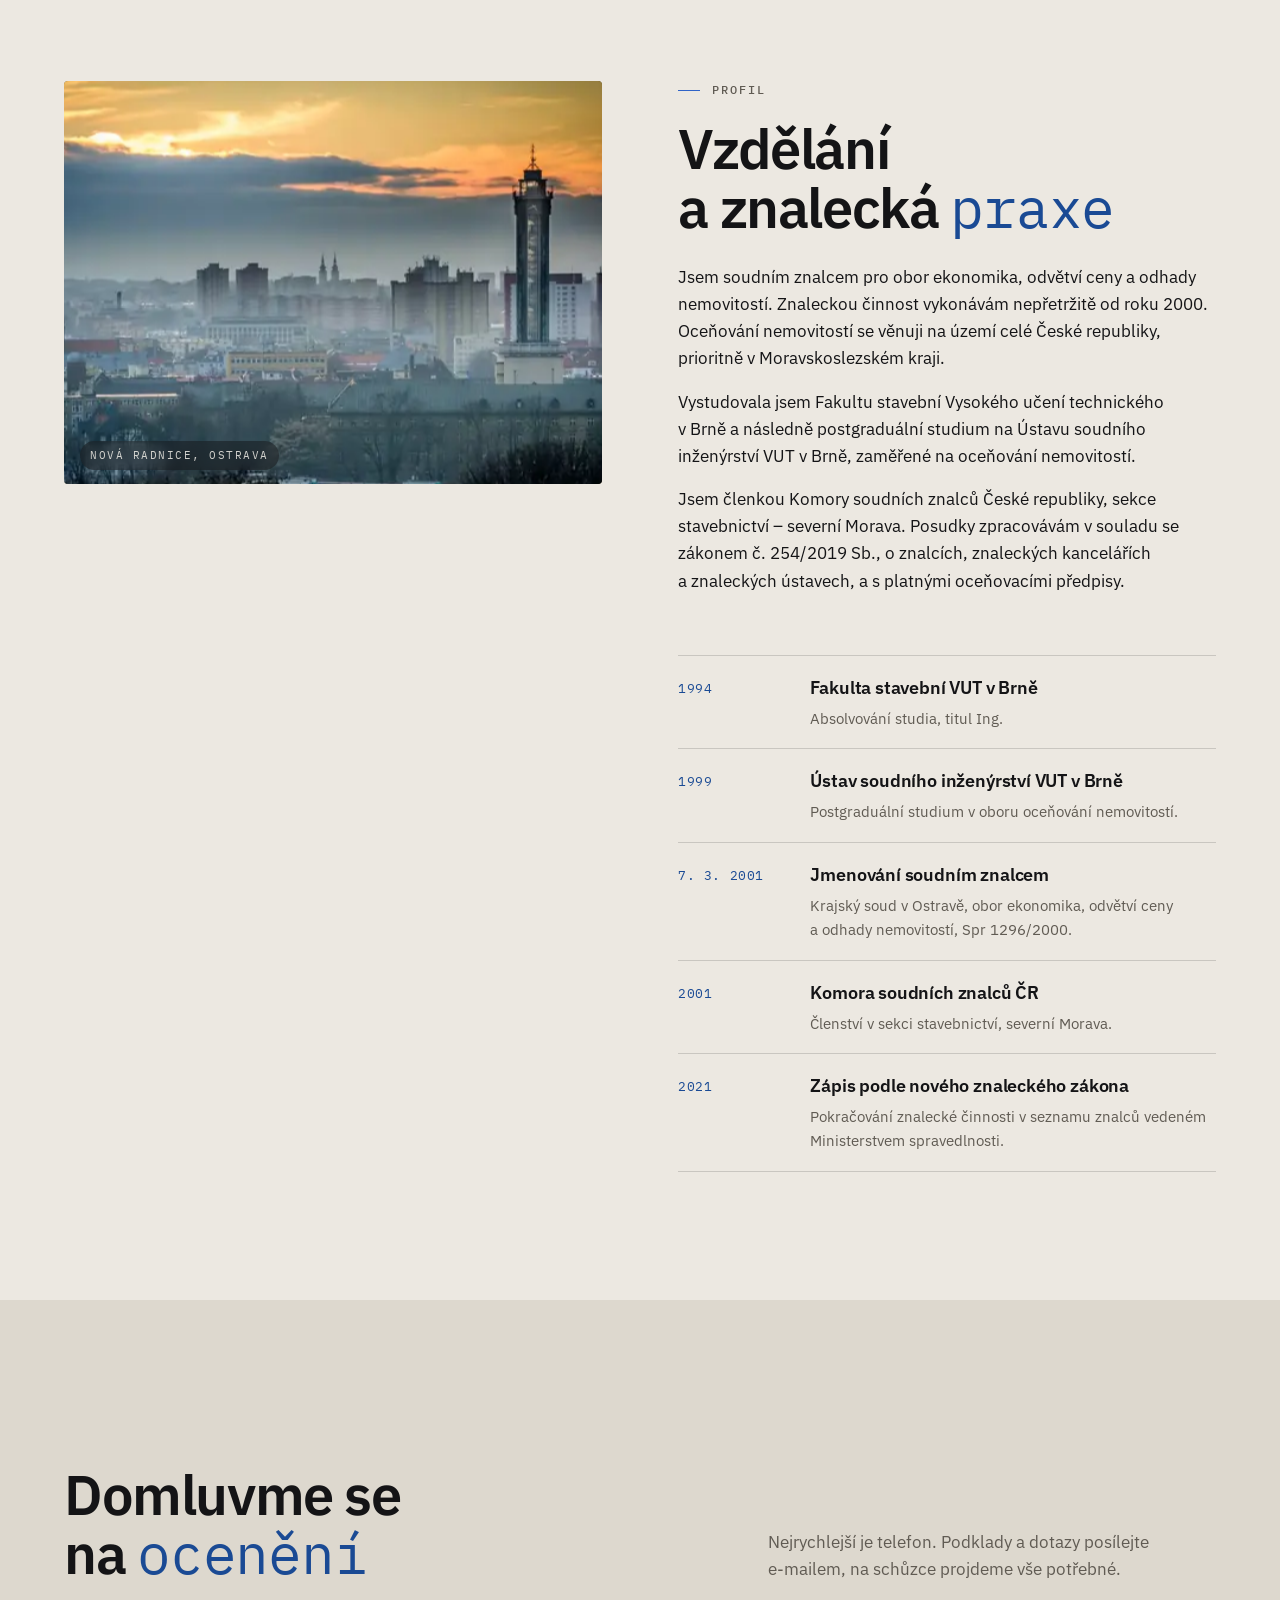
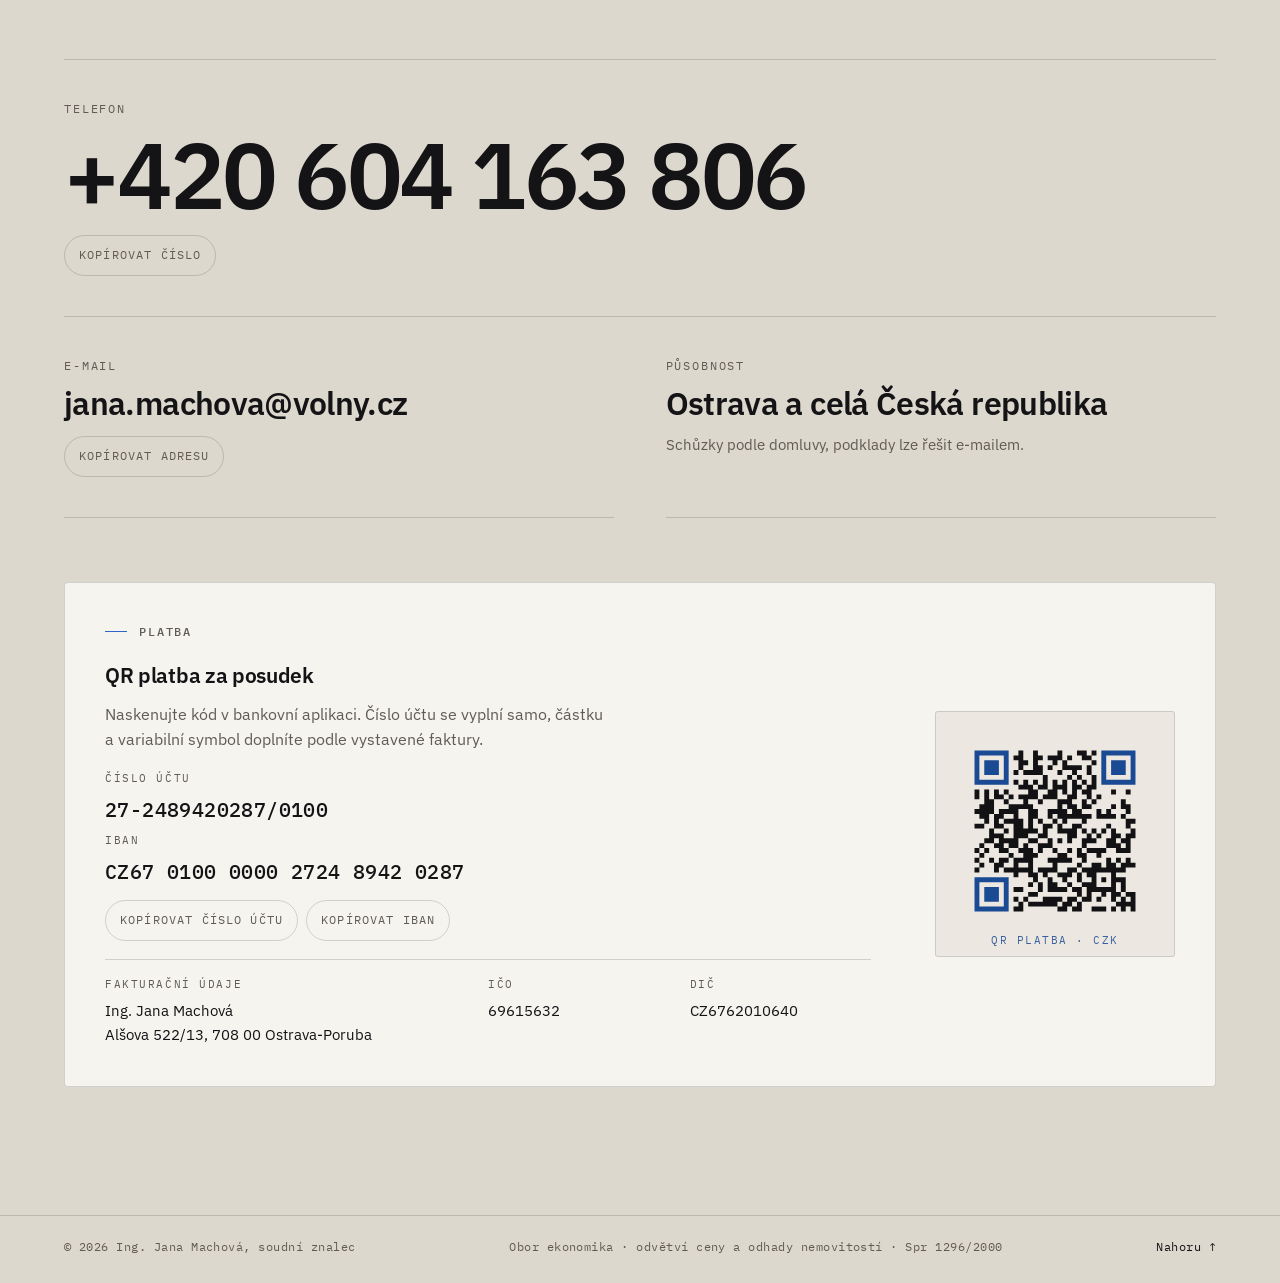
==== commit 42e37238: "Hero zpět s leteckým snímkem, jen s jemnými modrými podtóny; radnice v původních barvách v Profilu S" ====
--- a/index.html
+++ b/index.html
@@ -18,7 +18,7 @@
 <meta property="og:image" content="https://janamachova.cz/img/og-image.jpg">
 <meta property="og:image:width" content="1200">
 <meta property="og:image:height" content="630">
-<meta property="og:image:alt" content="Věž Nové radnice v Ostravě při západu slunce">
+<meta property="og:image:alt" content="Ostrava z výšky za soumraku">
 <meta name="twitter:card" content="summary_large_image">
 <link rel="icon" href="/favicon.ico" sizes="32x32">
 <link rel="icon" type="image/svg+xml" href="/img/icon.svg">
@@ -103,13 +103,13 @@
 
   <!-- ===== HERO ===== -->
   <section class="hero surface-photo" id="top">
-    <figure class="hero__media" style="background-image:url([data-uri])">
+    <figure class="hero__media" style="background-image:url([data-uri])">
       <picture>
         <source media="(max-width: 640px) and (orientation: portrait)" srcset="img/ostrava-hero-portrait-720.webp" type="image/webp">
-        <source srcset="img/ostrava-hero-720.webp 720w, img/ostrava-hero-1200.webp 1000w" sizes="100vw" type="image/webp">
-        <img src="img/ostrava-hero-1200.jpg" width="1000" height="669" alt="Věž Nové radnice v Ostravě při západu slunce" fetchpriority="high" decoding="async" data-fade>
+        <source srcset="img/ostrava-hero-720.webp 720w, img/ostrava-hero-1200.webp 1200w, img/ostrava-hero-1920.webp 1920w" sizes="100vw" type="image/webp">
+        <img src="img/ostrava-hero-1200.jpg" width="1920" height="1280" alt="Ostrava z výšky za soumraku: řeka, parky a rozsvícené ulice města" fetchpriority="high" decoding="async" data-fade>
       </picture>
-      <figcaption class="hero__caption">Nová radnice, Ostrava</figcaption>
+      <figcaption class="hero__caption">Ostrava z&nbsp;výšky</figcaption>
     </figure>
 
     <div class="hero__content">
@@ -299,9 +299,9 @@
   <!-- ===== PROFILE ===== -->
   <section class="profile surface-1" id="profil">
     <div class="container profile__grid">
-      <figure class="profile__media" data-reveal style="background-image:url([data-uri])">
-        <img src="img/ostrava-tower-1000.webp" srcset="img/ostrava-tower-600.webp 600w, img/ostrava-tower-1000.webp 1000w" sizes="(min-width: 900px) 46vw, 100vw" width="1000" height="669" alt="Ostrava z výšky za soumraku: řeka, parky a rozsvícené ulice města" loading="lazy" decoding="async" data-parallax data-fade>
-        <figcaption>Ostrava z&nbsp;výšky</figcaption>
+      <figure class="profile__media" data-reveal style="background-image:url([data-uri])">
+        <img src="img/ostrava-tower-1000.webp" srcset="img/ostrava-tower-600.webp 600w, img/ostrava-tower-1000.webp 1000w" sizes="(min-width: 900px) 46vw, 100vw" width="1000" height="669" alt="Věž Nové radnice v Ostravě při západu slunce, v pozadí panelová sídliště" loading="lazy" decoding="async" data-parallax data-fade>
+        <figcaption>Nová radnice, Ostrava</figcaption>
       </figure>
 
       <div class="profile__text">
--- a/css/style.css
+++ b/css/style.css
@@ -234,6 +234,8 @@
 .header.is-scrolled::after, .menu-open .header::after { opacity: 1; }
 .header.is-hidden { transform: translateY(-100%); }
 .header:focus-within { transform: none; }
+/* over the hero photo the dark light-scheme accent would vanish; the open menu sits on a light surface, so it keeps the default */
+body:not(.menu-open) .header:not(.is-scrolled) :focus-visible { outline-color: #8db1f0; }
 .header__inner {
   width: min(100% - 2 * var(--gutter), var(--max));
   margin-inline: auto;
@@ -242,7 +244,7 @@
 }
 .brand { display: flex; flex-direction: column; line-height: 1.1; min-width: 0; padding-block: 4px; }
 .brand__name { font-weight: 600; letter-spacing: -.01em; white-space: nowrap; }
-.brand__role { font-family: var(--font-mono); font-size: .66rem; letter-spacing: .14em; text-transform: uppercase; color: #8db1f0; margin-top: 3px; }
+.brand__role { font-family: var(--font-mono); font-size: .66rem; letter-spacing: .14em; text-transform: uppercase; color: #b7cdf7; margin-top: 3px; }
 .header.is-scrolled .brand__role, .menu-open .header .brand__role { color: var(--accent-text); }
 .nav { display: flex; gap: clamp(18px, 2.4vw, 36px); margin-left: auto; }
 .nav a {
@@ -358,7 +360,7 @@
   background-size: cover; background-position: center;
 }
 .hero__media picture, .hero__media img {
-  width: 100%; height: 100%; object-fit: cover; object-position: 62% 50%;
+  width: 100%; height: 100%; object-fit: cover; object-position: 50% 45%;
 }
 .js .hero__media img { transform: scale(1.08); transition: transform 2.4s var(--ease-out), opacity .6s var(--ease); }
 .js.is-ready .hero__media img { transform: scale(1); }
@@ -370,8 +372,10 @@
 }
 .hero__caption {
   position: absolute; right: var(--gutter); top: calc(var(--header-h) + 24px);
-  font-family: var(--font-mono); font-size: .68rem; letter-spacing: .14em; text-transform: uppercase; color: rgba(241, 238, 232, .7);
-}
+  font-family: var(--font-mono); font-size: .68rem; letter-spacing: .14em; text-transform: uppercase; color: rgba(241, 238, 232, .9);
+  background: rgba(18, 18, 20, .5); padding: 6px 10px; border-radius: 999px; -webkit-backdrop-filter: blur(6px); backdrop-filter: blur(6px);
+}
+.hero .eyebrow { color: rgba(241, 238, 232, .8); }
 .hero__content {
   width: min(100%, var(--max)); margin-inline: auto;
   align-self: end;
@@ -544,7 +548,8 @@
 }
 .band__caption {
   position: absolute; right: var(--gutter); top: 24px;
-  font-family: var(--font-mono); font-size: .68rem; letter-spacing: .14em; text-transform: uppercase; color: rgba(241, 238, 232, .75);
+  font-family: var(--font-mono); font-size: .68rem; letter-spacing: .14em; text-transform: uppercase; color: rgba(241, 238, 232, .9);
+  background: rgba(18, 18, 20, .5); padding: 6px 10px; border-radius: 999px; -webkit-backdrop-filter: blur(6px); backdrop-filter: blur(6px);
 }
 .band__quote {
   width: min(100% - 2 * var(--gutter), var(--max)); margin-inline: auto;
@@ -640,9 +645,8 @@
 .js .contact__item--wide .contact__value { color: var(--muted); opacity: .55; transition: color 1.1s var(--ease) .35s, opacity .9s var(--ease) .3s, transform .9s var(--ease-out) .25s; transform: translateX(-10px); display: inline-block; }
 .js .contact__item--wide.is-visible .contact__value { color: var(--fg); opacity: 1; transform: none; }
 .js .contact__item--wide.is-visible a.contact__value:hover { color: var(--accent-text); }
-.contact__links { display: flex; flex-wrap: wrap; gap: 8px 22px; margin-top: 6px; }
-.contact__map { display: inline-flex; align-items: center; gap: 8px; font-family: var(--font-mono); font-size: .76rem; letter-spacing: .12em; text-transform: uppercase; color: var(--accent-text); }
-.contact__map, .contact__embed-caption a, .footer__top { padding-block: 11px; margin-block: -11px; }
+.contact__note { color: var(--muted); font-size: .95rem; }
+.footer__top { padding-block: 11px; margin-block: -11px; }
 .copy {
   justify-self: start; margin-top: 4px;
   font-family: var(--font-mono); font-size: .72rem; letter-spacing: .1em; text-transform: uppercase;
@@ -651,31 +655,6 @@
 }
 .copy:hover { color: var(--fg); border-color: var(--fg); }
 @media (max-width: 800px) { .contact__grid { grid-template-columns: 1fr; } }
-.contact__embed {
-  position: relative;
-  margin-top: clamp(36px, 5vw, 64px);
-  border: 1px solid var(--line); border-radius: 4px; overflow: hidden;
-  background: var(--card);
-}
-.contact__embed::before {
-  /* visible only while the map has not painted (slow network or iframes blocked) */
-  content: "Google Maps · Alšova 522/13, Ostrava-Poruba";
-  position: absolute; left: 0; right: 0; top: clamp(130px, 22vh, 210px); text-align: center;
-  font-family: var(--font-mono); font-size: .72rem; letter-spacing: .14em; text-transform: uppercase; color: var(--muted);
-}
-.contact__embed iframe {
-  position: relative; display: block; width: 100%; border: 0;
-  height: clamp(280px, 48vh, 460px);
-  filter: grayscale(1) contrast(1.05);
-  transition: filter .5s var(--ease);
-}
-.contact__embed:hover iframe { filter: none; }
-.contact__embed-caption {
-  display: flex; justify-content: space-between; align-items: center; gap: 12px 24px; flex-wrap: wrap;
-  padding: 14px 18px; border-top: 1px solid var(--line);
-  font-family: var(--font-mono); font-size: .76rem; letter-spacing: .06em; color: var(--muted);
-}
-.contact__embed-caption a { display: inline-flex; align-items: center; gap: 8px; color: var(--accent-text); letter-spacing: .12em; text-transform: uppercase; }
 
 /* ---------- payment (QR) ---------- */
 .pay { margin-top: clamp(36px, 5vw, 64px); }
@@ -711,30 +690,31 @@
 /* the hint and the click only matter in dark mode, where the code is inverted */
 .pay__qr::before {
   position: absolute; left: 50%; top: 6px; transform: translateX(-50%);
-  font-family: var(--font-mono); font-size: .52rem; letter-spacing: .14em; text-transform: uppercase; color: var(--qr-finder); opacity: 0; transition: opacity .3s var(--ease); white-space: nowrap;
+  /* .66rem is the smallest size used elsewhere; the strings are kept short enough for the 176px tile */
+  font-family: var(--font-mono); font-size: .66rem; letter-spacing: .04em; text-transform: uppercase; color: var(--qr-finder); opacity: 0; transition: opacity .3s var(--ease); white-space: nowrap;
 }
 @media (prefers-color-scheme: dark) {
   :root:not([data-theme="light"]) .pay__qr { cursor: pointer; }
   :root:not([data-theme="light"]) .pay__qr::before { content: "klepnutím zůstane světlý"; }
   :root:not([data-theme="light"]) .pay__qr:hover::before, :root:not([data-theme="light"]) .pay__qr.is-light::before { opacity: .8; }
-  :root:not([data-theme="light"]) .pay__qr.is-light::before { content: "světlá verze · klepnutím zpět"; }
+  :root:not([data-theme="light"]) .pay__qr.is-light::before { content: "klepnutím zpět"; }
 }
 :root[data-theme="dark"] .pay__qr { cursor: pointer; }
 :root[data-theme="dark"] .pay__qr::before { content: "klepnutím zůstane světlý"; }
 :root[data-theme="dark"] .pay__qr:hover::before, :root[data-theme="dark"] .pay__qr.is-light::before { opacity: .8; }
-:root[data-theme="dark"] .pay__qr.is-light::before { content: "světlá verze · klepnutím zpět"; }
+:root[data-theme="dark"] .pay__qr.is-light::before { content: "klepnutím zpět"; }
 @media (hover: none) {
-  :root[data-theme="dark"] .pay__qr::before { content: "klepnutím přepnete světlou verzi"; opacity: .7; }
-  :root[data-theme="dark"] .pay__qr.is-light::before { content: "světlá verze · klepnutím zpět"; }
+  :root[data-theme="dark"] .pay__qr::before { content: "klepnutím zesvětlíte kód"; opacity: .7; }
+  :root[data-theme="dark"] .pay__qr.is-light::before { content: "klepnutím zpět"; }
 }
 @media (hover: none) and (prefers-color-scheme: dark) {
-  :root:not([data-theme="light"]) .pay__qr::before { content: "klepnutím přepnete světlou verzi"; opacity: .7; }
-  :root:not([data-theme="light"]) .pay__qr.is-light::before { content: "světlá verze · klepnutím zpět"; }
+  :root:not([data-theme="light"]) .pay__qr::before { content: "klepnutím zesvětlíte kód"; opacity: .7; }
+  :root:not([data-theme="light"]) .pay__qr.is-light::before { content: "klepnutím zpět"; }
 }
 .pay__qr::after {
   content: "QR PLATBA · CZK";
   position: absolute; left: 50%; bottom: 8px; transform: translateX(-50%);
-  font-family: var(--font-mono); font-size: .56rem; letter-spacing: .18em; color: var(--qr-finder); white-space: nowrap; opacity: .85;
+  font-family: var(--font-mono); font-size: .66rem; letter-spacing: .14em; color: var(--qr-finder); white-space: nowrap; opacity: .85;
 }
 .pay__qr img, .pay__qr svg { width: 100%; height: auto; display: block; }
 .pay__qr svg { width: 100%; height: auto; display: block; }
@@ -762,7 +742,7 @@
 .footer__top { color: var(--fg); }
 
 /* ---------- light sweeps: a soft beam crosses the photos every ~14 s ---------- */
-.hero__media::before, .band__media::before, .profile__media::before, .intro__portrait::before, .pay__qr .sweep {
+.hero__media::before, .band__media::before, .profile__media::before, .intro__portrait::before {
   content: ""; position: absolute; inset: -20% -40%; z-index: 1; pointer-events: none;
   background: linear-gradient(115deg, transparent 42%, rgba(225, 235, 255, .10) 49%, rgba(225, 235, 255, .16) 50%, rgba(225, 235, 255, .10) 51%, transparent 58%);
   transform: translateX(-70%);
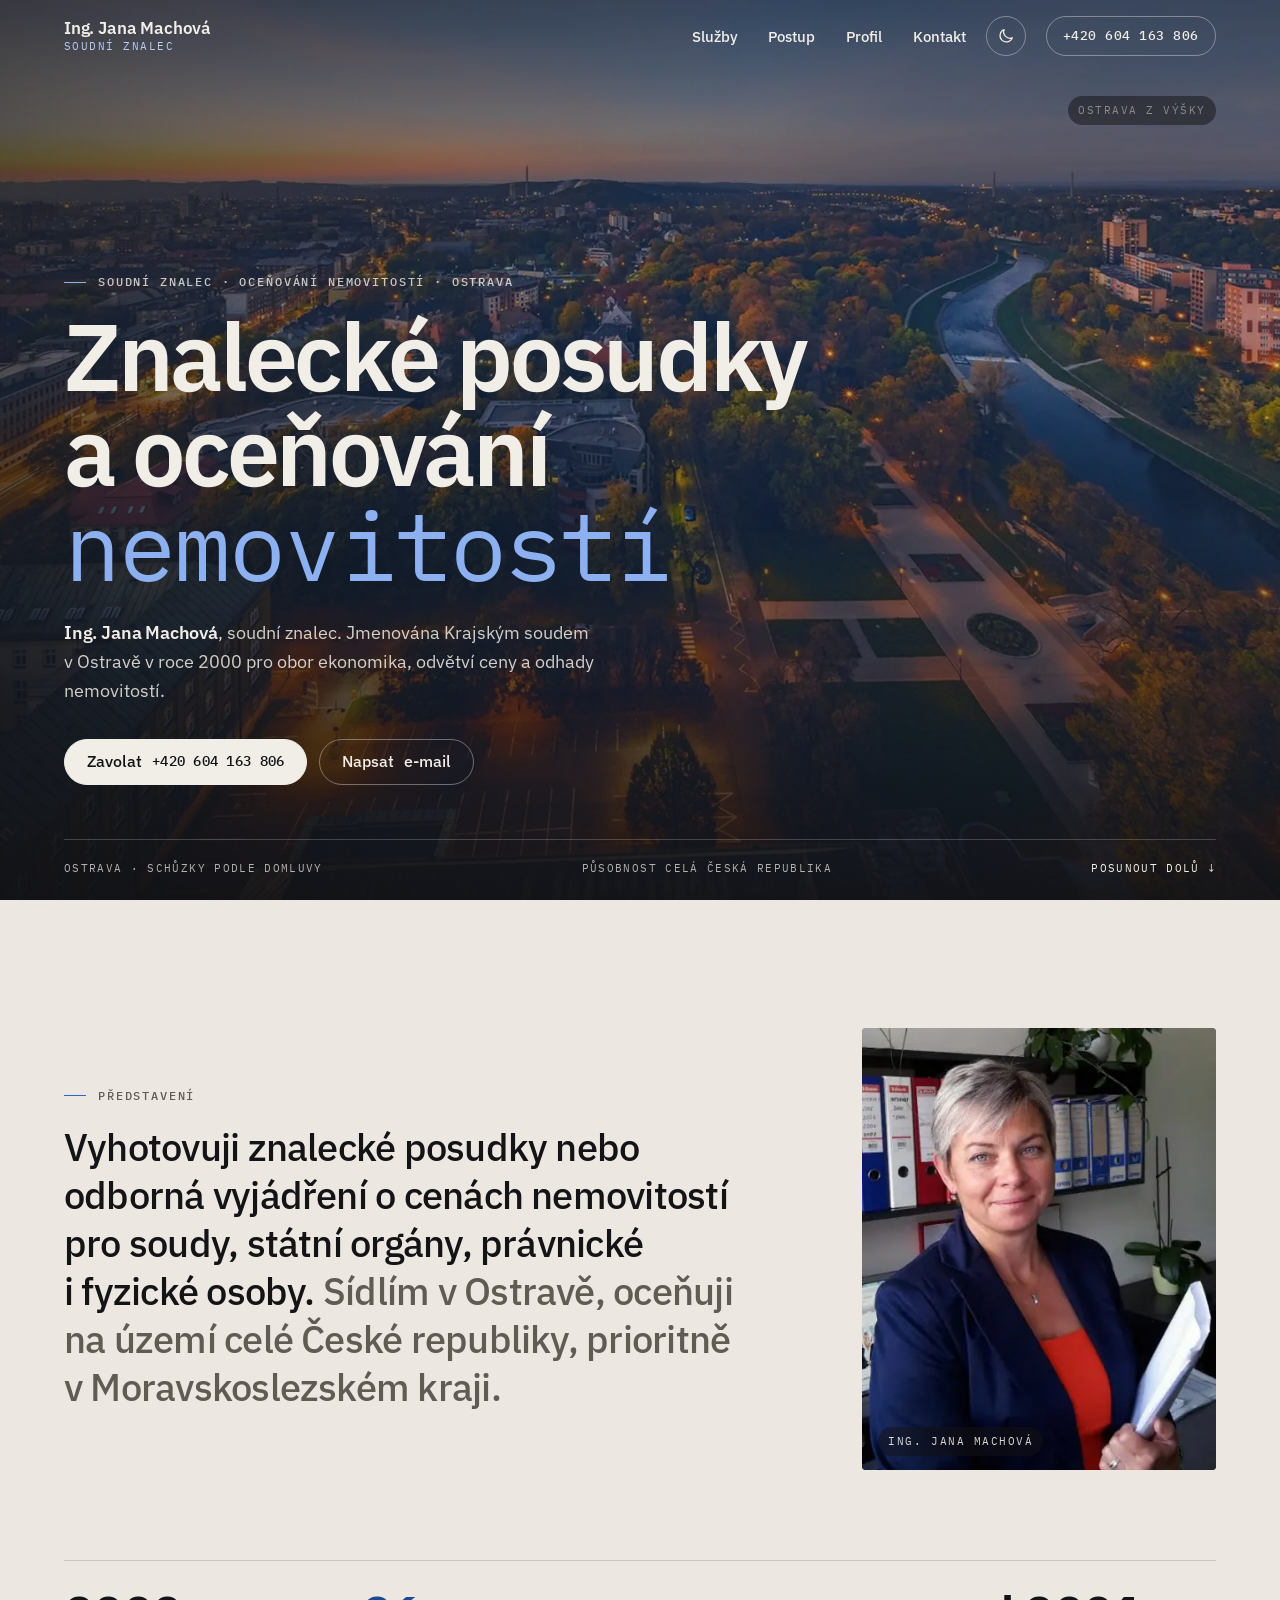
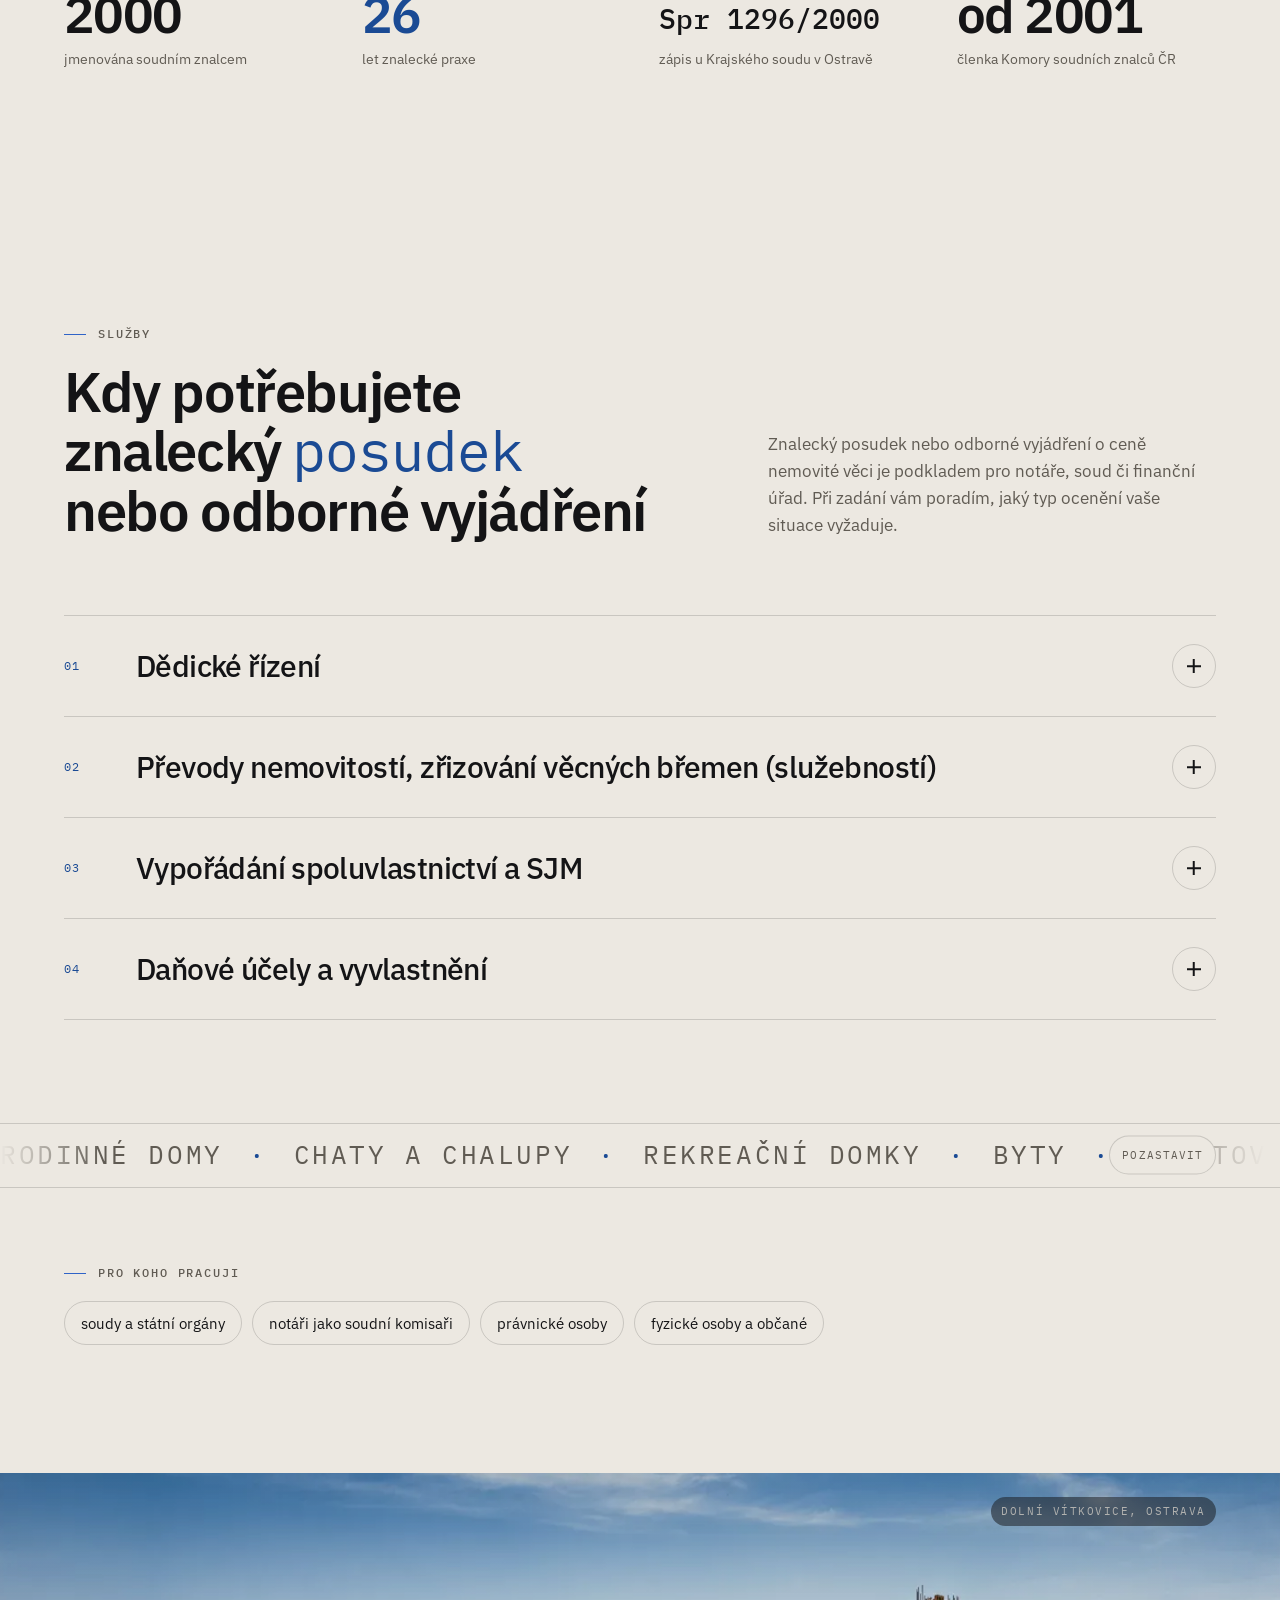
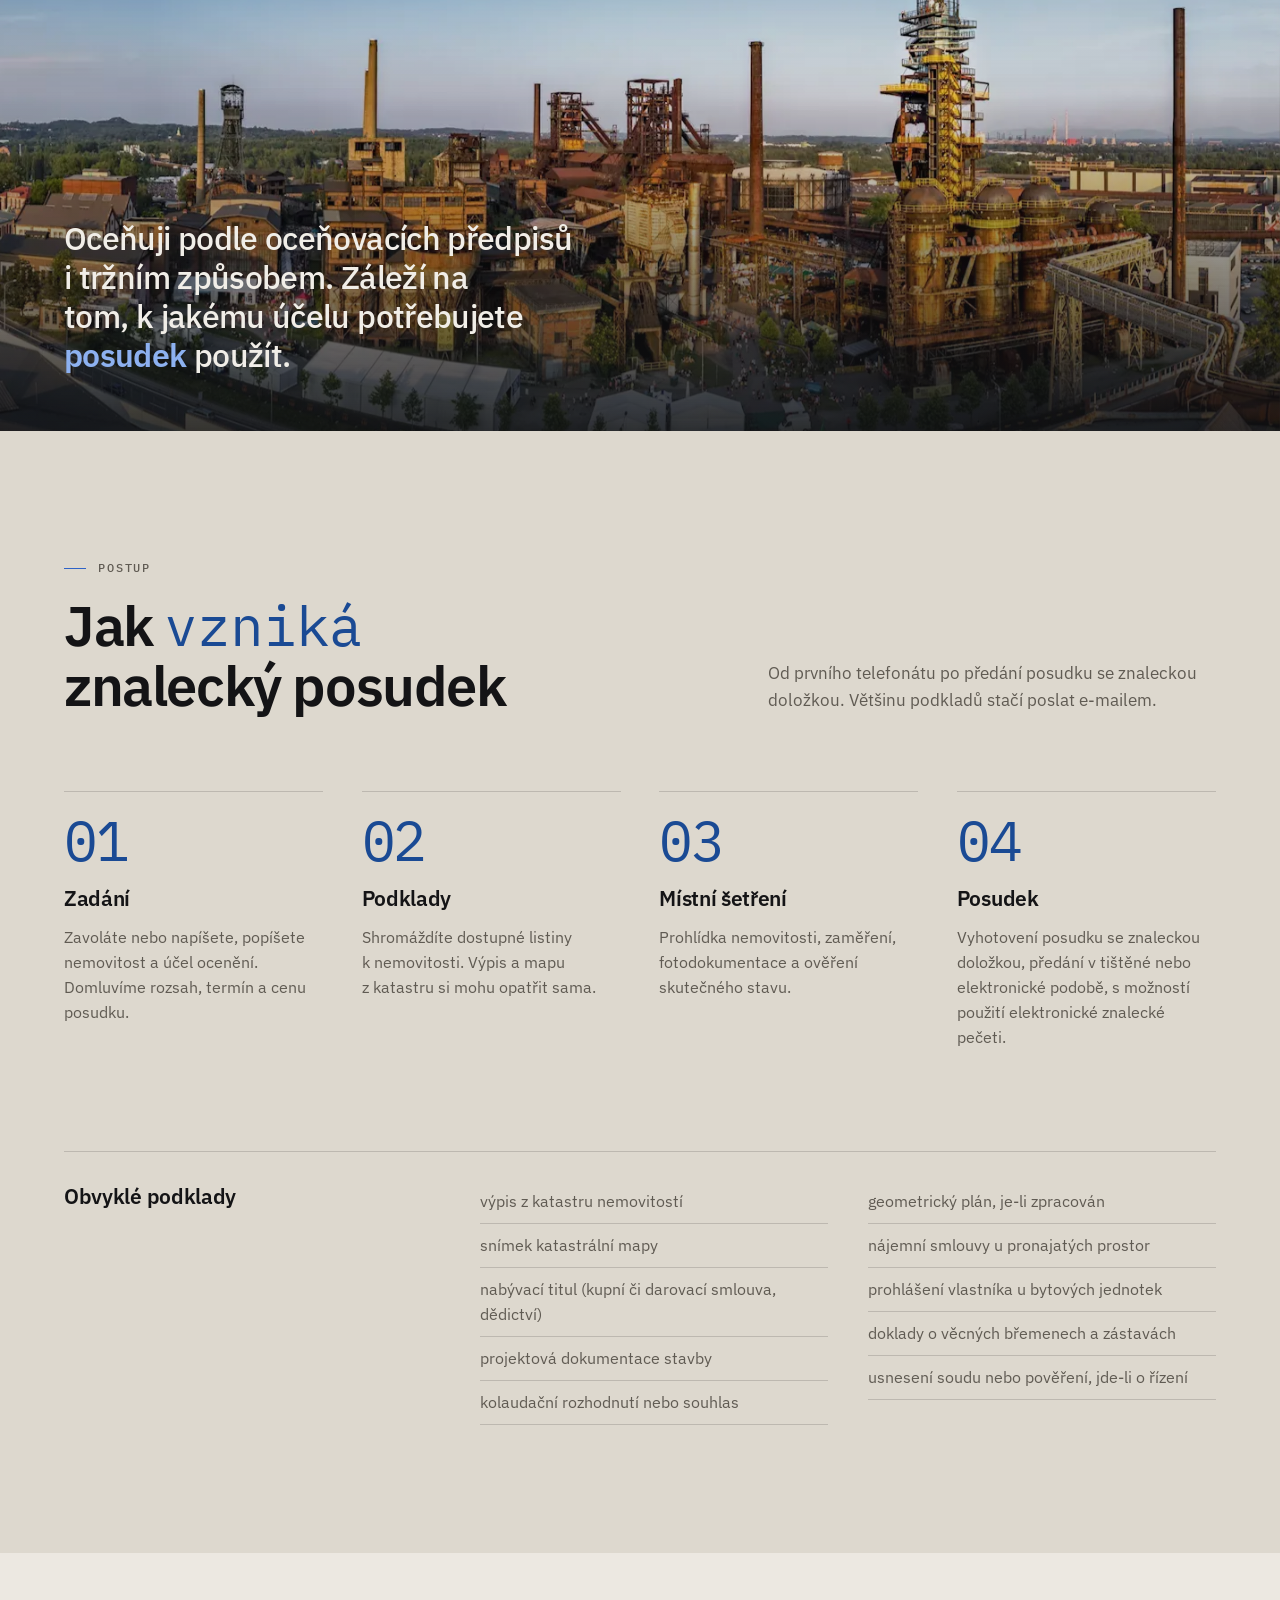
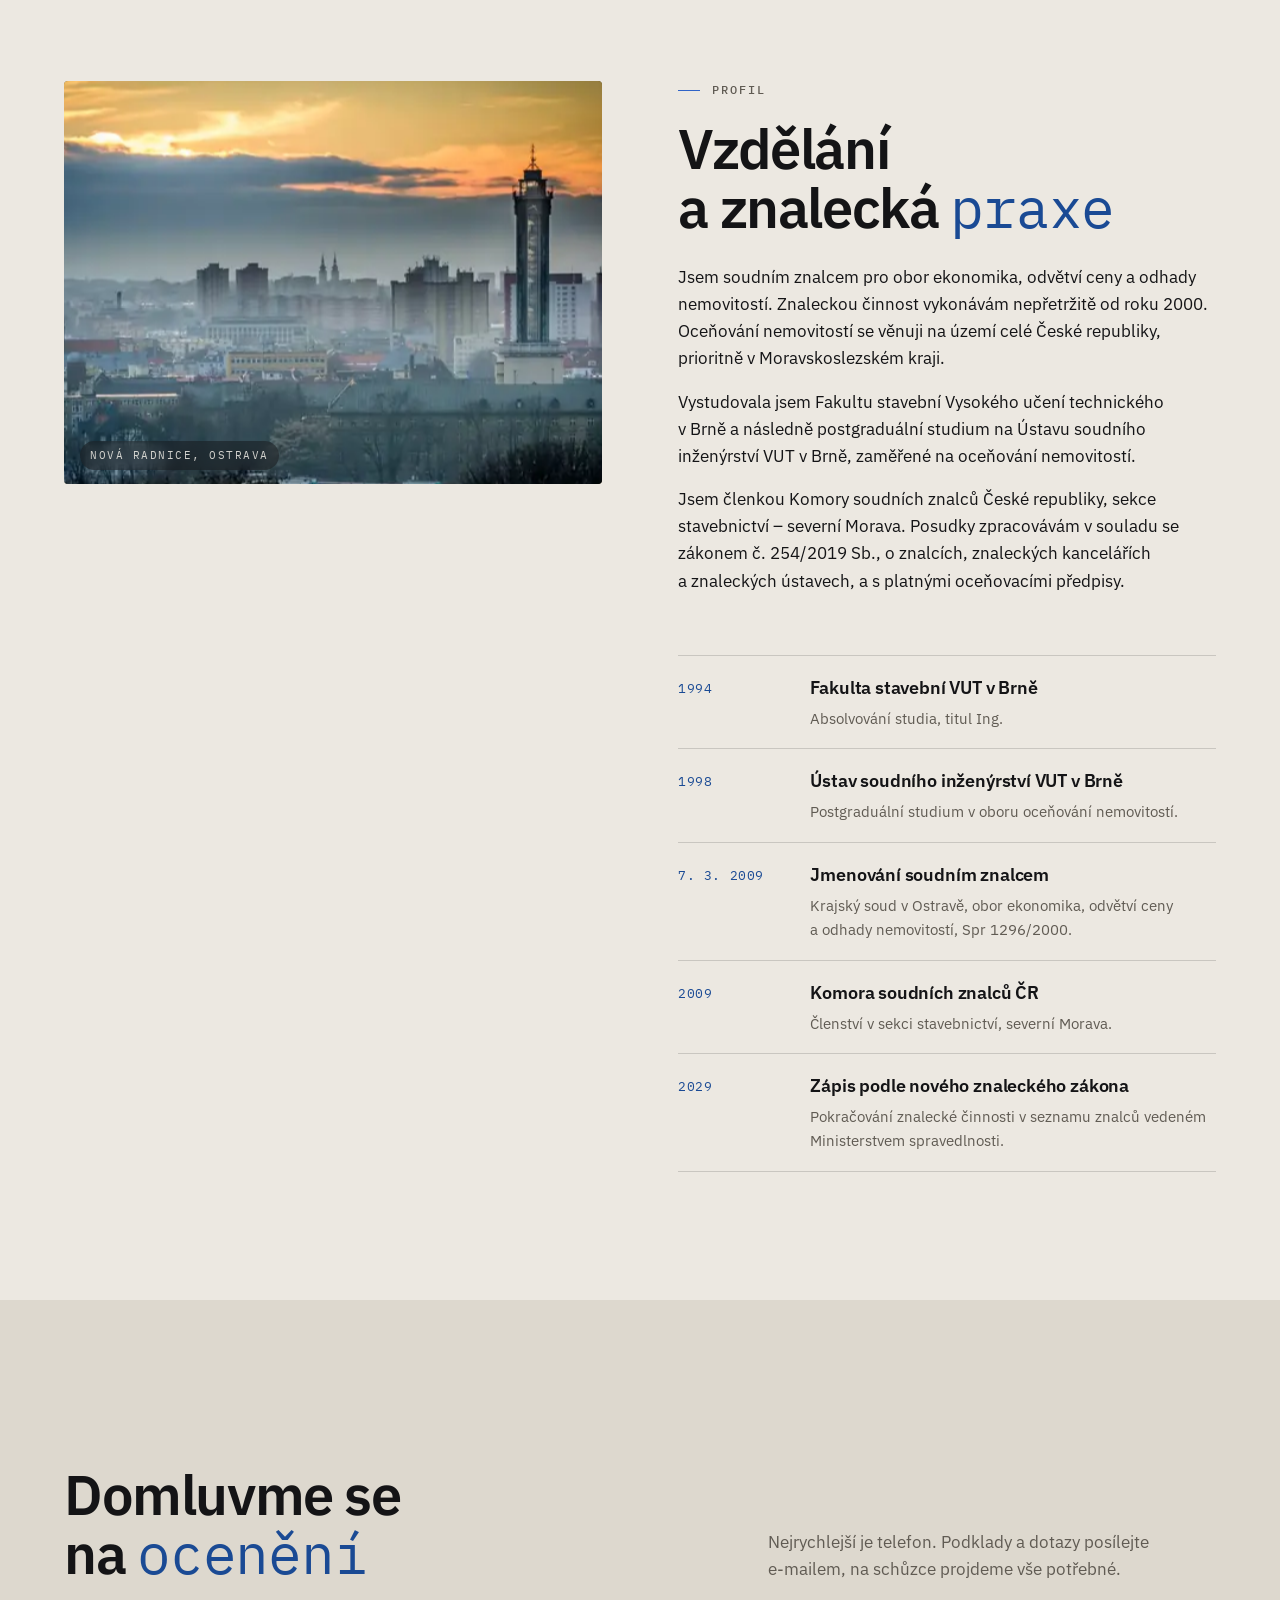
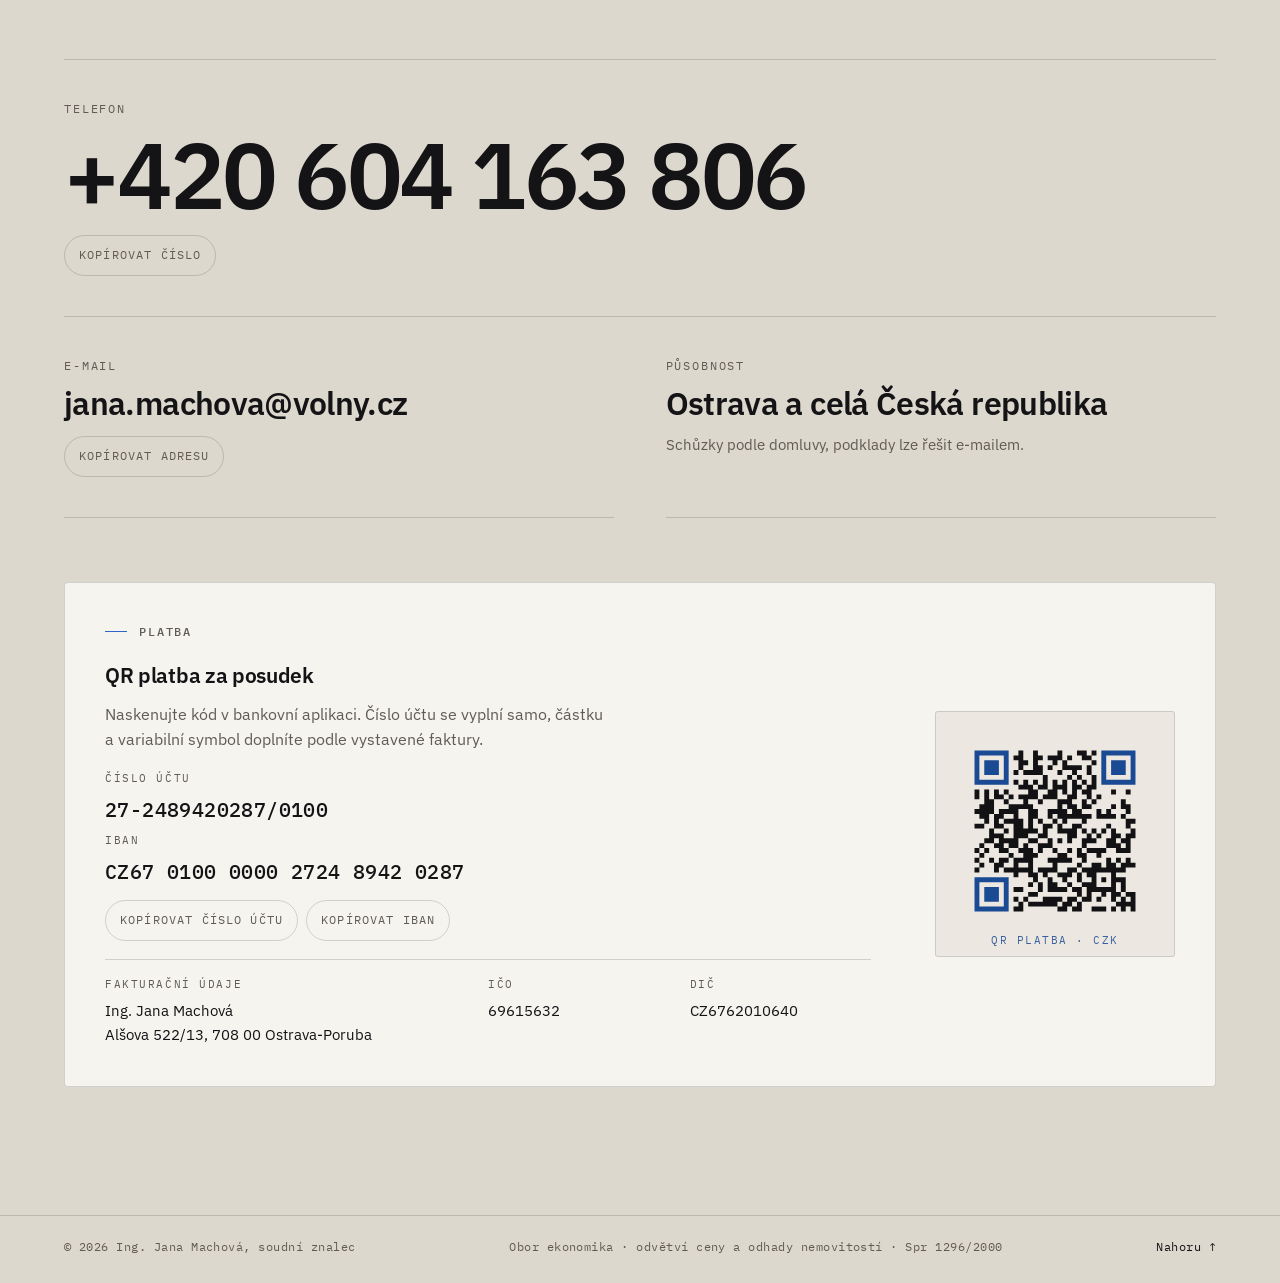
==== commit fdef3f37: "SEO: sitemap.xml, robots Sitemap řádek, titulek/popis pro hledání, JSON-LD bez PSČ a s oblastí působ" ====
--- a/index.html
+++ b/index.html
@@ -3,8 +3,8 @@
 <head>
 <meta charset="utf-8">
 <meta name="viewport" content="width=device-width, initial-scale=1, viewport-fit=cover">
-<title>Ing. Jana Machová – soudní znalec, odhady nemovitostí Ostrava</title>
-<meta name="description" content="Znalecké posudky a odborná vyjádření o cenách nemovitostí pro dědická řízení, převody, věcná břemena a vypořádání spoluvlastnictví. Soudní znalec v Ostravě od roku 2000, působnost celá ČR.">
+<title>Soudní znalec Ostrava – ocenění nemovitostí | Jana Machová</title>
+<meta name="description" content="Soudní znalec v Ostravě: znalecké posudky a ocenění nemovitostí pro dědictví, převody, věcná břemena a vypořádání SJM. Praxe od roku 2000, celá ČR.">
 <link rel="canonical" href="https://janamachova.cz/">
 <meta name="color-scheme" content="light dark">
 <meta name="theme-color" id="themeColor" media="(prefers-color-scheme: light)" content="#ece8e1">
@@ -42,10 +42,13 @@
   "address": {
     "@type": "PostalAddress",
     "addressLocality": "Ostrava",
-    "postalCode": "708 00",
     "addressCountry": "CZ"
   },
-  "areaServed": { "@type": "Country", "name": "Česká republika" },
+  "areaServed": [
+    { "@type": "City", "name": "Ostrava" },
+    { "@type": "AdministrativeArea", "name": "Moravskoslezský kraj" },
+    { "@type": "Country", "name": "Česká republika" }
+  ],
   "founder": { "@type": "Person", "name": "Jana Machová", "honorificPrefix": "Ing.", "jobTitle": "Soudní znalec" }
 }
 </script>
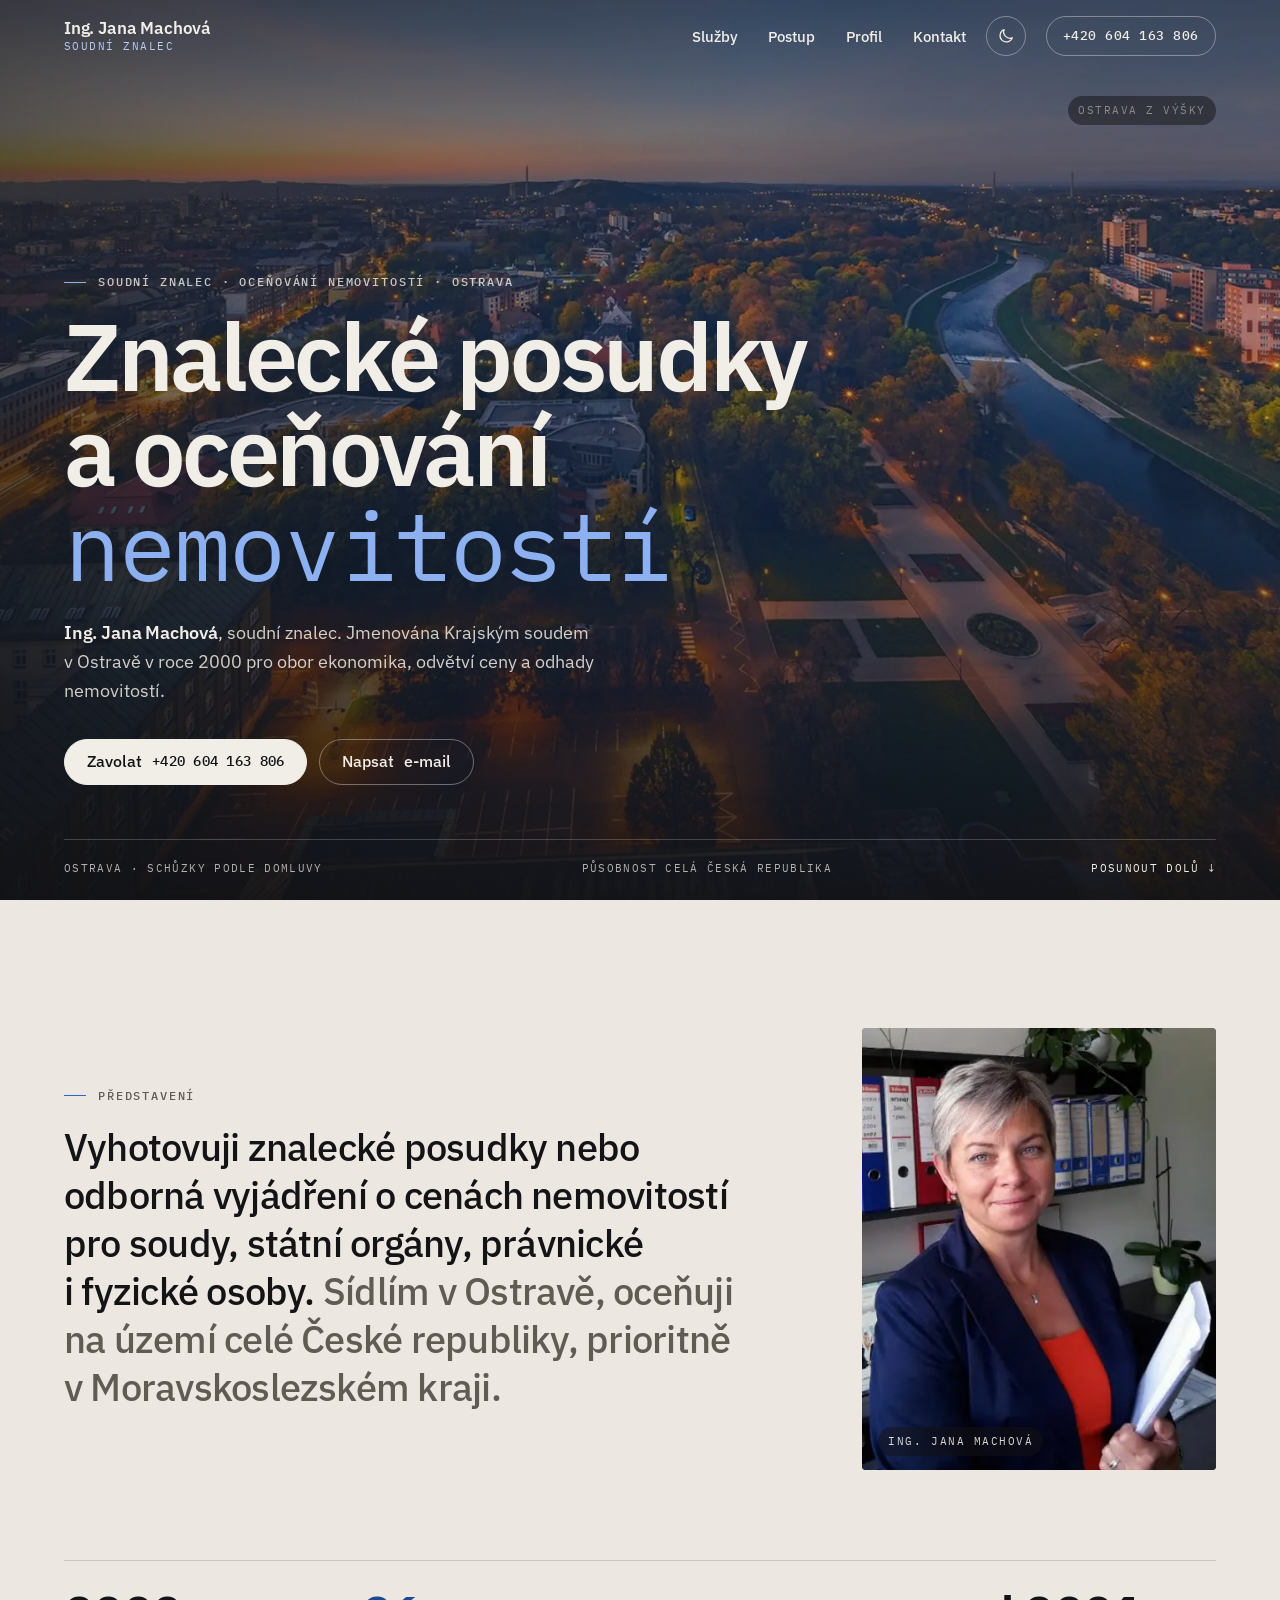
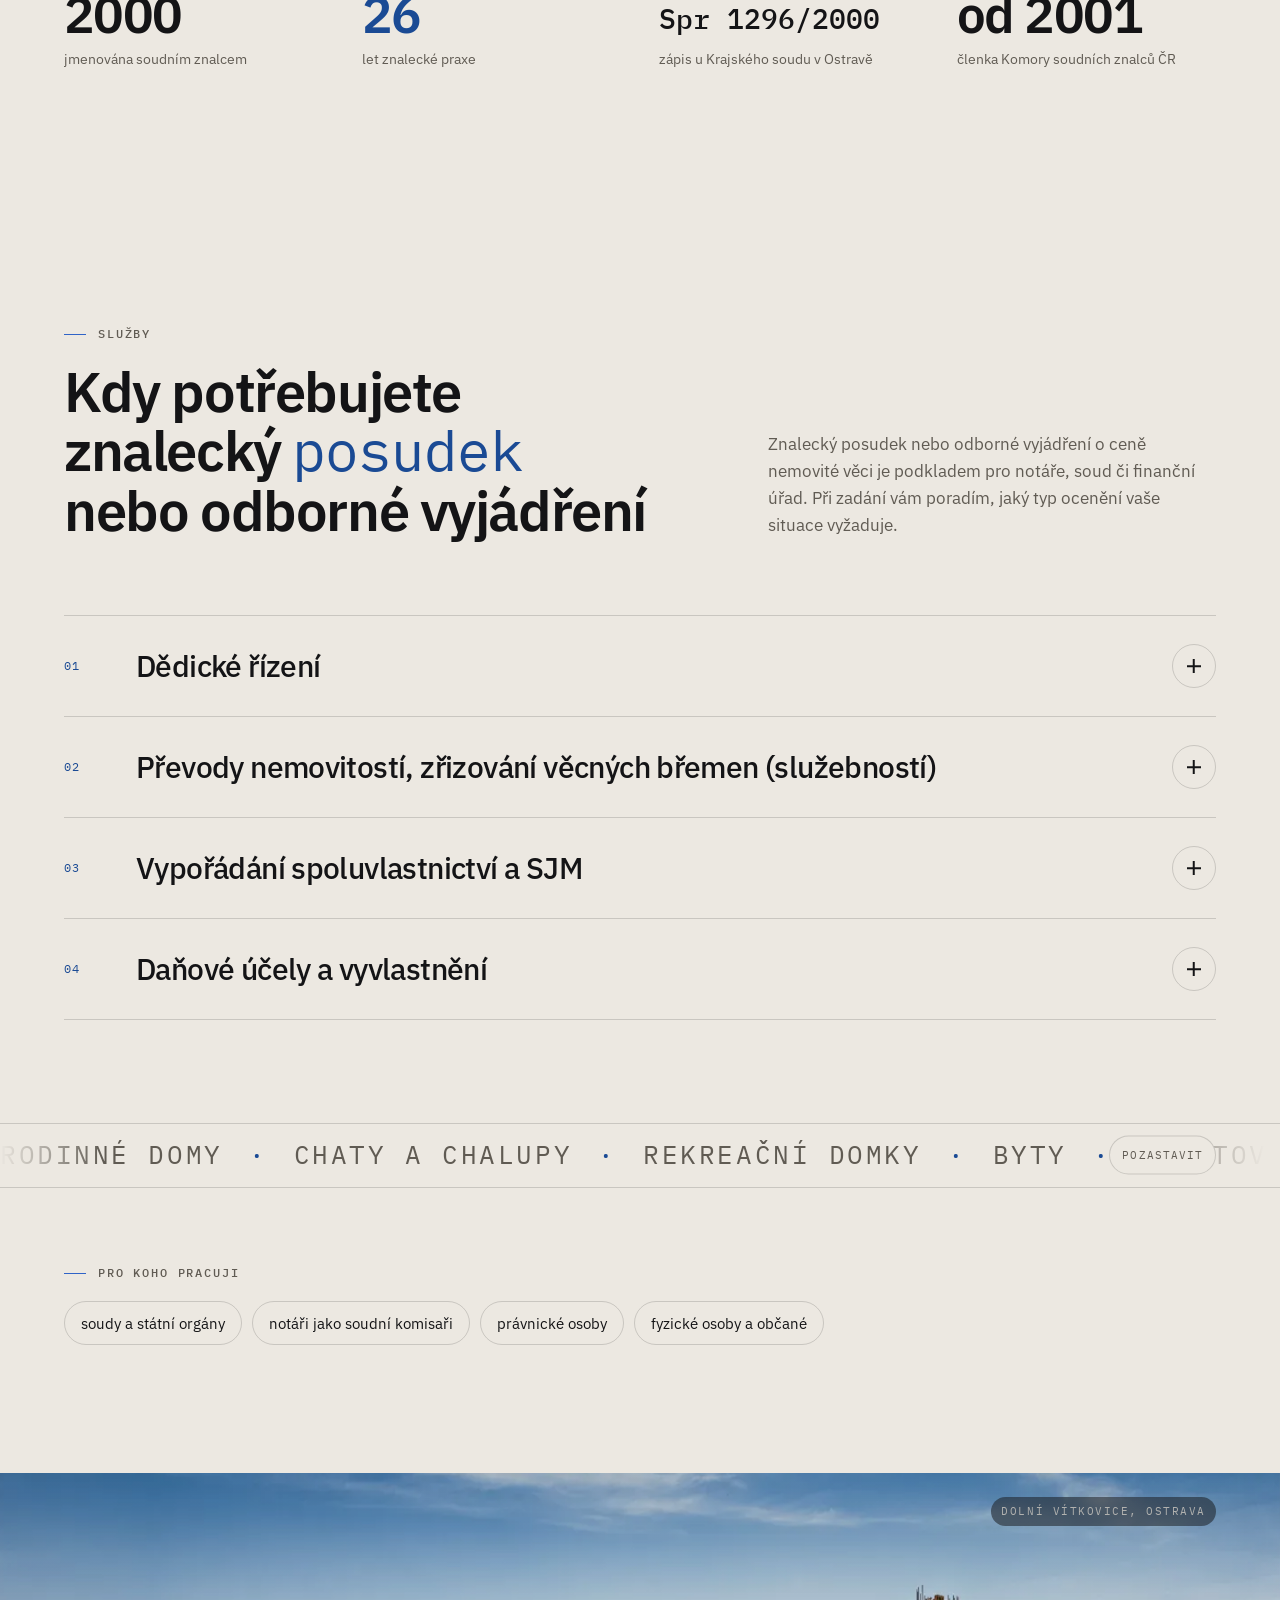
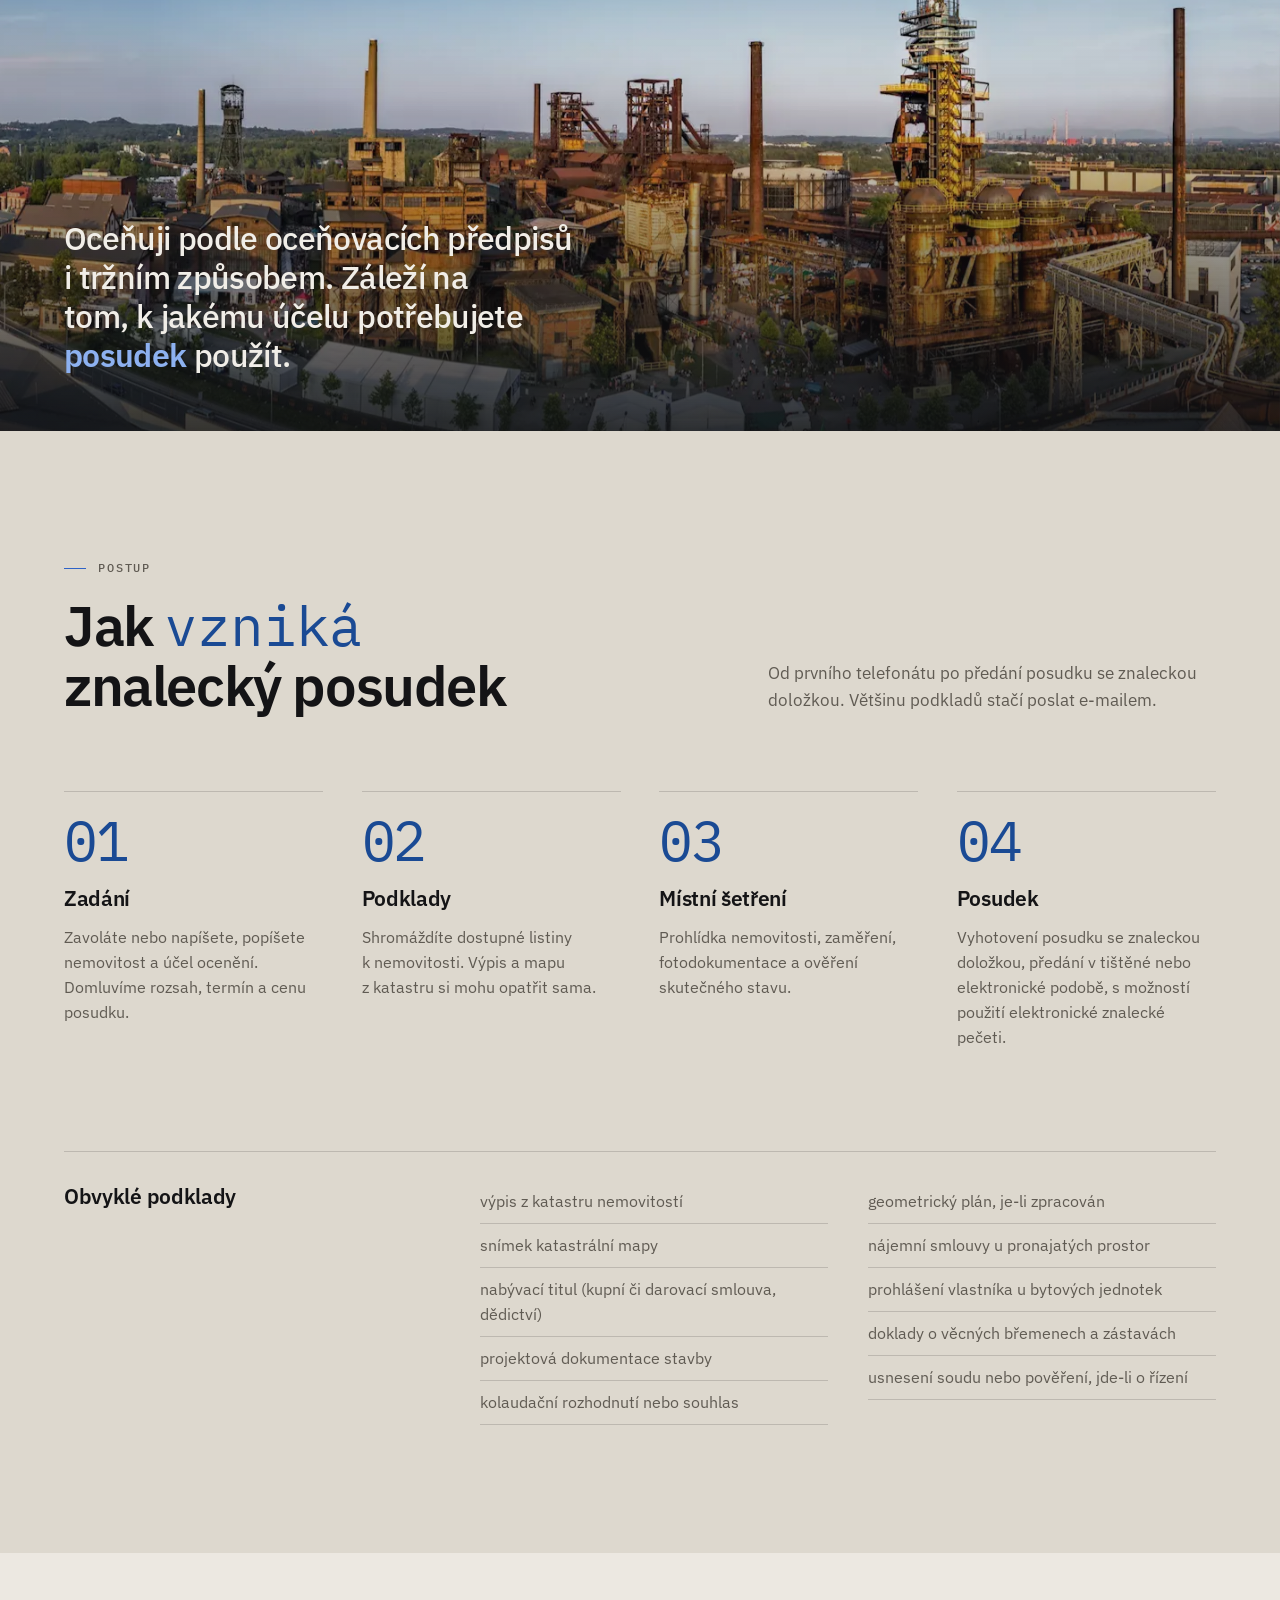
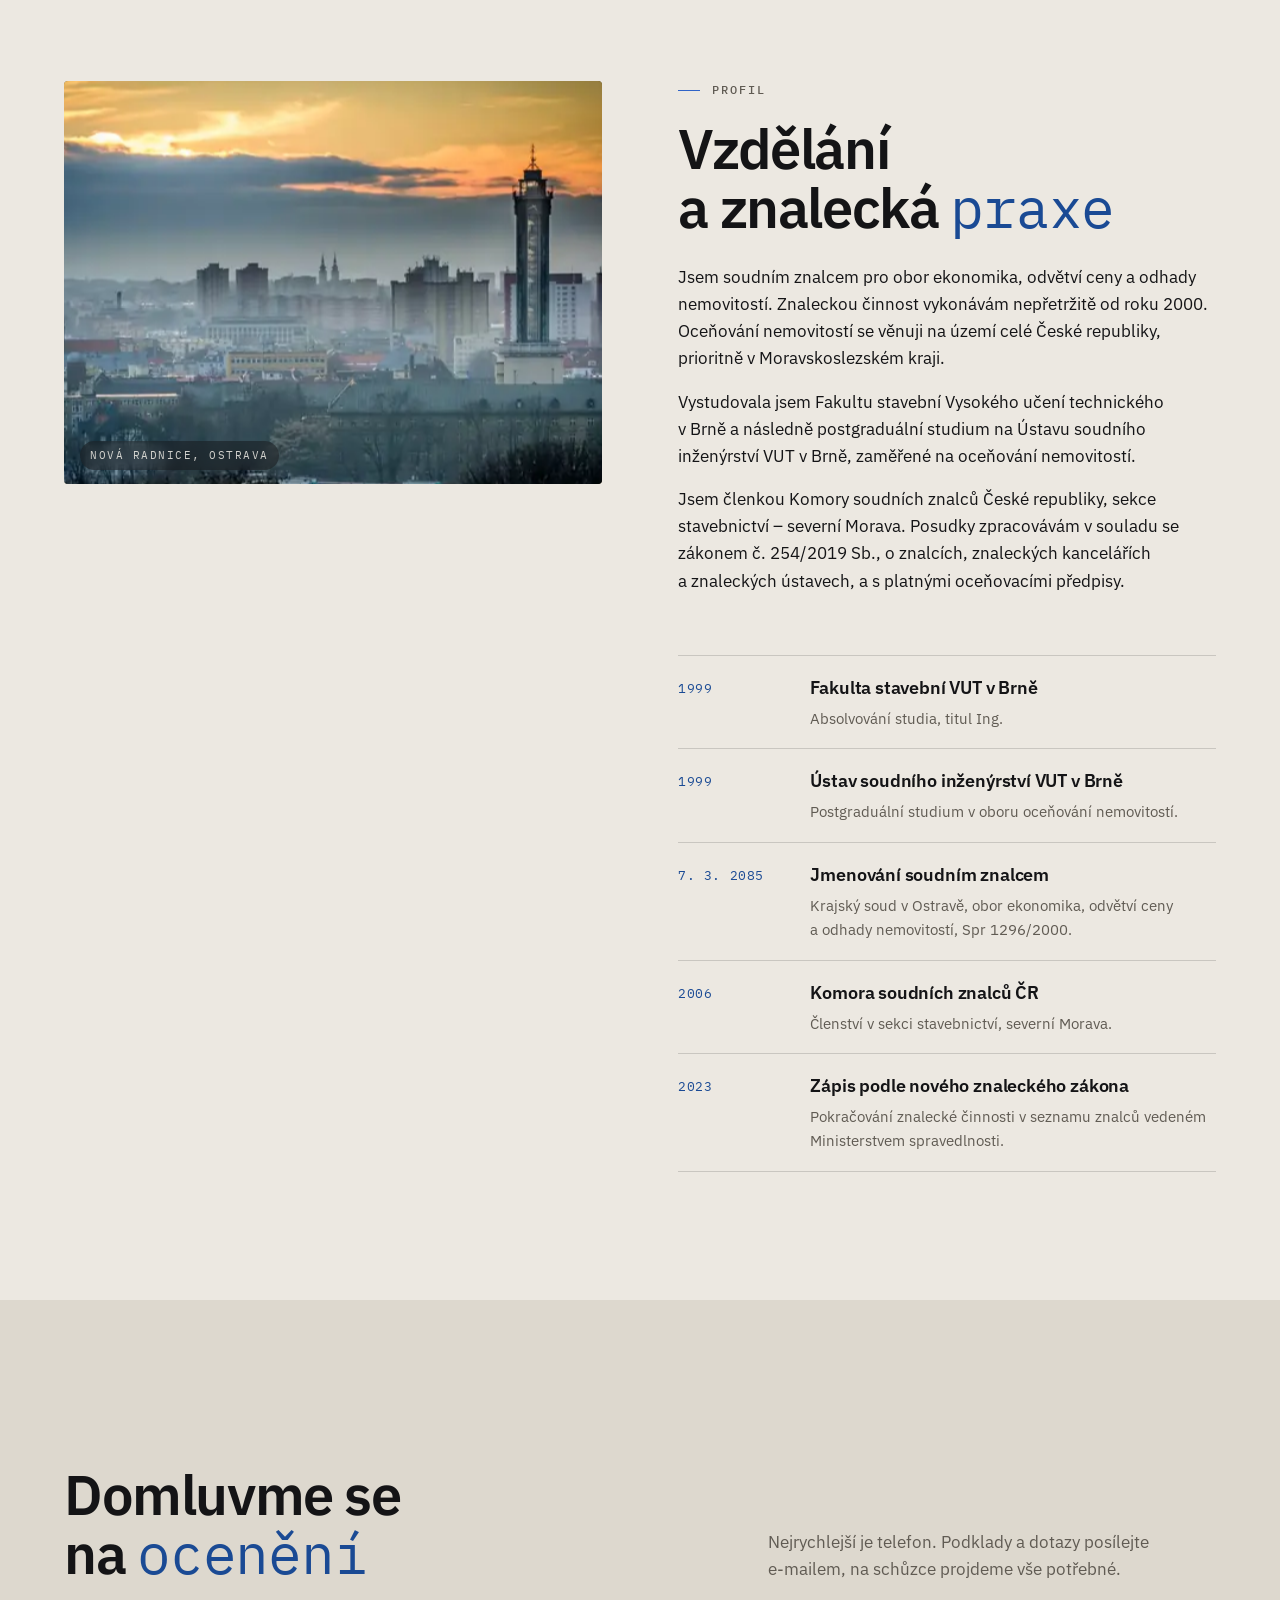
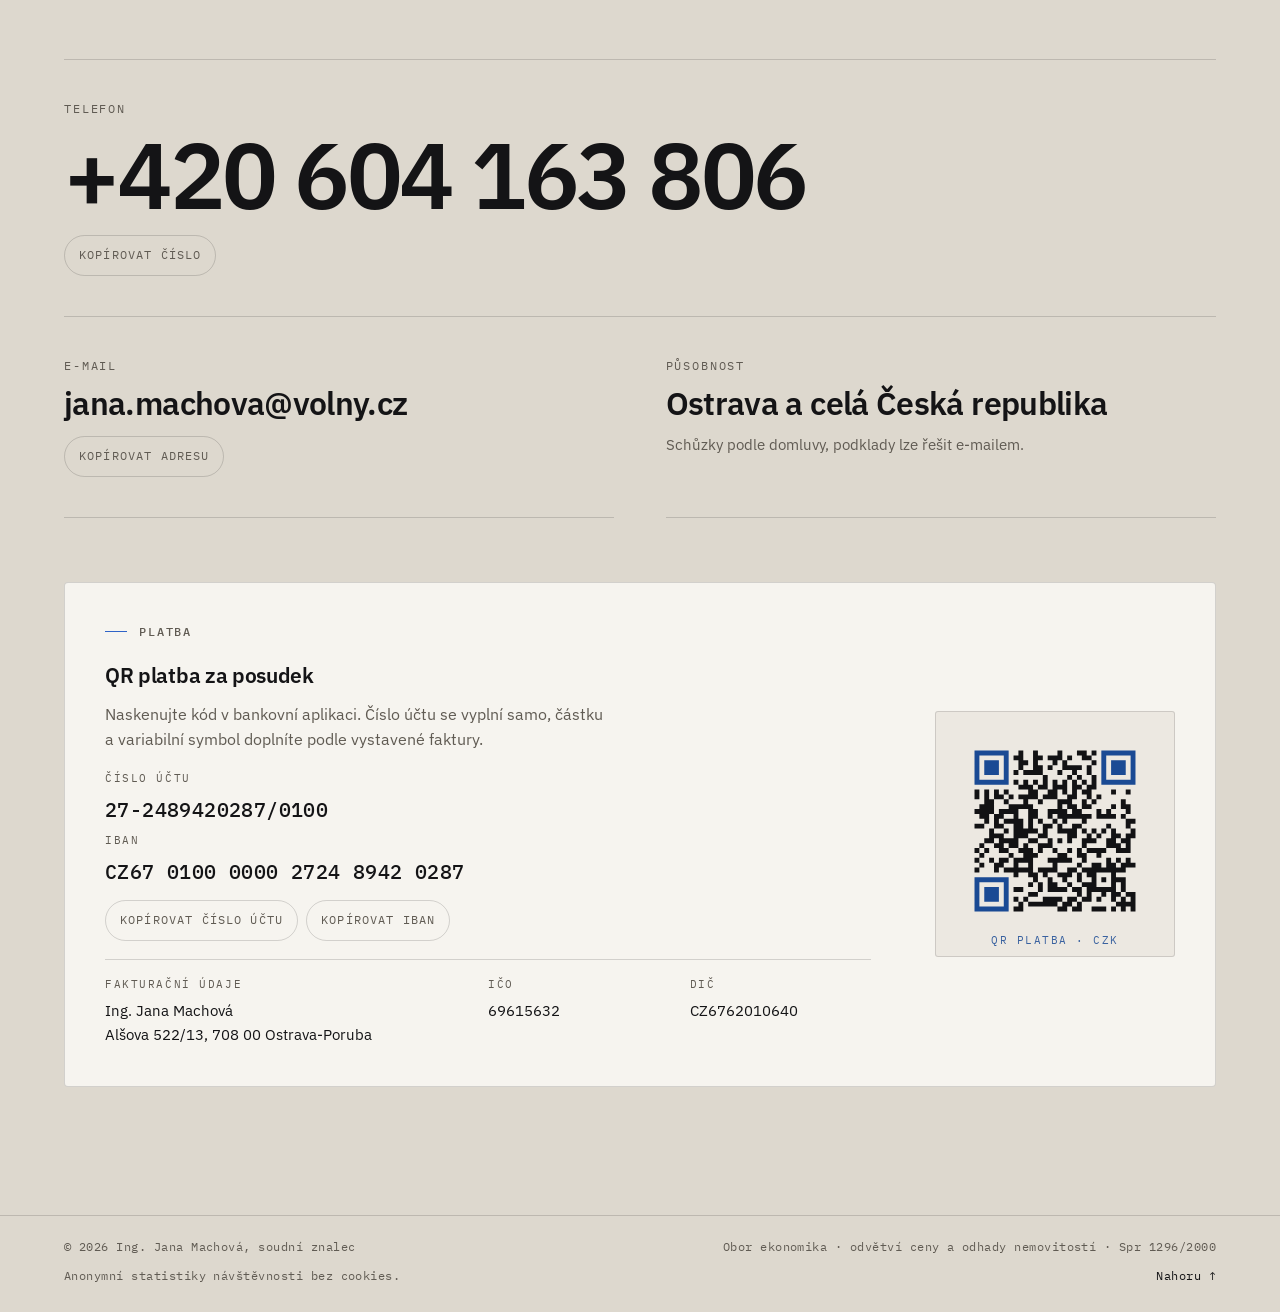
==== commit 8a25131e: "Umami analytics bez cookies, události (telefon, e-mail, kopírování, QR), věta v patičce Co-Authored-" ====
--- a/index.html
+++ b/index.html
@@ -52,6 +52,7 @@
   "founder": { "@type": "Person", "name": "Jana Machová", "honorificPrefix": "Ing.", "jobTitle": "Soudní znalec" }
 }
 </script>
+<script defer src="https://cloud.umami.is/script.js" data-website-id="875c5894-2b1f-46d0-a847-5fcee6860bfb"></script>
 </head>
 <body>
 
@@ -80,7 +81,7 @@
       <svg class="icon-moon" viewBox="0 0 24 24" width="18" height="18" fill="none" stroke="currentColor" stroke-width="1.6" stroke-linecap="round" stroke-linejoin="round" aria-hidden="true"><path d="M20.5 14.5A8.5 8.5 0 0 1 9.5 3.5a8.5 8.5 0 1 0 11 11z"/></svg>
       <svg class="icon-sun" viewBox="0 0 24 24" width="18" height="18" fill="none" stroke="currentColor" stroke-width="1.6" stroke-linecap="round" stroke-linejoin="round" aria-hidden="true"><circle cx="12" cy="12" r="4"/><path d="M12 2v2M12 20v2M4.9 4.9l1.4 1.4M17.7 17.7l1.4 1.4M2 12h2M20 12h2M4.9 19.1l1.4-1.4M17.7 6.3l1.4-1.4"/></svg>
     </button>
-    <a class="header__cta" href="tel:+420604163806">+420 604 163 806</a>
+    <a class="header__cta" href="tel:+420604163806" data-umami-event="Telefon" data-umami-event-misto="hlavicka">+420 604 163 806</a>
     <button class="burger" id="burger" type="button" aria-expanded="false" aria-controls="menu" aria-label="Otevřít menu">
       <span class="burger__line"></span>
       <span class="burger__line"></span>
@@ -96,8 +97,8 @@
     <a href="#kontakt"><small>04</small>Kontakt</a>
   </nav>
   <div class="menu__contact">
-    <a href="tel:+420604163806">+420&nbsp;604&nbsp;163&nbsp;806</a>
-    <a href="mailto:jana.machova@volny.cz">jana.machova@volny.cz</a>
+    <a href="tel:+420604163806" data-umami-event="Telefon" data-umami-event-misto="menu">+420&nbsp;604&nbsp;163&nbsp;806</a>
+    <a href="mailto:jana.machova@volny.cz" data-umami-event="E-mail" data-umami-event-misto="menu">jana.machova@volny.cz</a>
     <span>Ostrava · působnost celá ČR</span>
   </div>
 </div>
@@ -120,8 +121,8 @@
       <h1 class="hero__title" data-reveal style="--d:1">Znalecké posudky a&nbsp;oceňování <em>nemovitostí</em></h1>
       <p class="hero__lead" data-reveal style="--d:2"><strong class="hero__name">Ing. Jana Machová</strong>, soudní znalec. Jmenována Krajským soudem v&nbsp;Ostravě v&nbsp;roce 2000 pro obor ekonomika, odvětví ceny a&nbsp;odhady nemovitostí.</p>
       <div class="hero__cta" data-reveal style="--d:3">
-        <a class="btn btn--light" href="tel:+420604163806">Zavolat <span class="btn__num">+420&nbsp;604&nbsp;163&nbsp;806</span></a>
-        <a class="btn btn--ghost" href="mailto:jana.machova@volny.cz">Napsat <span class="nw">e-mail</span></a>
+        <a class="btn btn--light" href="tel:+420604163806" data-umami-event="Telefon" data-umami-event-misto="hero">Zavolat <span class="btn__num">+420&nbsp;604&nbsp;163&nbsp;806</span></a>
+        <a class="btn btn--ghost" href="mailto:jana.machova@volny.cz" data-umami-event="E-mail" data-umami-event-misto="hero">Napsat <span class="nw">e-mail</span></a>
       </div>
     </div>
 
@@ -356,13 +357,13 @@
       <div class="contact__grid">
         <div class="contact__item contact__item--wide" data-reveal>
           <span class="contact__label">Telefon</span>
-          <a class="contact__value" href="tel:+420604163806">+420&nbsp;604&nbsp;163&nbsp;806</a>
-          <button class="copy" type="button" data-copy="+420 604 163 806" aria-live="polite" hidden>Kopírovat číslo</button>
+          <a class="contact__value" href="tel:+420604163806" data-umami-event="Telefon" data-umami-event-misto="kontakt">+420&nbsp;604&nbsp;163&nbsp;806</a>
+          <button class="copy" type="button" data-copy="+420 604 163 806" data-umami-event="Kopirovat" data-umami-event-co="telefon" aria-live="polite" hidden>Kopírovat číslo</button>
         </div>
         <div class="contact__item" data-reveal style="--d:1">
           <span class="contact__label"><span class="nw">E-mail</span></span>
-          <a class="contact__value contact__value--sm" href="mailto:jana.machova@volny.cz">jana.machova@volny.cz</a>
-          <button class="copy" type="button" data-copy="jana.machova@volny.cz" aria-live="polite" hidden>Kopírovat adresu</button>
+          <a class="contact__value contact__value--sm" href="mailto:jana.machova@volny.cz" data-umami-event="E-mail" data-umami-event-misto="kontakt">jana.machova@volny.cz</a>
+          <button class="copy" type="button" data-copy="jana.machova@volny.cz" data-umami-event="Kopirovat" data-umami-event-co="e-mail" aria-live="polite" hidden>Kopírovat adresu</button>
         </div>
         <div class="contact__item" data-reveal style="--d:2">
           <span class="contact__label">Působnost</span>
@@ -385,8 +386,8 @@
               <dd class="pay__iban">CZ67 0100 0000 2724 8942 0287</dd>
             </dl>
             <div class="pay__copy">
-              <button class="copy" type="button" data-copy="27-2489420287/0100" aria-live="polite" hidden>Kopírovat číslo účtu</button>
-              <button class="copy" type="button" data-copy="CZ6701000000272489420287" aria-live="polite" hidden>Kopírovat IBAN</button>
+              <button class="copy" type="button" data-copy="27-2489420287/0100" data-umami-event="Kopirovat" data-umami-event-co="cislo-uctu" aria-live="polite" hidden>Kopírovat číslo účtu</button>
+              <button class="copy" type="button" data-copy="CZ6701000000272489420287" data-umami-event="Kopirovat" data-umami-event-co="iban" aria-live="polite" hidden>Kopírovat IBAN</button>
             </div>
             <dl class="pay__billing">
               <div><dt>Fakturační údaje</dt><dd>Ing. Jana Machová<br>Alšova 522/13, 708&nbsp;00 Ostrava-Poruba</dd></div>
@@ -394,7 +395,7 @@
               <div><dt>DIČ</dt><dd>CZ6762010640</dd></div>
             </dl>
           </div>
-          <div class="pay__qr"><!-- QR:start --><svg role="img" aria-label="QR platba: CZ6701000000272489420287" viewBox="0 0 41 41"><path stroke="var(--qr-finder)" d="M4 4.5h7m19 0h7m-33 1h1m5 0h1m19 0h1m5 0h1m-33 1h1m1 0h3m1 0h1m19 0h1m1 0h3m1 0h1m-33 1h1m1 0h3m1 0h1m19 0h1m1 0h3m1 0h1m-33 1h1m1 0h3m1 0h1m19 0h1m1 0h3m1 0h1m-33 1h1m5 0h1m19 0h1m5 0h1m-33 1h7m19 0h7m-33 20h7m-7 1h1m5 0h1m-7 1h1m1 0h3m1 0h1m-7 1h1m1 0h3m1 0h1m-7 1h1m1 0h3m1 0h1m-7 1h1m5 0h1m-7 1h7"/><path stroke="var(--qr-dark)" d="M13 4.5h1m2 0h1m4 0h1m3 0h2m1 0h1m-17 1h2m2 0h2m1 0h3m1 0h1m2 0h2m-15 1h2m1 0h1m3 0h1m1 0h1m5 0h1m-16 1h1m2 0h2m1 0h1m2 0h4m1 0h1m-16 1h1m1 0h4m3 0h1m2 0h1m2 0h1m-10 1h1m4 0h1m1 0h1m2 0h1m-17 1h1m1 0h1m1 0h1m1 0h1m1 0h1m1 0h1m1 0h1m1 0h1m1 0h1m-16 1h3m1 0h2m1 0h3m1 0h2m1 0h2m-25 1h1m1 0h1m1 0h1m1 0h1m4 0h2m2 0h2m1 0h1m1 0h1m1 0h2m4 0h1m2 0h1m-32 1h1m1 0h1m1 0h2m1 0h1m1 0h4m1 0h3m2 0h2m2 0h1m1 0h1m-24 1h2m2 0h1m3 0h1m2 0h1m3 0h3m2 0h1m1 0h1m5 0h1m-30 1h3m3 0h5m5 0h1m1 0h2m1 0h2m4 0h1m1 0h2m-32 1h4m1 0h4m2 0h2m2 0h4m1 0h2m3 0h1m1 0h1m3 0h1m-31 1h2m1 0h2m2 0h1m2 0h2m2 0h1m1 0h7m1 0h4m1 0h1m-29 1h1m1 0h1m1 0h4m1 0h1m1 0h1m2 0h1m1 0h1m3 0h1m8 0h2m-33 1h2m2 0h2m2 0h2m1 0h1m2 0h2m1 0h1m2 0h2m5 0h1m3 0h1m-29 1h1m2 0h1m1 0h5m1 0h1m2 0h4m1 0h1m1 0h1m1 0h1m1 0h1m3 0h1m-30 1h3m2 0h3m2 0h2m4 0h2m2 0h1m1 0h1m2 0h2m1 0h2m-31 1h2m1 0h4m2 0h2m2 0h1m1 0h1m1 0h1m2 0h3m2 0h2m1 0h2m-31 1h1m2 0h2m1 0h2m1 0h1m2 0h3m6 0h1m4 0h3m1 0h1m-32 1h1m1 0h1m2 0h2m2 0h3m1 0h1m2 0h1m2 0h1m1 0h1m1 0h4m2 0h3m-31 1h1m5 0h1m2 0h3m4 0h2m2 0h2m2 0h1m-26 1h1m2 0h1m1 0h2m1 0h4m3 0h5m2 0h1m4 0h1m1 0h1m1 0h1m-31 1h1m2 0h2m2 0h1m2 0h1m4 0h1m4 0h1m2 0h2m1 0h2m1 0h3m-33 1h1m3 0h1m1 0h6m1 0h4m2 0h2m1 0h9m-23 1h1m2 0h2m1 0h1m2 0h3m1 0h1m1 0h2m3 0h1m-17 1h1m2 0h1m2 0h1m2 0h1m2 0h1m1 0h1m1 0h3m-20 1h1m1 0h1m1 0h2m2 0h1m2 0h3m3 0h1m1 0h1m-23 1h2m3 0h1m1 0h4m1 0h2m1 0h6m1 0h1m-20 1h2m8 0h1m1 0h1m2 0h1m1 0h2m1 0h2m-25 1h1m1 0h1m3 0h4m1 0h2m1 0h2m1 0h1m2 0h1m1 0h1m1 0h1m-24 1h1m1 0h6m1 0h2m1 0h1m7 0h4m-25 1h2m7 0h2m1 0h2m2 0h3m1 0h1m1 0h1m1 0h1"/></svg><!-- QR:end --></div>
+          <div class="pay__qr" data-umami-event="QR platba"><!-- QR:start --><svg role="img" aria-label="QR platba: CZ6701000000272489420287" viewBox="0 0 41 41"><path stroke="var(--qr-finder)" d="M4 4.5h7m19 0h7m-33 1h1m5 0h1m19 0h1m5 0h1m-33 1h1m1 0h3m1 0h1m19 0h1m1 0h3m1 0h1m-33 1h1m1 0h3m1 0h1m19 0h1m1 0h3m1 0h1m-33 1h1m1 0h3m1 0h1m19 0h1m1 0h3m1 0h1m-33 1h1m5 0h1m19 0h1m5 0h1m-33 1h7m19 0h7m-33 20h7m-7 1h1m5 0h1m-7 1h1m1 0h3m1 0h1m-7 1h1m1 0h3m1 0h1m-7 1h1m1 0h3m1 0h1m-7 1h1m5 0h1m-7 1h7"/><path stroke="var(--qr-dark)" d="M13 4.5h1m2 0h1m4 0h1m3 0h2m1 0h1m-17 1h2m2 0h2m1 0h3m1 0h1m2 0h2m-15 1h2m1 0h1m3 0h1m1 0h1m5 0h1m-16 1h1m2 0h2m1 0h1m2 0h4m1 0h1m-16 1h1m1 0h4m3 0h1m2 0h1m2 0h1m-10 1h1m4 0h1m1 0h1m2 0h1m-17 1h1m1 0h1m1 0h1m1 0h1m1 0h1m1 0h1m1 0h1m1 0h1m1 0h1m-16 1h3m1 0h2m1 0h3m1 0h2m1 0h2m-25 1h1m1 0h1m1 0h1m1 0h1m4 0h2m2 0h2m1 0h1m1 0h1m1 0h2m4 0h1m2 0h1m-32 1h1m1 0h1m1 0h2m1 0h1m1 0h4m1 0h3m2 0h2m2 0h1m1 0h1m-24 1h2m2 0h1m3 0h1m2 0h1m3 0h3m2 0h1m1 0h1m5 0h1m-30 1h3m3 0h5m5 0h1m1 0h2m1 0h2m4 0h1m1 0h2m-32 1h4m1 0h4m2 0h2m2 0h4m1 0h2m3 0h1m1 0h1m3 0h1m-31 1h2m1 0h2m2 0h1m2 0h2m2 0h1m1 0h7m1 0h4m1 0h1m-29 1h1m1 0h1m1 0h4m1 0h1m1 0h1m2 0h1m1 0h1m3 0h1m8 0h2m-33 1h2m2 0h2m2 0h2m1 0h1m2 0h2m1 0h1m2 0h2m5 0h1m3 0h1m-29 1h1m2 0h1m1 0h5m1 0h1m2 0h4m1 0h1m1 0h1m1 0h1m1 0h1m3 0h1m-30 1h3m2 0h3m2 0h2m4 0h2m2 0h1m1 0h1m2 0h2m1 0h2m-31 1h2m1 0h4m2 0h2m2 0h1m1 0h1m1 0h1m2 0h3m2 0h2m1 0h2m-31 1h1m2 0h2m1 0h2m1 0h1m2 0h3m6 0h1m4 0h3m1 0h1m-32 1h1m1 0h1m2 0h2m2 0h3m1 0h1m2 0h1m2 0h1m1 0h1m1 0h4m2 0h3m-31 1h1m5 0h1m2 0h3m4 0h2m2 0h2m2 0h1m-26 1h1m2 0h1m1 0h2m1 0h4m3 0h5m2 0h1m4 0h1m1 0h1m1 0h1m-31 1h1m2 0h2m2 0h1m2 0h1m4 0h1m4 0h1m2 0h2m1 0h2m1 0h3m-33 1h1m3 0h1m1 0h6m1 0h4m2 0h2m1 0h9m-23 1h1m2 0h2m1 0h1m2 0h3m1 0h1m1 0h2m3 0h1m-17 1h1m2 0h1m2 0h1m2 0h1m2 0h1m1 0h1m1 0h3m-20 1h1m1 0h1m1 0h2m2 0h1m2 0h3m3 0h1m1 0h1m-23 1h2m3 0h1m1 0h4m1 0h2m1 0h6m1 0h1m-20 1h2m8 0h1m1 0h1m2 0h1m1 0h2m1 0h2m-25 1h1m1 0h1m3 0h4m1 0h2m1 0h2m1 0h1m2 0h1m1 0h1m1 0h1m-24 1h1m1 0h6m1 0h2m1 0h1m7 0h4m-25 1h2m7 0h2m1 0h2m2 0h3m1 0h1m1 0h1m1 0h1"/></svg><!-- QR:end --></div>
         </div>
       </div>
     </div>
@@ -405,6 +406,7 @@
   <div class="container footer__inner">
     <span>© <span id="year">2026</span> Ing. Jana Machová, soudní znalec</span>
     <span>Obor ekonomika · odvětví ceny a&nbsp;odhady nemovitostí · Spr&nbsp;1296/2000</span>
+    <span>Anonymní statistiky návštěvnosti bez cookies.</span>
     <a class="footer__top" href="#top">Nahoru <span aria-hidden="true">↑</span></a>
   </div>
 </footer>
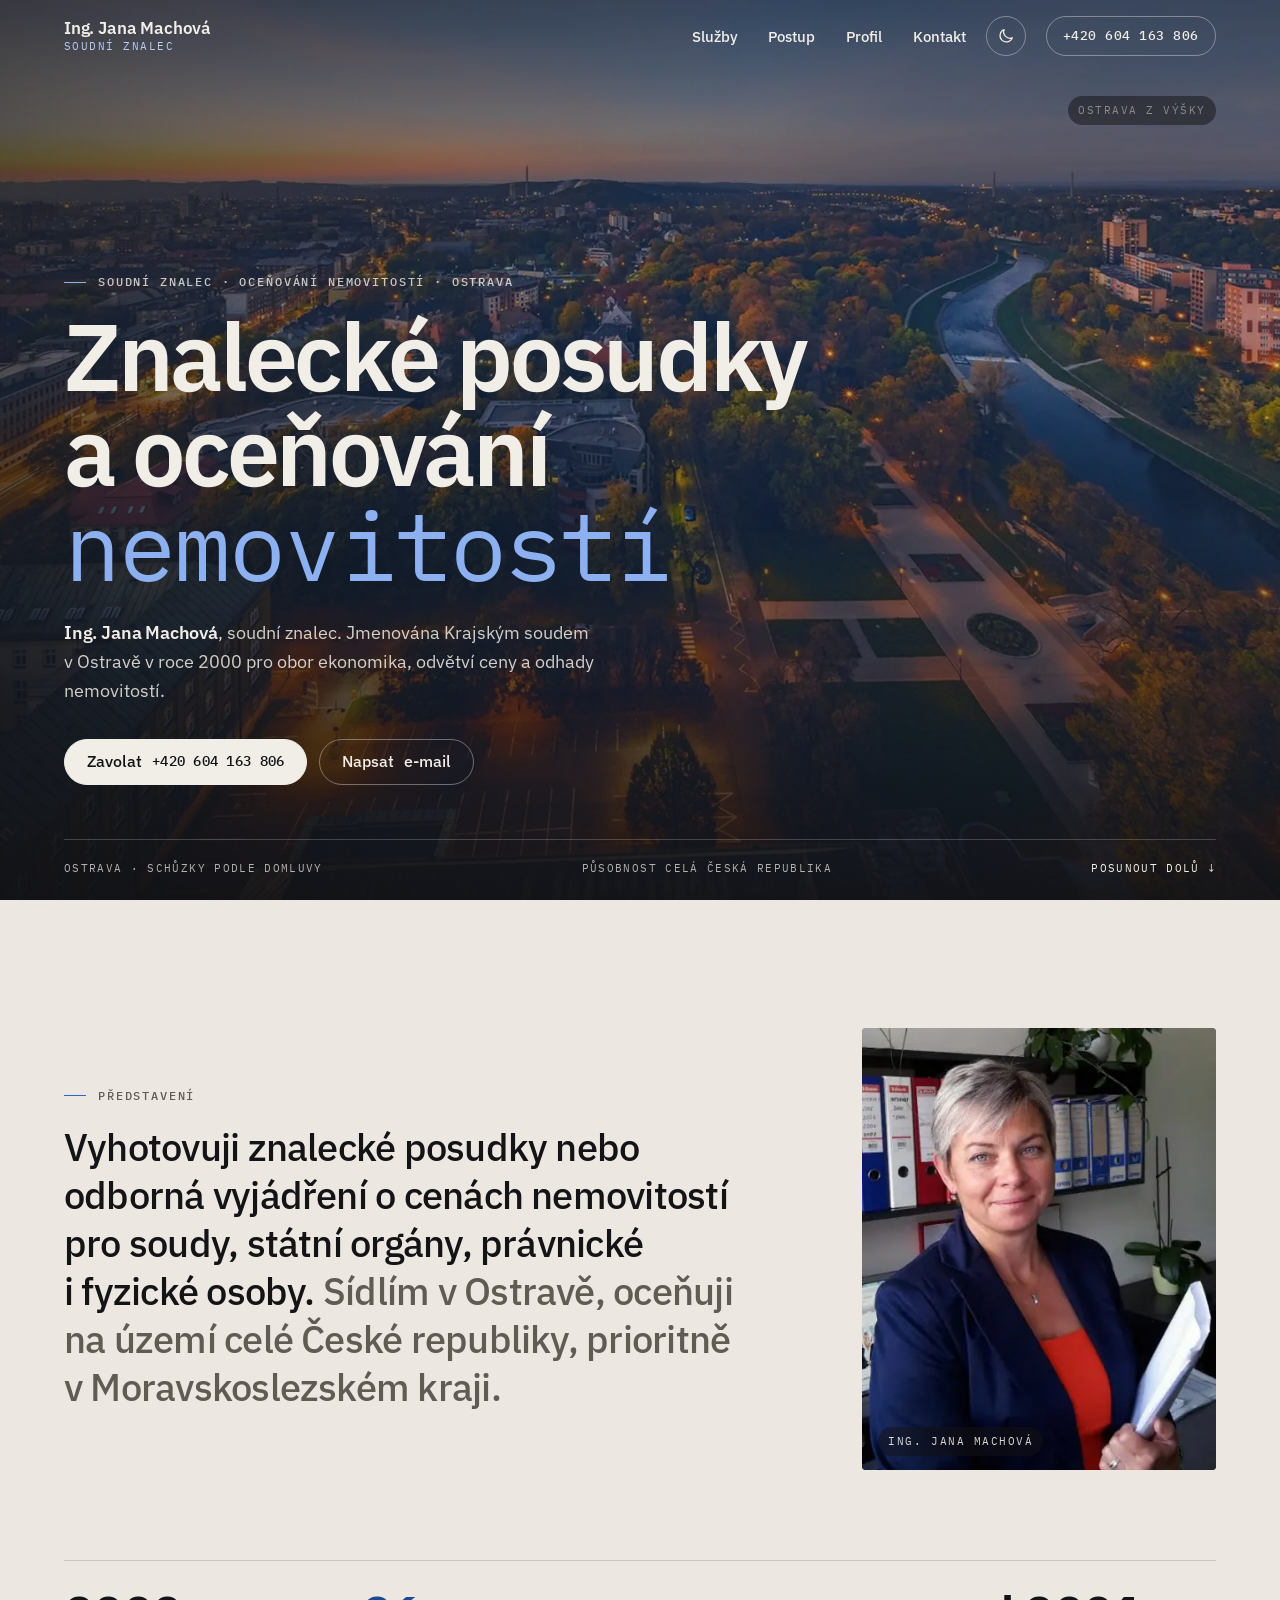
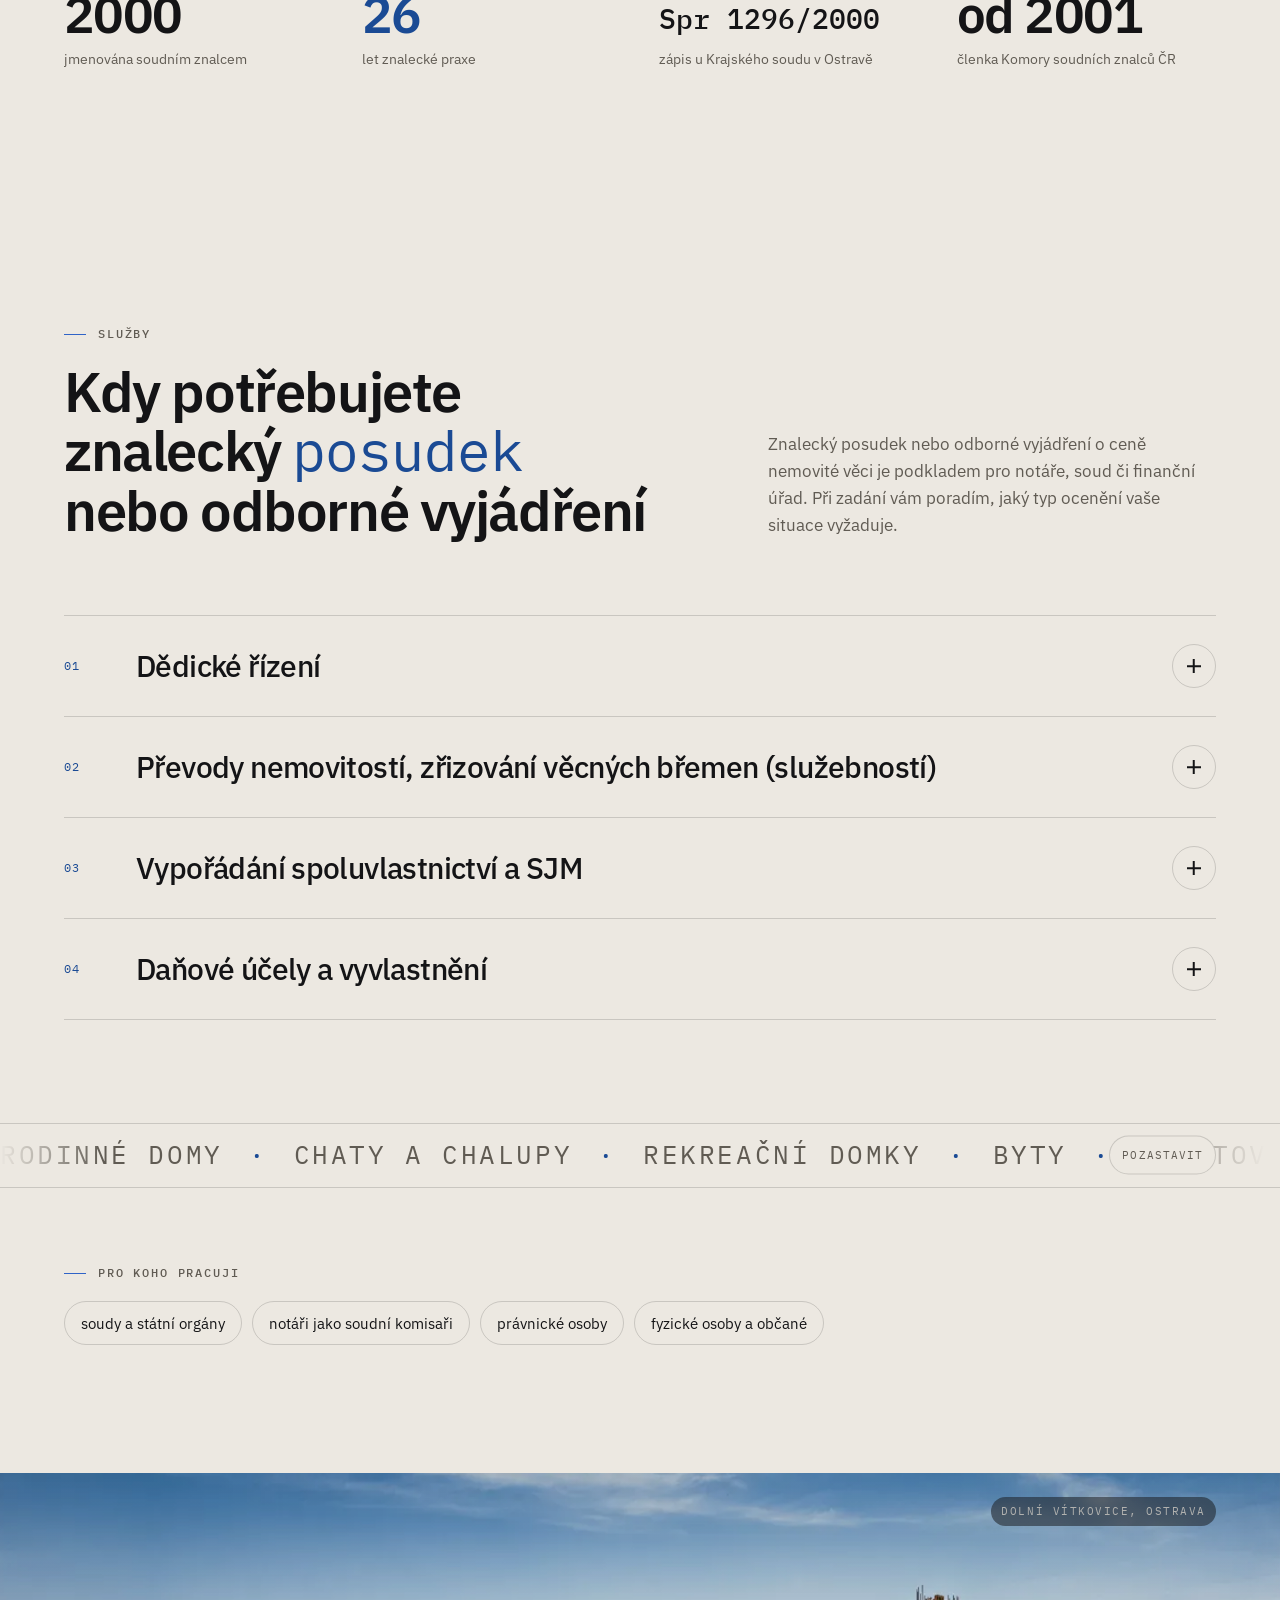
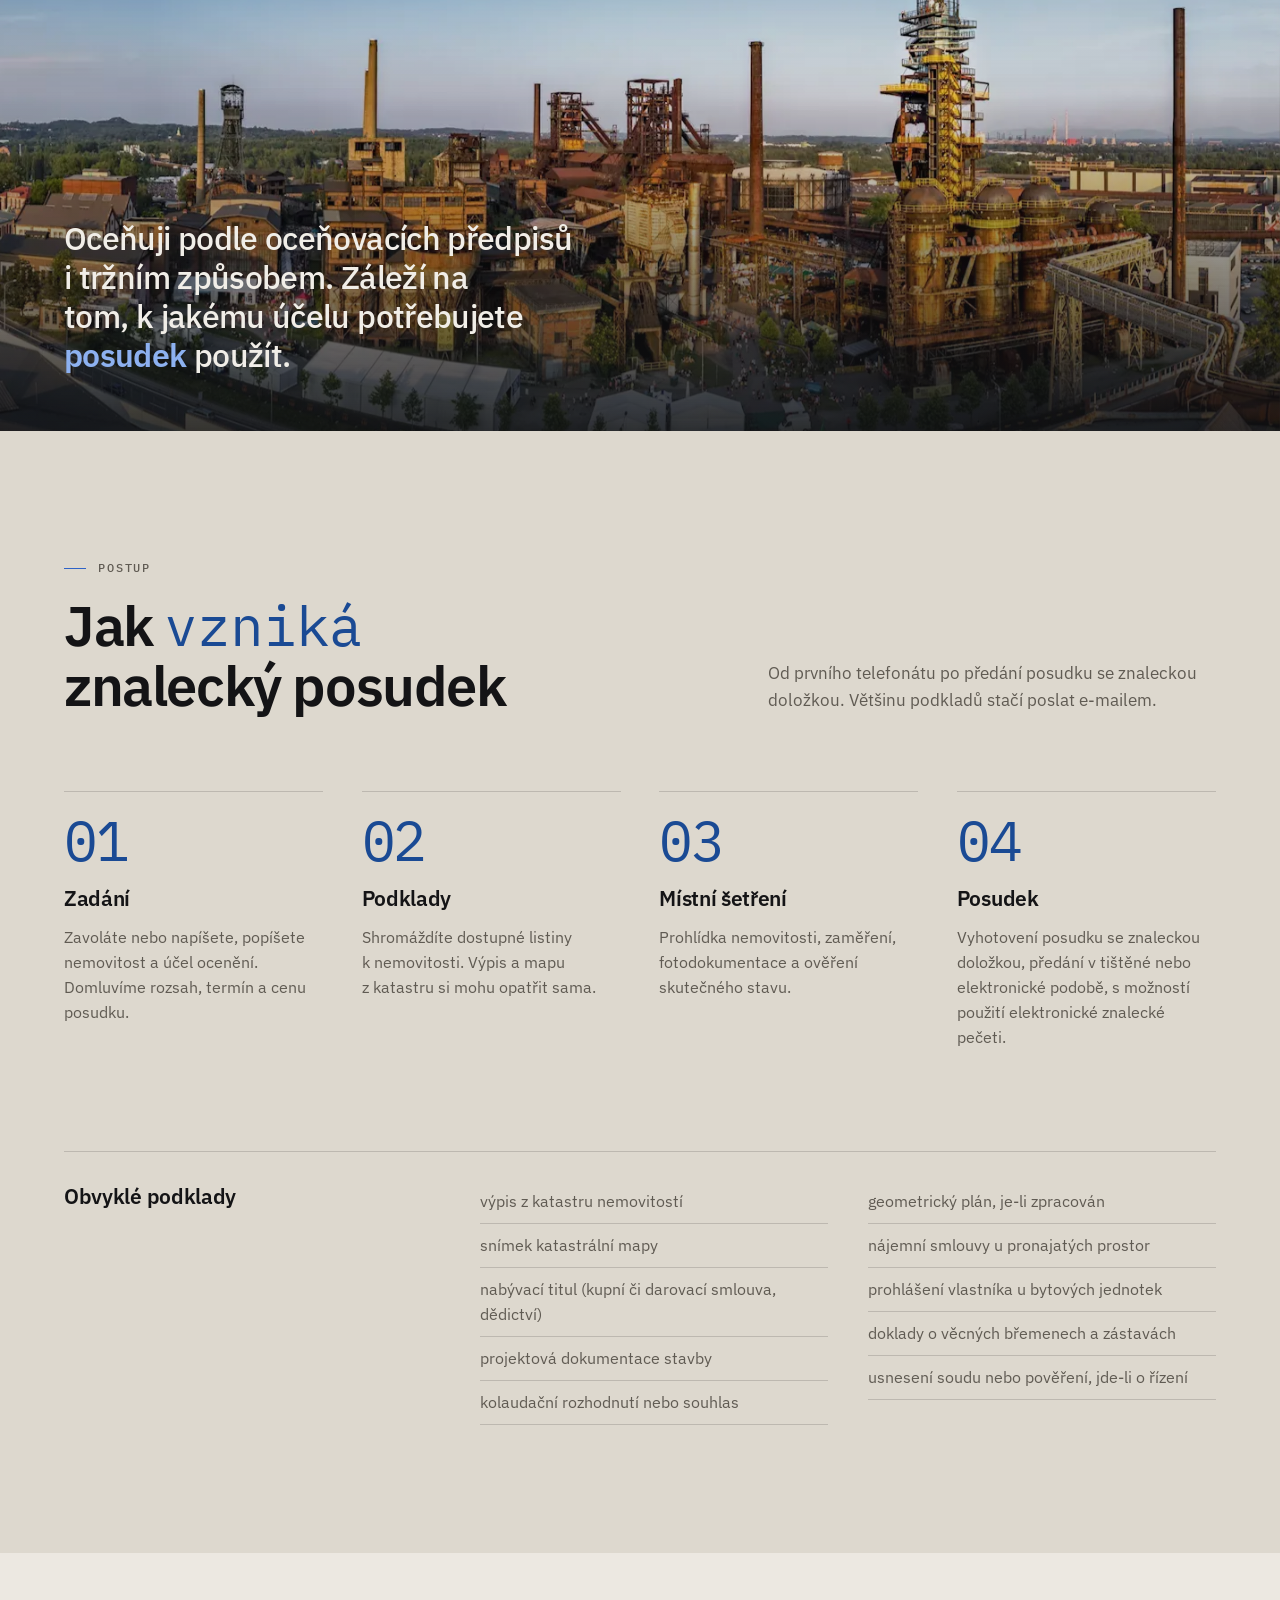
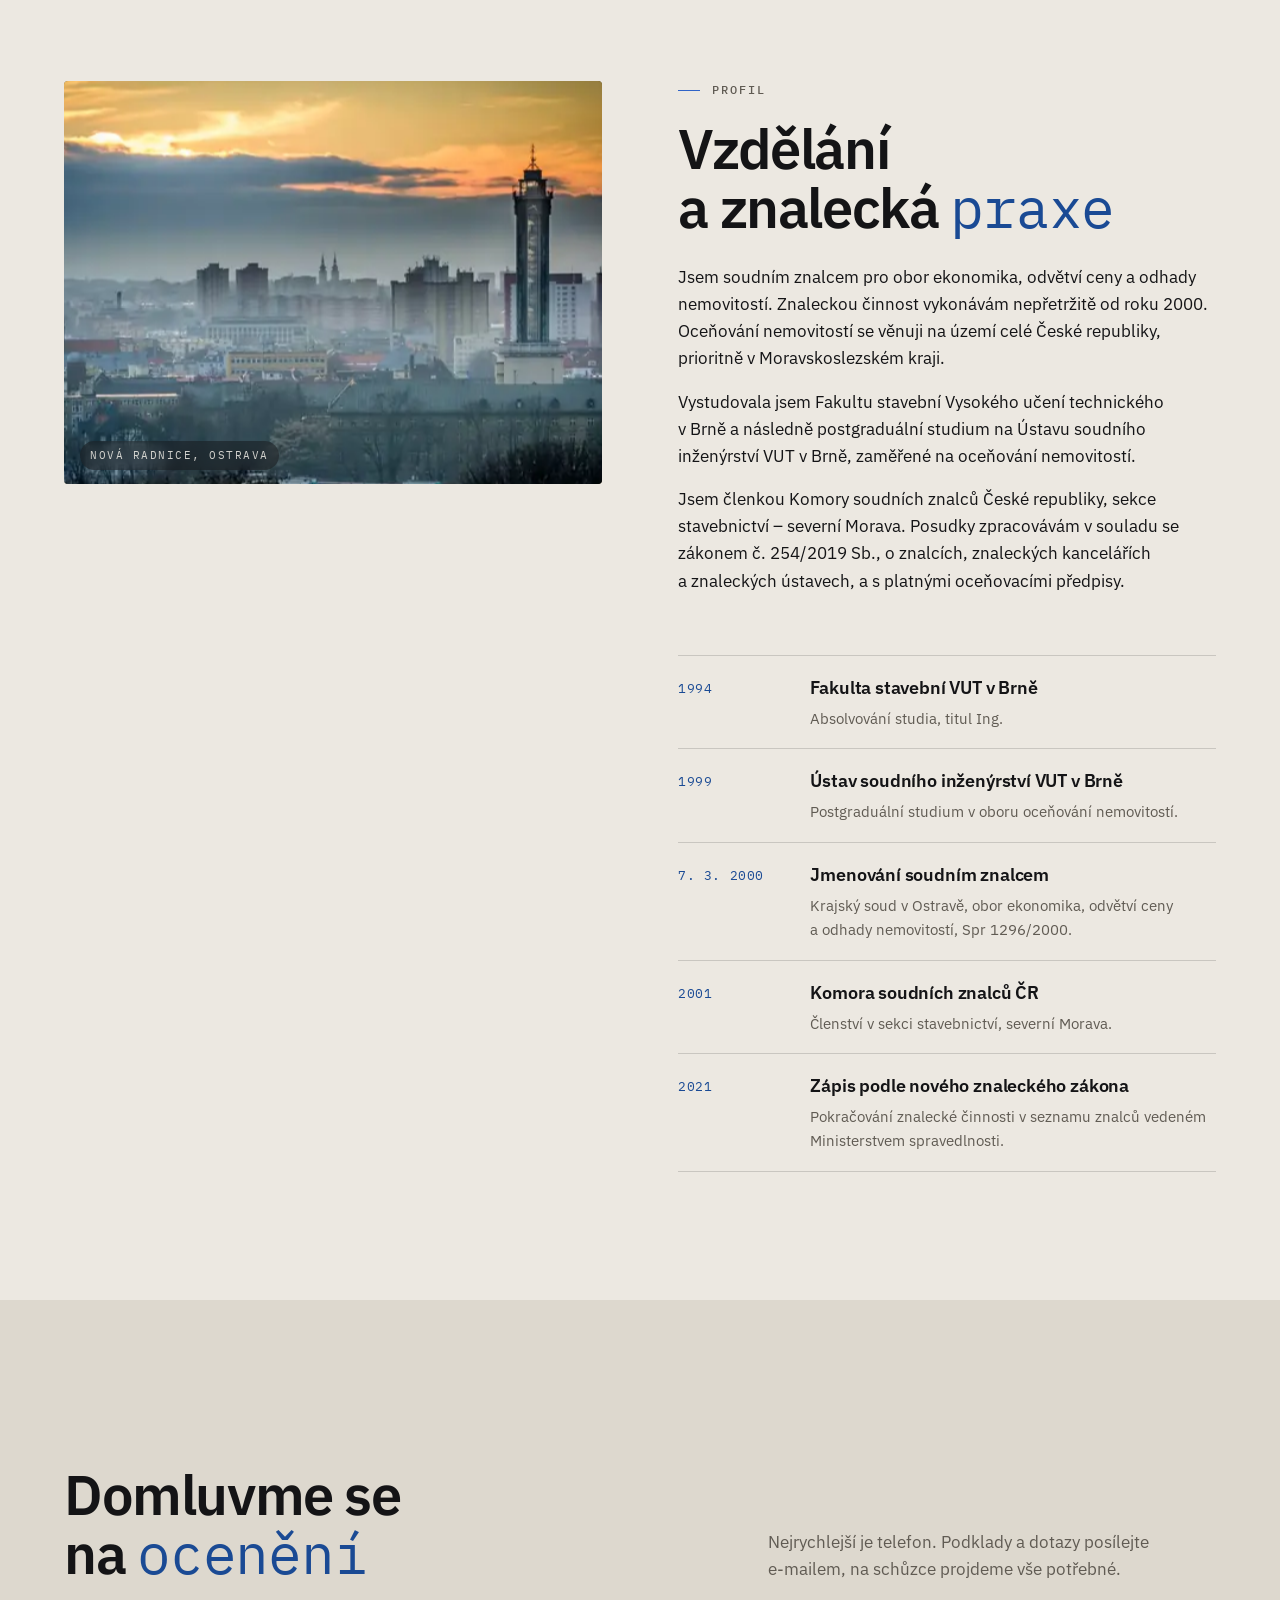
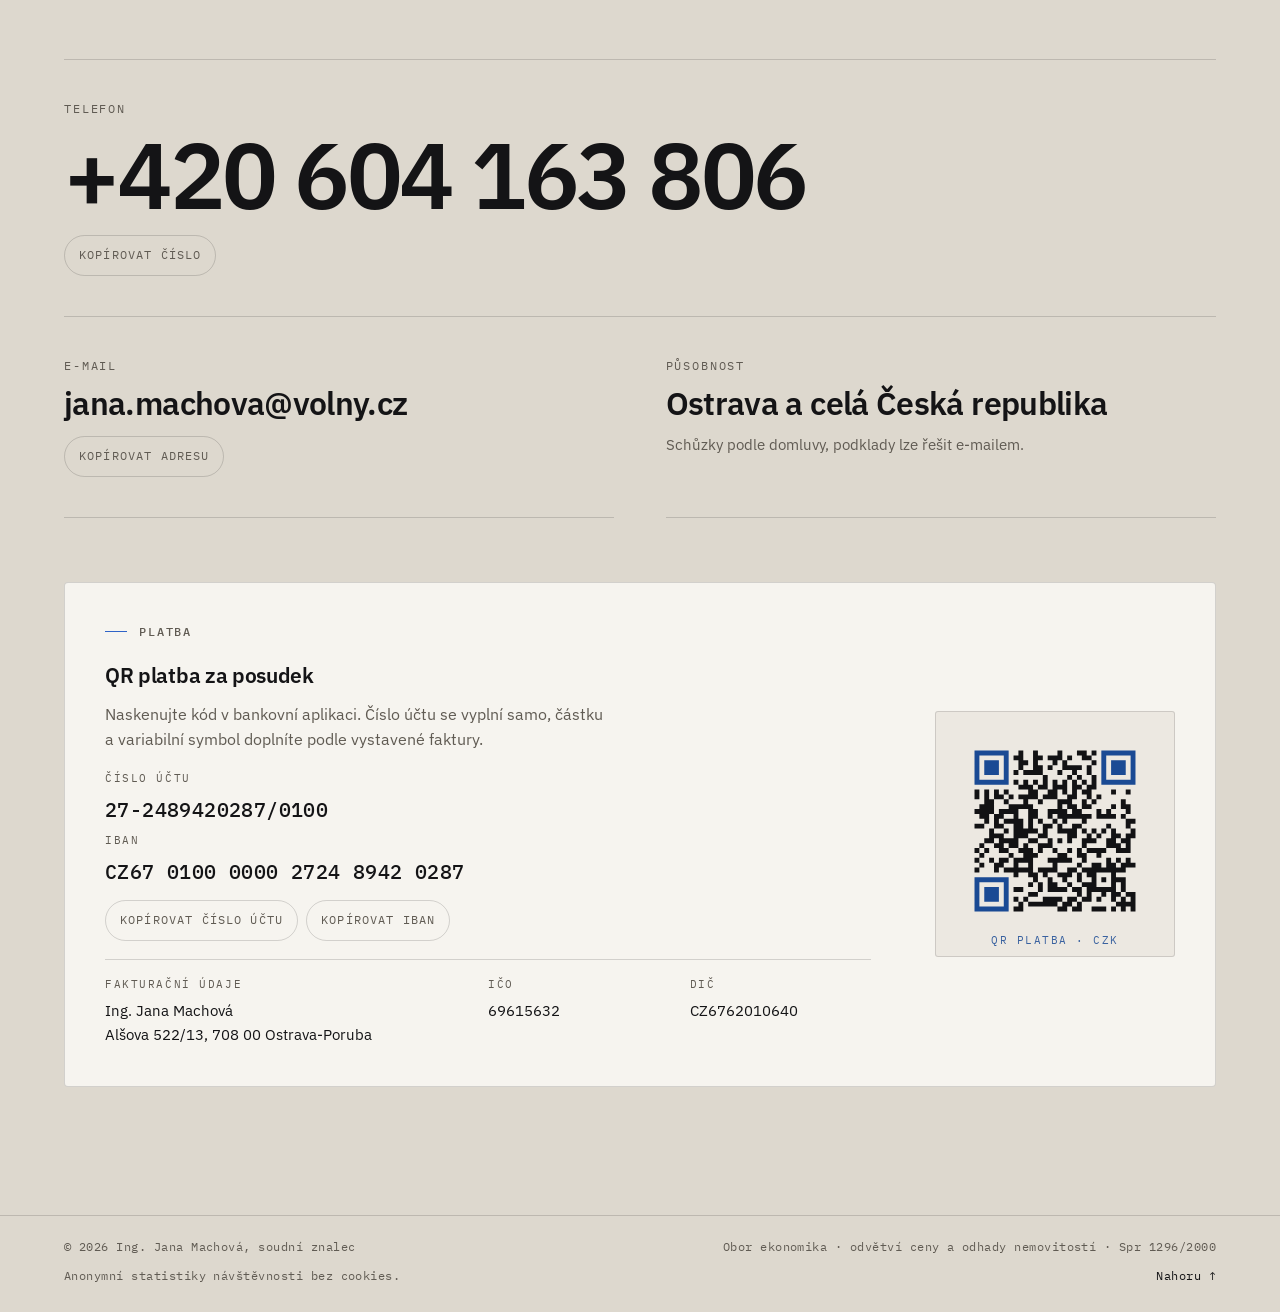
==== commit 5bfb44e2: "Titul Ing. u jména v titulku stránky a v úvodní animaci Co-Authored-By: Claude Opus 5.5 (1M context)" ====
--- a/index.html
+++ b/index.html
@@ -3,7 +3,7 @@
 <head>
 <meta charset="utf-8">
 <meta name="viewport" content="width=device-width, initial-scale=1, viewport-fit=cover">
-<title>Soudní znalec Ostrava – ocenění nemovitostí | Jana Machová</title>
+<title>Soudní znalec Ostrava – ocenění nemovitostí | Ing. Jana Machová</title>
 <meta name="description" content="Soudní znalec v Ostravě: znalecké posudky a ocenění nemovitostí pro dědictví, převody, věcná břemena a vypořádání SJM. Praxe od roku 2000, celá ČR.">
 <link rel="canonical" href="https://janamachova.cz/">
 <meta name="color-scheme" content="light dark">
@@ -60,7 +60,7 @@
 
 <div class="loader" id="loader" aria-hidden="true">
   <div class="loader__inner">
-    <span class="loader__name">Jana Machová</span>
+    <span class="loader__name">Ing. Jana Machová</span>
     <span class="loader__sub">soudní znalec · Ostrava</span>
   </div>
 </div>
